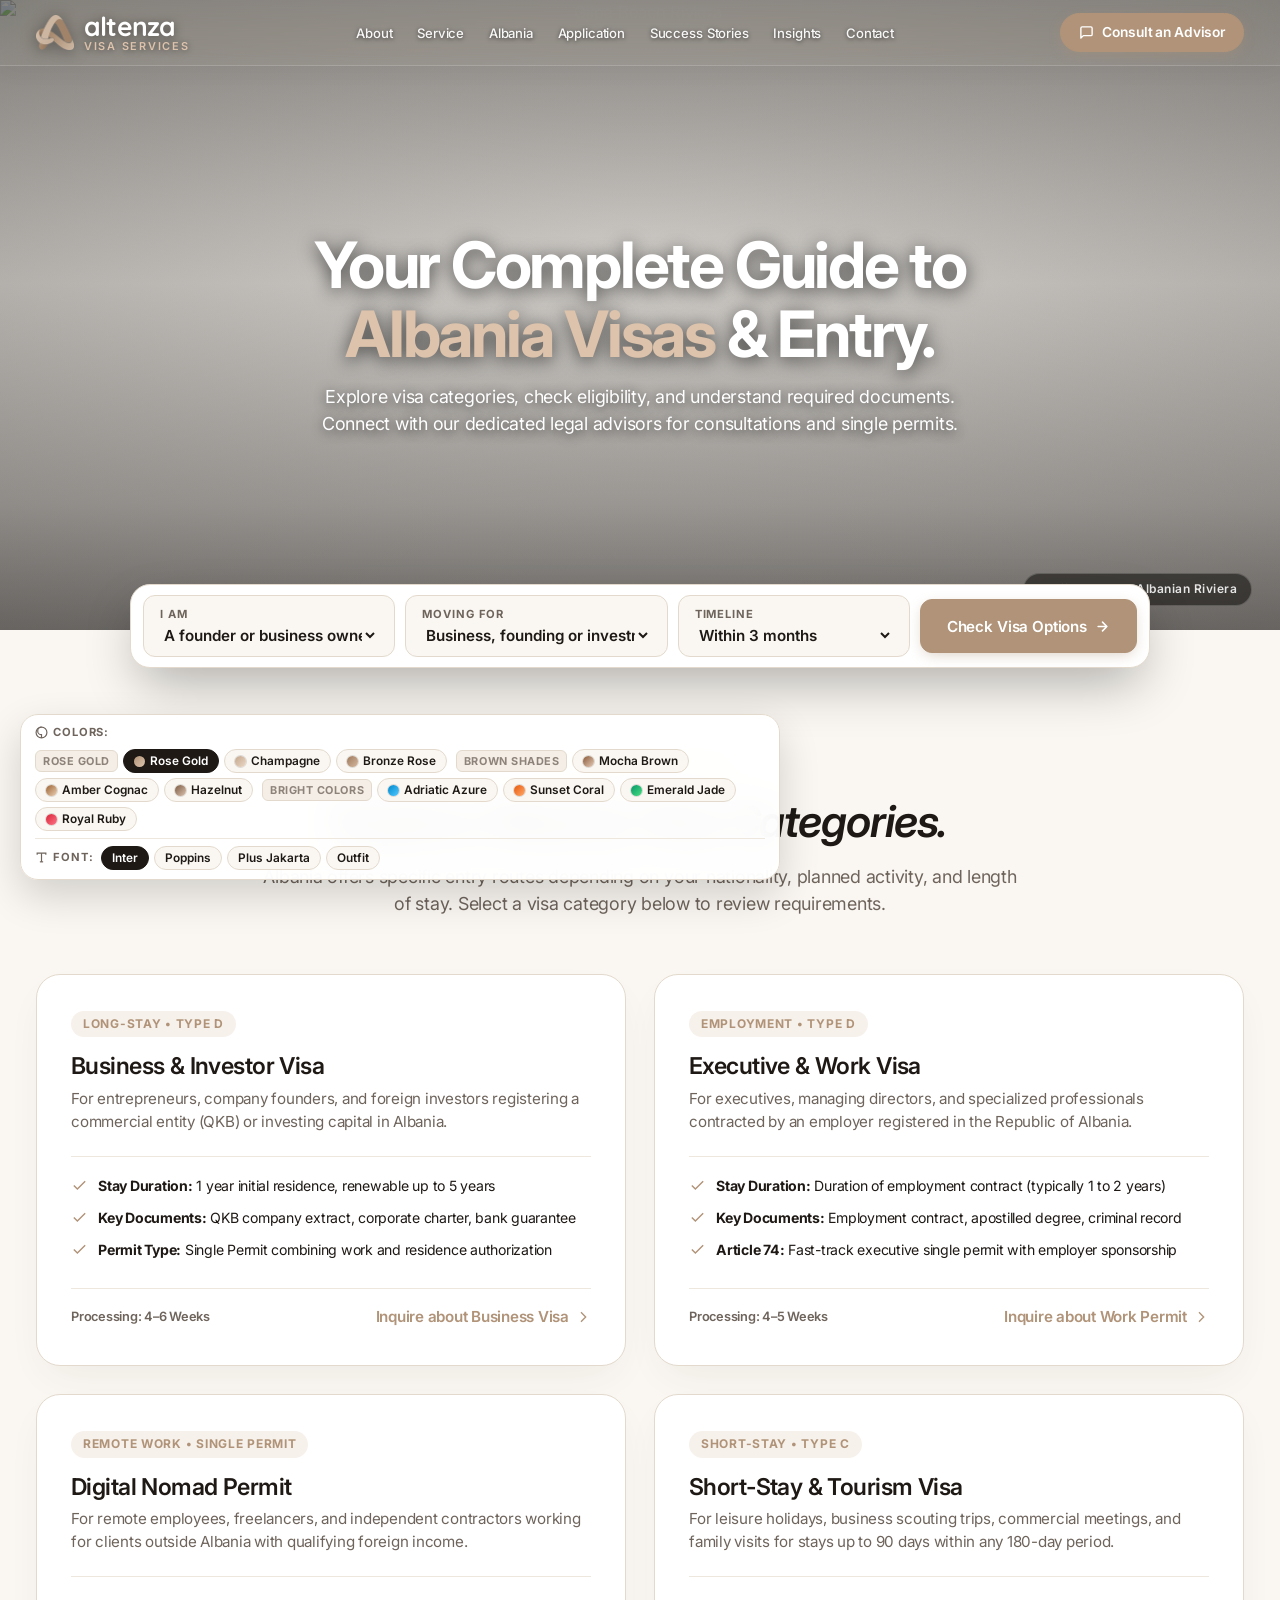
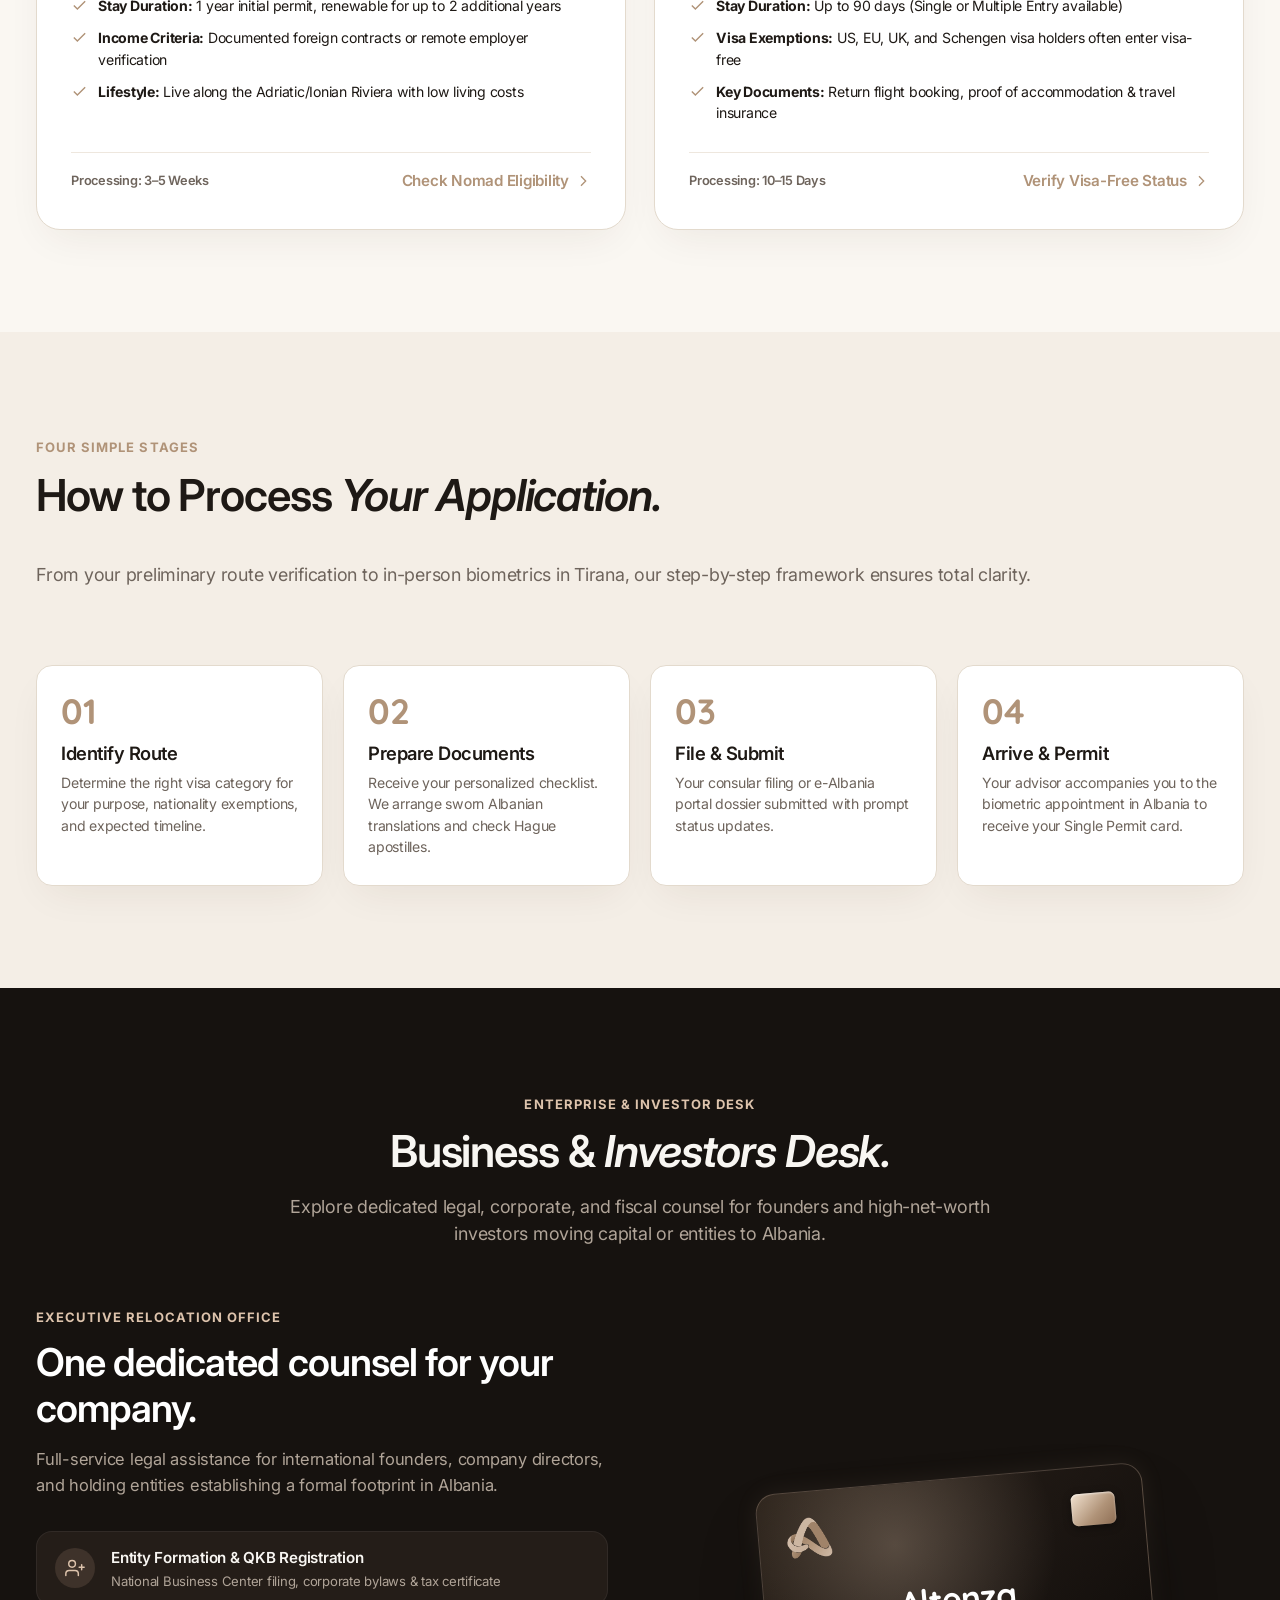
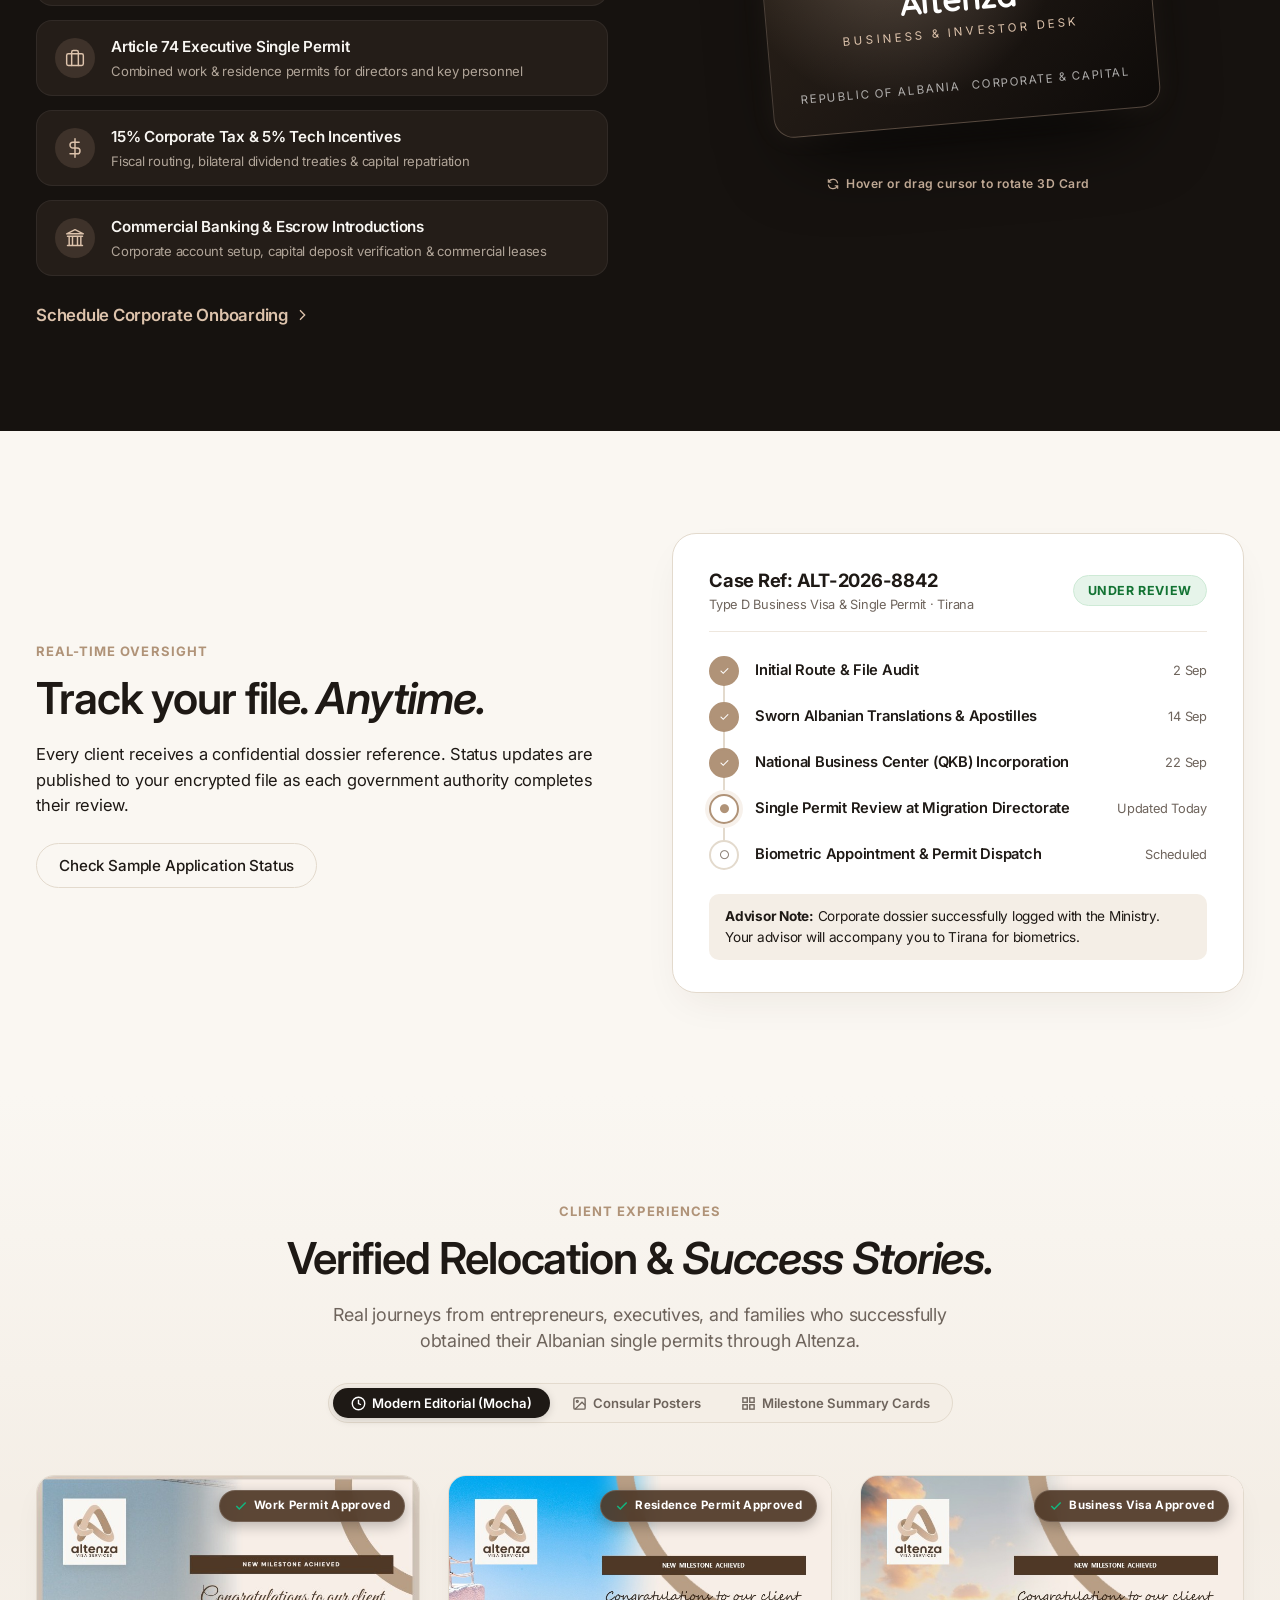
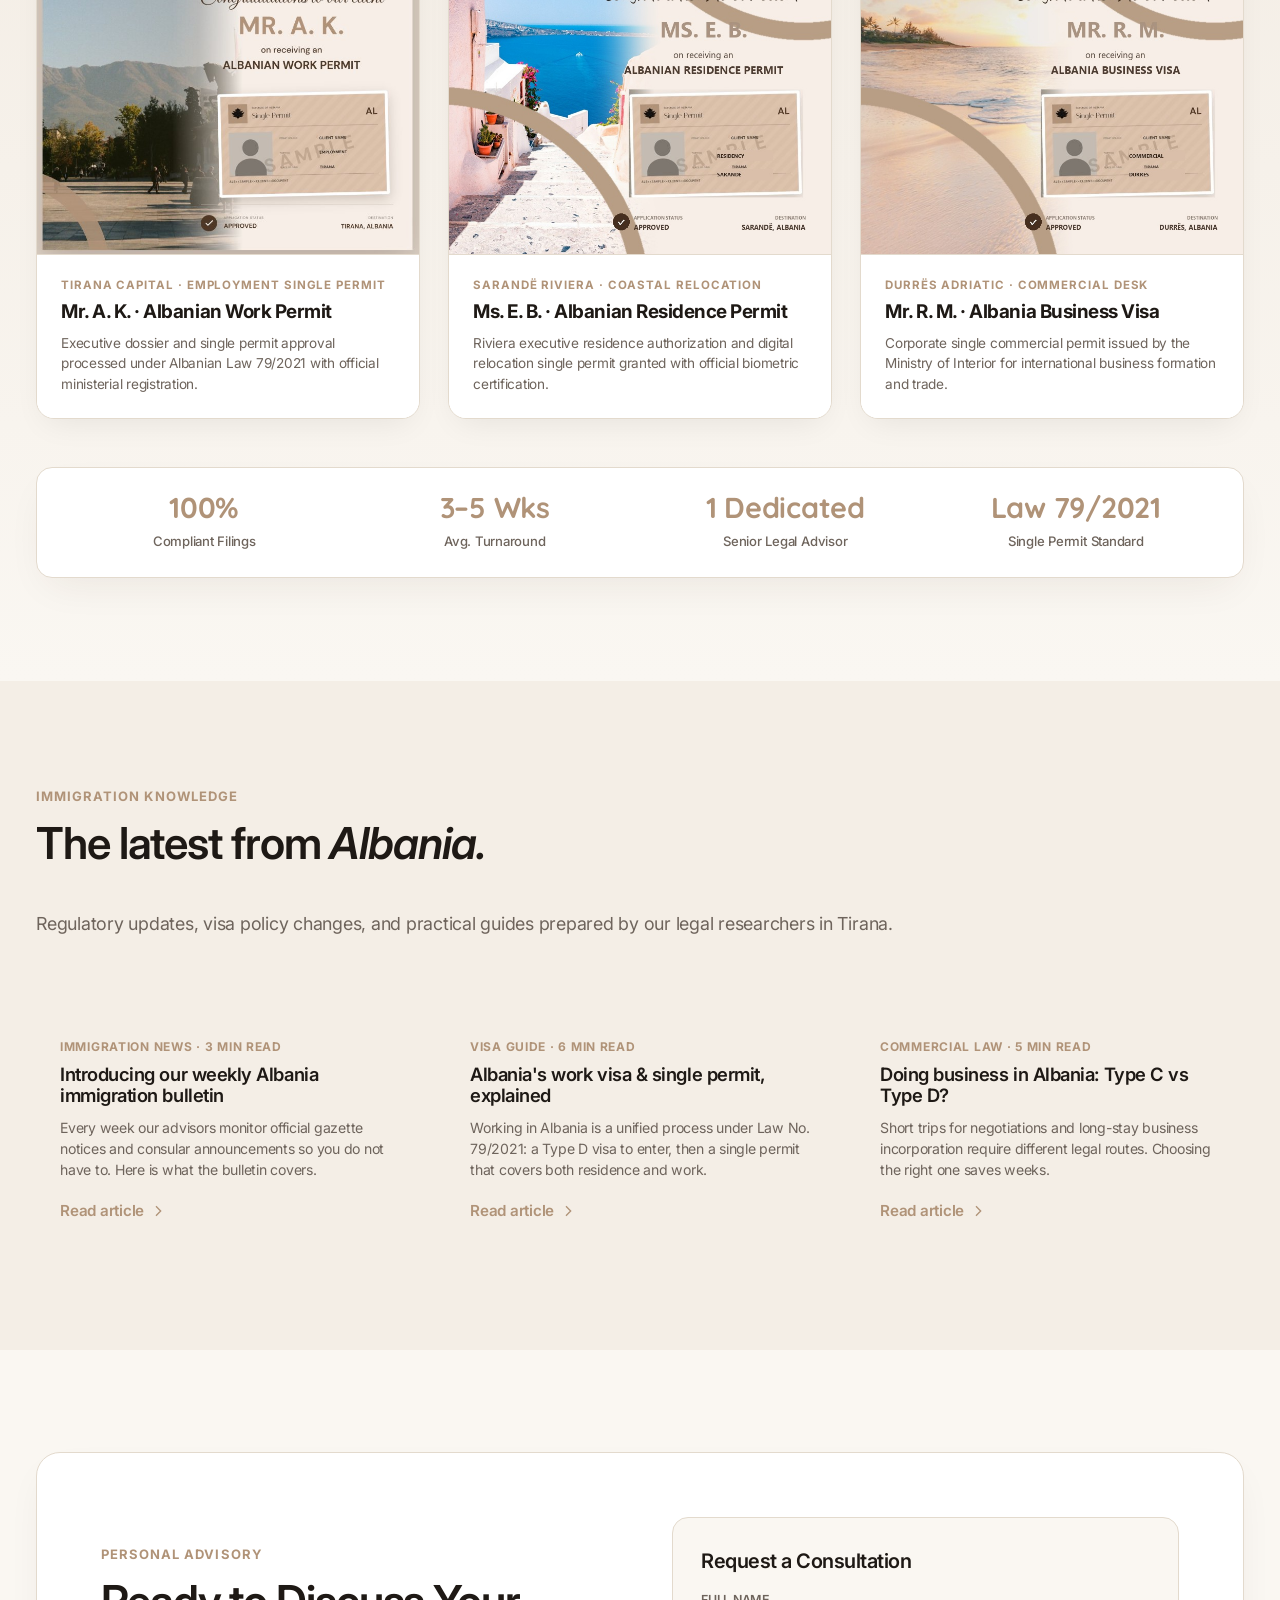
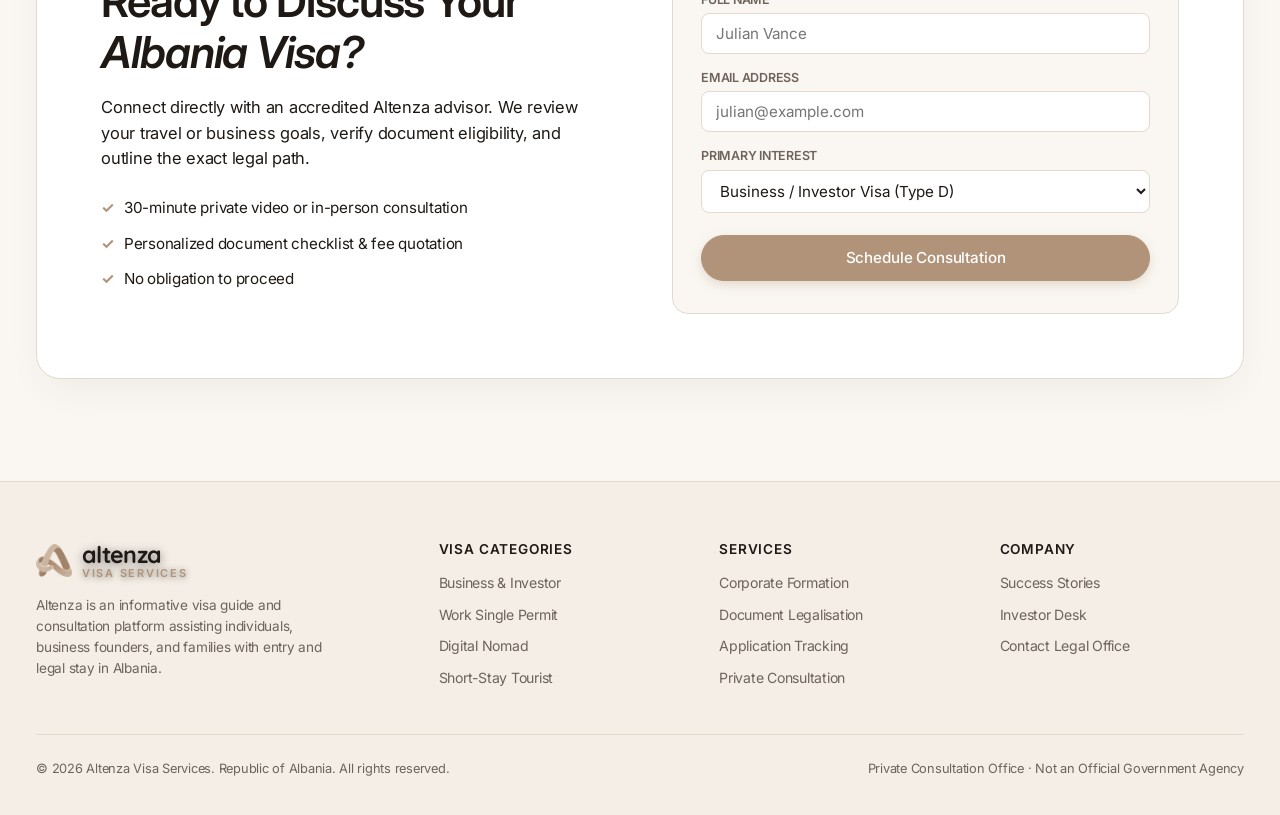
==== altenza_improved.html @ 74aba779 "Production release: Altenza Visa Services website with glass navbar, 10 synchronized color themes, a" ====
<!DOCTYPE html>
<html lang="en-us" data-theme="theme-1" data-font="inter">
<head>
  <meta charset="utf-8">
  <title>Altenza Visa Services | Albania Visa Guidance, Categories &amp; Business Advisory</title>
  <meta name="viewport" content="width=device-width, initial-scale=1.0">
  <link rel="icon" href="./brand-mark-theme-1.png" type="image/png">
  
  <!-- Modern Font Options: Inter, Poppins, Plus Jakarta Sans & Quicksand -->
  <link rel="preconnect" href="https://fonts.googleapis.com">
  <link rel="preconnect" href="https://fonts.gstatic.com" crossorigin="anonymous">
  <link rel="stylesheet" href="https://fonts.googleapis.com/css2?family=Dancing+Script:wght@600;700&family=Inter:wght@300;400;500;600;700&family=Poppins:wght@300;400;500;600;700&family=Plus+Jakarta+Sans:wght@300;400;500;600;700&family=Outfit:wght@300;400;500;600;700&family=Quicksand:wght@500;600;700&display=swap">
  
  <meta name="description" content="Informative portal for Albania visa categories, requirements, eligibility, business incorporation, and dedicated consultation.">

  <style>
    /* ------------------------------------------------------------
       COLOR PALETTES (Strictly Harmonized to the Altenza Logo Mark)
       Sampled directly from brand-mark.png: #B09378, #DDC3AC, #8E6E54
       ------------------------------------------------------------ */
    :root, [data-theme="theme-1"] {
      /* Theme 1 (Default): Rose Gold & Ivory Silk (Exact Logo Harmony) */
      --accent: #b09378;
      --accent-hover: #96755a;
      --accent-on-dark: #ddc3ac;
      --accent-light: #ddc3ac;
      --accent-soft: #f7f1eb;
      --bg: #faf7f2;
      --parchment: #f4eee6;
      --pearl: #ffffff;
      --card-bg: #ffffff;
      --ink: #1e1915;
      --text: #1e1915;
      --muted: #6e645c;
      --faint: #8e837a;
      --line: #e3dacd;
      --hairline: #eee7de;
      --tile-dark: #16120f;
      --tile-dark-2: #241d18;
      --on-dark: #f8f6f2;
      --on-dark-muted: #b0a498;
      --gold: #b09378;
      --gold-light: #ecdccf;
      --gold-deep: #8e6e54;
      --brand-ink: #3b2c20;
      --card-shadow: 0 16px 40px -12px rgba(60, 42, 28, 0.08);
      --card-shadow-hover: 0 24px 50px -10px rgba(60, 42, 28, 0.16);
    }

    [data-theme="theme-2"] {
      /* Theme 2: Champagne Sand & Soft Cashmere (Lighter, Luminous Shade) */
      --accent: #c4a68c;
      --accent-hover: #a6856b;
      --accent-on-dark: #ebd9c8;
      --accent-light: #ebd9c8;
      --accent-soft: #faf4ed;
      --bg: #fdfbfa;
      --parchment: #f7f1e8;
      --pearl: #ffffff;
      --card-bg: #ffffff;
      --ink: #221c18;
      --text: #221c18;
      --muted: #756a60;
      --faint: #92867c;
      --line: #e6ded3;
      --hairline: #f0e9e1;
      --tile-dark: #1a1512;
      --tile-dark-2: #28211b;
      --on-dark: #fdfaf7;
      --on-dark-muted: #b5a99c;
      --gold: #c4a68c;
      --gold-light: #f3e6d8;
      --gold-deep: #967459;
      --brand-ink: #423225;
      --card-shadow: 0 16px 40px -12px rgba(70, 52, 38, 0.07);
      --card-shadow-hover: 0 24px 50px -10px rgba(70, 52, 38, 0.14);
    }

    [data-theme="theme-3"] {
      /* Theme 3: Deep Bronze Rose & Alabaster (Richer Executive Tone) */
      --accent: #9e795c;
      --accent-hover: #825e43;
      --accent-on-dark: #d5b89f;
      --accent-light: #d5b89f;
      --accent-soft: #f5ebe1;
      --bg: #fbf8f4;
      --parchment: #f2e9de;
      --pearl: #ffffff;
      --card-bg: #ffffff;
      --ink: #191411;
      --text: #191411;
      --muted: #645a52;
      --faint: #83776d;
      --line: #ded3c5;
      --hairline: #e9e0d4;
      --tile-dark: #120e0b;
      --tile-dark-2: #1f1813;
      --on-dark: #f7f4ef;
      --on-dark-muted: #a89c90;
      --gold: #9e795c;
      --gold-light: #e6d3c1;
      --gold-deep: #775237;
      --brand-ink: #332317;
      --card-shadow: 0 16px 40px -12px rgba(45, 30, 20, 0.09);
      --card-shadow-hover: 0 24px 50px -10px rgba(45, 30, 20, 0.18);
    }

    /* ------------------------------------------------------------
       RICH BROWN SHADES (Natural warm extension of Altenza brand identity)
       ------------------------------------------------------------ */
    [data-theme="theme-4"] {
      /* Theme 4: Warm Mocha Brown & Cream Silk (Rich Espresso / Mocha) */
      --accent: #8a5a36;
      --accent-hover: #704423;
      --accent-on-dark: #e5cbba;
      --accent-light: #e5cbba;
      --accent-soft: #f8f2ec;
      --bg: #fcf9f5;
      --parchment: #f5ede4;
      --pearl: #ffffff;
      --card-bg: #ffffff;
      --ink: #1e140d;
      --text: #1e140d;
      --muted: #6e5e52;
      --faint: #8f7d70;
      --line: #e2d4c6;
      --hairline: #eee3d8;
      --tile-dark: #150e09;
      --tile-dark-2: #241912;
      --on-dark: #fbf7f2;
      --on-dark-muted: #b5a496;
      --gold: #8a5a36;
      --gold-light: #edd8ca;
      --gold-deep: #663d1e;
      --brand-ink: #3b2516;
      --card-shadow: 0 16px 40px -12px rgba(60, 35, 18, 0.09);
      --card-shadow-hover: 0 24px 50px -10px rgba(60, 35, 18, 0.18);
    }

    [data-theme="theme-5"] {
      /* Theme 5: Amber Cognac & Tuscan Linen (Warm Golden-Amber Brown) */
      --accent: #9c6332;
      --accent-hover: #7e4b20;
      --accent-on-dark: #ebd0b5;
      --accent-light: #ebd0b5;
      --accent-soft: #faf3eb;
      --bg: #fdfaf6;
      --parchment: #f7efe4;
      --pearl: #ffffff;
      --card-bg: #ffffff;
      --ink: #1f140a;
      --text: #1f140a;
      --muted: #725f4f;
      --faint: #927e6d;
      --line: #e5d6c5;
      --hairline: #f0e4d5;
      --tile-dark: #170e06;
      --tile-dark-2: #271a0e;
      --on-dark: #fcf8f3;
      --on-dark-muted: #b9a896;
      --gold: #9c6332;
      --gold-light: #f2dec9;
      --gold-deep: #74431a;
      --brand-ink: #3f2510;
      --card-shadow: 0 16px 40px -12px rgba(70, 40, 15, 0.09);
      --card-shadow-hover: 0 24px 50px -10px rgba(70, 40, 15, 0.18);
    }

    [data-theme="theme-6"] {
      /* Theme 6: Hazelnut & Alabaster (Balanced Earthy Warm Brown) */
      --accent: #7d5b42;
      --accent-hover: #63452f;
      --accent-on-dark: #dac2b0;
      --accent-light: #dac2b0;
      --accent-soft: #f6f0ea;
      --bg: #fbf8f5;
      --parchment: #f4ece4;
      --pearl: #ffffff;
      --card-bg: #ffffff;
      --ink: #1c1511;
      --text: #1c1511;
      --muted: #6b5d53;
      --faint: #8b7d73;
      --line: #e0d4c8;
      --hairline: #ece2d7;
      --tile-dark: #140f0c;
      --tile-dark-2: #221b16;
      --on-dark: #faf6f2;
      --on-dark-muted: #b2a397;
      --gold: #7d5b42;
      --gold-light: #e8d7c9;
      --gold-deep: #5b3e2a;
      --brand-ink: #362419;
      --card-shadow: 0 16px 40px -12px rgba(50, 35, 25, 0.08);
      --card-shadow-hover: 0 24px 50px -10px rgba(50, 35, 25, 0.16);
    }

    /* ------------------------------------------------------------
       BRIGHT & VIBRANT MODERN PALETTES (Vivid Mediterranean & European Energy)
       ------------------------------------------------------------ */
    [data-theme="theme-7"] {
      /* Theme 7: Adriatic Azure & Luminous Silk (Bright Coastal Mediterranean Blue) */
      --accent: #0088cc;
      --accent-hover: #006ea6;
      --accent-on-dark: #66ccff;
      --accent-light: #52c8ff;
      --accent-soft: #edf8ff;
      --bg: #f8fbfe;
      --parchment: #edf5fb;
      --pearl: #ffffff;
      --card-bg: #ffffff;
      --ink: #0d1e28;
      --text: #0d1e28;
      --muted: #4e6372;
      --faint: #788e9e;
      --line: #d0e4f2;
      --hairline: #e3eff7;
      --tile-dark: #08141b;
      --tile-dark-2: #12222d;
      --on-dark: #f0f7fc;
      --on-dark-muted: #95adbf;
      --gold: #0088cc;
      --gold-light: #bce3fb;
      --gold-deep: #005a87;
      --brand-ink: #072f48;
      --card-shadow: 0 16px 40px -12px rgba(0, 136, 204, 0.12);
      --card-shadow-hover: 0 24px 50px -10px rgba(0, 136, 204, 0.22);
    }

    [data-theme="theme-8"] {
      /* Theme 8: Sunset Tangerine & Warm Alabaster (Bright Riviera Coral Orange) */
      --accent: #e8590c;
      --accent-hover: #c94a05;
      --accent-on-dark: #ff9e66;
      --accent-light: #ffa96b;
      --accent-soft: #fff5ee;
      --bg: #fdfaf8;
      --parchment: #fbf1ea;
      --pearl: #ffffff;
      --card-bg: #ffffff;
      --ink: #26150c;
      --text: #26150c;
      --muted: #73594b;
      --faint: #9c8273;
      --line: #eedcd0;
      --hairline: #f7ede5;
      --tile-dark: #190d07;
      --tile-dark-2: #2b170c;
      --on-dark: #fcf7f3;
      --on-dark-muted: #baa598;
      --gold: #e8590c;
      --gold-light: #fed8bf;
      --gold-deep: #9e3902;
      --brand-ink: #4f1e03;
      --card-shadow: 0 16px 40px -12px rgba(232, 89, 12, 0.12);
      --card-shadow-hover: 0 24px 50px -10px rgba(232, 89, 12, 0.22);
    }

    [data-theme="theme-9"] {
      /* Theme 9: Emerald Jade & Fresh Pearl (Bright Vibrant Prosperity Green) */
      --accent: #059669;
      --accent-hover: #047857;
      --accent-on-dark: #34d399;
      --accent-light: #4ade80;
      --accent-soft: #ecfdf5;
      --bg: #f7fbf9;
      --parchment: #eef7f1;
      --pearl: #ffffff;
      --card-bg: #ffffff;
      --ink: #0d1e16;
      --text: #0d1e16;
      --muted: #4c6659;
      --faint: #739182;
      --line: #d0e8dc;
      --hairline: #e2f3eb;
      --tile-dark: #08150f;
      --tile-dark-2: #12241b;
      --on-dark: #f0f9f4;
      --on-dark-muted: #95b8a4;
      --gold: #059669;
      --gold-light: #b8eed2;
      --gold-deep: #035e41;
      --brand-ink: #043826;
      --card-shadow: 0 16px 40px -12px rgba(5, 150, 105, 0.12);
      --card-shadow-hover: 0 24px 50px -10px rgba(5, 150, 105, 0.22);
    }

    [data-theme="theme-10"] {
      /* Theme 10: Royal Ruby & Alabaster Silk (Vivid National Crimson Red) */
      --accent: #d92338;
      --accent-hover: #b51528;
      --accent-on-dark: #ff7588;
      --accent-light: #ff7588;
      --accent-soft: #fff1f3;
      --bg: #fdf8f9;
      --parchment: #faecf0;
      --pearl: #ffffff;
      --card-bg: #ffffff;
      --ink: #240e12;
      --text: #240e12;
      --muted: #734e54;
      --faint: #9c777e;
      --line: #eed2d7;
      --hairline: #f7e5e8;
      --tile-dark: #19080b;
      --tile-dark-2: #2b1015;
      --on-dark: #fcf3f5;
      --on-dark-muted: #baa0a4;
      --gold: #d92338;
      --gold-light: #fed0d6;
      --gold-deep: #8f1221;
      --brand-ink: #4f0810;
      --card-shadow: 0 16px 40px -12px rgba(217, 35, 56, 0.12);
      --card-shadow-hover: 0 24px 50px -10px rgba(217, 35, 56, 0.22);
    }

    /* ------------------------------------------------------------
       DYNAMIC FONT SELECTION RULES (Inter, Poppins, Plus Jakarta Sans)
       ------------------------------------------------------------ */
    :root, [data-font="inter"] {
      --font: 'Inter', -apple-system, BlinkMacSystemFont, "SF Pro Display", sans-serif;
    }
    [data-font="poppins"] {
      --font: 'Poppins', -apple-system, BlinkMacSystemFont, sans-serif;
    }
    [data-font="jakarta"] {
      --font: 'Plus Jakarta Sans', -apple-system, BlinkMacSystemFont, sans-serif;
    }
    [data-font="outfit"] {
      --font: 'Outfit', -apple-system, BlinkMacSystemFont, sans-serif;
    }

    /* Core System Variables */
    :root {
      --link: var(--accent);
      --font-wordmark: "Quicksand", var(--font);
      --container: 1220px;
      --container-wide: 1400px;
      --gutter: clamp(20px, 3.5vw, 36px);
      --section-pad: clamp(72px, 8vw, 110px);
      --nav-h: 76px;
      --r-sm: 10px;
      --r: 16px;
      --r-lg: 24px;
      --ease: cubic-bezier(.25, .1, .25, 1);
      --ease-out: cubic-bezier(.16, 1, .3, 1);
      transition: background-color 0.35s ease, color 0.35s ease;
    }

    *, *:before, *:after { box-sizing: border-box; }
    html { -webkit-text-size-adjust: 100%; scroll-behavior: smooth; }
    body {
      margin: 0;
      background: var(--bg);
      color: var(--text);
      font-family: var(--font);
      font-size: 16.5px;
      line-height: 1.55;
      letter-spacing: -0.015em;
      -webkit-font-smoothing: antialiased;
      overflow-x: hidden;
    }

    img { display: block; max-width: 100%; height: auto; }
    a { color: inherit; text-decoration: none; transition: color 0.2s ease; }
    p { margin: 0 0 1.1em; }
    
    h1, h2, h3, h4 {
      font-family: var(--font);
      font-weight: 600;
      color: var(--ink);
      margin: 0 0 0.4em;
      letter-spacing: -0.025em;
      line-height: 1.16;
    }
    h1 { font-size: clamp(2.4rem, 5.2vw, 3.8rem); font-weight: 700; }
    h2 { font-size: clamp(1.9rem, 3.8vw, 2.75rem); font-weight: 600; }
    h3 { font-size: clamp(1.2rem, 1.8vw, 1.5rem); font-weight: 600; }
    h4 { font-size: 1.05rem; font-weight: 600; }
    em.accent { font-style: normal; color: var(--accent); }

    .container {
      width: 100%;
      max-width: calc(var(--container) + var(--gutter) * 2);
      margin: 0 auto;
      padding: 0 var(--gutter);
    }
    .container-wide {
      max-width: calc(var(--container-wide) + var(--gutter) * 2);
    }

    .section {
      padding: var(--section-pad) 0;
      position: relative;
    }
    .section-alt {
      background: var(--parchment);
    }
    .section-dark {
      background: var(--tile-dark);
      color: var(--on-dark);
    }
    .section-dark h1, .section-dark h2, .section-dark h3 {
      color: var(--on-dark);
    }
    .section-dark p, .section-dark .lead-soft {
      color: var(--on-dark-muted);
    }

    .section-head {
      max-width: 760px;
      margin-bottom: clamp(36px, 4.5vw, 56px);
    }
    .section-head.center {
      margin-left: auto;
      margin-right: auto;
      text-align: center;
    }
    .section-head.split-head {
      max-width: none;
      display: flex;
      align-items: flex-end;
      justify-content: space-between;
      gap: 24px;
      flex-wrap: wrap;
    }
    .section-head p {
      font-size: clamp(1.05rem, 1.4vw, 1.25rem);
      color: var(--muted);
      line-height: 1.5;
    }

    .eyebrow {
      display: inline-flex;
      align-items: center;
      gap: 8px;
      font-size: 0.8125rem;
      font-weight: 700;
      letter-spacing: 0.08em;
      text-transform: uppercase;
      color: var(--accent);
      margin-bottom: 12px;
    }
    .section-dark .eyebrow {
      color: var(--accent-on-dark);
    }

    /* Buttons */
    .btn {
      display: inline-flex;
      align-items: center;
      justify-content: center;
      gap: 8px;
      min-height: 44px;
      padding: 10px 22px;
      font-family: var(--font);
      font-size: 0.95rem;
      font-weight: 500;
      letter-spacing: -0.01em;
      border-radius: 999px;
      cursor: pointer;
      transition: all 0.22s var(--ease);
      border: 1px solid transparent;
      white-space: nowrap;
    }
    .btn-gold {
      background: var(--accent);
      color: #ffffff;
      border-color: var(--accent);
      box-shadow: 0 4px 14px -3px rgba(176, 147, 120, 0.45);
    }
    .btn-gold:hover {
      background: var(--accent-hover);
      border-color: var(--accent-hover);
      transform: translateY(-1px);
      box-shadow: 0 6px 18px -3px rgba(176, 147, 120, 0.6);
      color: #ffffff;
    }
    .btn-outline {
      background: transparent;
      color: var(--ink);
      border-color: var(--line);
    }
    .btn-outline:hover {
      border-color: var(--accent);
      color: var(--accent);
      background: var(--accent-soft);
    }
    .link-arrow {
      display: inline-flex;
      align-items: center;
      gap: 6px;
      font-weight: 600;
      color: var(--accent);
      font-size: 0.95rem;
      transition: gap 0.2s ease, color 0.2s ease;
    }
    .link-arrow:hover {
      gap: 10px;
      color: var(--accent-hover);
    }
    .link-arrow svg {
      width: 16px;
      height: 16px;
      transition: transform 0.2s ease;
    }
    .link-arrow:hover svg {
      transform: translateX(3px);
    }

    /* ------------------------------------------------------------
       TOP NAVIGATION BAR: COMPREHENSIVE VISA NAVIGATION
       All Visa Navigation items placed prominently in the top bar
       PURE OPTICAL GLASS EFFECT: No black or dark tint; takes the
       exact natural colors appearing on the screen underneath!
       ------------------------------------------------------------ */
    .site-header {
      position: fixed;
      top: 0;
      left: 0;
      right: 0;
      z-index: 1000;
      background: rgba(255, 255, 255, 0.03);
      backdrop-filter: blur(20px) saturate(180%);
      -webkit-backdrop-filter: blur(20px) saturate(180%);
      border-bottom: 1px solid rgba(255, 255, 255, 0.16);
      box-shadow: 0 4px 24px rgba(0, 0, 0, 0.04);
      padding: 12px 0;
      transition: background 0.3s ease, border-color 0.3s ease, color 0.3s ease, box-shadow 0.3s ease;
    }

    /* Dynamic Contrast Adaptation for Pure Glass Navbar:
       When over light sections, text & logo switch to dark ink while the glass
       still flawlessly reflects whatever colors are on the screen! */
    .site-header.is-on-light {
      background: rgba(255, 255, 255, 0.35);
      border-bottom: 1px solid rgba(0, 0, 0, 0.08);
      box-shadow: 0 4px 20px rgba(0, 0, 0, 0.04);
    }
    .site-header.is-on-light .brand-word {
      color: var(--ink);
      text-shadow: none;
    }
    .site-header.is-on-light .brand-sub {
      color: var(--accent);
      text-shadow: none;
    }
    .site-header.is-on-light .brand-mark {
      filter: none;
    }
    .site-header.is-on-light .nav-menu-desktop a {
      color: var(--ink);
      text-shadow: none;
    }
    .site-header.is-on-light .nav-menu-desktop a:hover {
      color: var(--accent);
    }
    .site-header.is-on-light .subnav-inner a {
      color: var(--ink);
      background: rgba(0, 0, 0, 0.05);
      border-color: rgba(0, 0, 0, 0.12);
    }
    .site-header.is-on-light .subnav-inner a:hover {
      background: var(--accent);
      color: #ffffff;
      border-color: var(--accent);
    }
    .site-header.is-on-light .header-subnav-bar {
      border-top-color: rgba(0, 0, 0, 0.08);
    }
    .header-inner {
      display: flex;
      align-items: center;
      justify-content: space-between;
      gap: 16px;
    }
    .brand {
      display: inline-flex;
      align-items: center;
      gap: 10px;
      color: #ffffff;
      flex-shrink: 0;
    }
    .brand-mark {
      width: 38px;
      height: auto;
      filter: drop-shadow(0 2px 8px rgba(0,0,0,0.4));
    }
    .brand-text {
      display: flex;
      flex-direction: column;
      line-height: 1.1;
    }
    .brand-word {
      font-family: var(--font-wordmark);
      font-size: 1.65rem;
      font-weight: 700;
      letter-spacing: -0.03em;
      color: #ffffff;
      text-shadow: 0 2px 10px rgba(0,0,0,0.5);
    }
    .brand-sub {
      font-size: 0.68rem;
      font-weight: 600;
      letter-spacing: 0.16em;
      text-transform: uppercase;
      color: var(--accent-light);
      text-shadow: 0 1px 6px rgba(0,0,0,0.5);
    }

    /* Primary Navigation Links Container */
    .nav-container-top {
      display: flex;
      align-items: center;
      flex: 1;
      justify-content: center;
      margin: 0 8px;
    }
    .nav-menu-desktop {
      display: flex;
      align-items: center;
      gap: clamp(10px, 1.3vw, 22px);
      list-style: none;
      margin: 0;
      padding: 0;
      flex-wrap: nowrap;
    }
    .nav-menu-desktop a {
      font-size: clamp(0.82rem, 0.9vw, 0.9rem);
      font-weight: 500;
      color: rgba(255, 255, 255, 0.95);
      letter-spacing: -0.01em;
      padding: 6px 4px;
      position: relative;
      white-space: nowrap;
      text-shadow: 0 1px 4px rgba(0,0,0,0.6);
      transition: color 0.2s ease;
    }
    .nav-menu-desktop a:hover {
      color: var(--accent-light);
    }
    .nav-menu-desktop a::after {
      content: '';
      position: absolute;
      bottom: 0;
      left: 0;
      right: 0;
      height: 2px;
      background: var(--accent-light);
      transform: scaleX(0);
      transform-origin: right;
      transition: transform 0.25s ease;
    }
    .nav-menu-desktop a:hover::after {
      transform: scaleX(1);
      transform-origin: left;
    }

    .header-actions {
      display: flex;
      align-items: center;
      gap: 12px;
      flex-shrink: 0;
    }
    .header-cta {
      min-height: 38px;
      padding: 8px 18px;
      font-size: 0.86rem;
      font-weight: 600;
    }

    /* Subnav bar for tablet & mobile viewports:
       Permanently displays ALL Visa Navigation links right below the logo/CTA bar! */
    .header-subnav-bar {
      display: none;
      width: 100%;
      padding-top: 10px;
      border-top: 1px solid rgba(255, 255, 255, 0.12);
      margin-top: 10px;
    }
    .subnav-inner {
      display: flex;
      align-items: center;
      gap: 8px;
      overflow-x: auto;
      white-space: nowrap;
      scrollbar-width: none;
      -webkit-overflow-scrolling: touch;
      padding-bottom: 2px;
    }
    .subnav-inner::-webkit-scrollbar {
      display: none;
    }
    .subnav-inner a {
      font-size: 0.78rem;
      font-weight: 600;
      color: rgba(255, 255, 255, 0.92);
      padding: 5px 12px;
      border-radius: 999px;
      background: rgba(255, 255, 255, 0.12);
      border: 1px solid rgba(255, 255, 255, 0.22);
      transition: all 0.2s ease;
    }
    .subnav-inner a:hover {
      background: var(--accent);
      color: #ffffff;
      border-color: var(--accent);
    }

    @media (max-width: 1024px) {
      .nav-container-top {
        display: none;
      }
      .header-subnav-bar {
        display: block;
      }
      .site-header {
        backdrop-filter: blur(16px);
      }
    }

    /* Mobile Drawer */
    .nav-drawer {
      position: fixed;
      inset: 0;
      z-index: 1000;
      background: rgba(14, 11, 9, 0.8);
      backdrop-filter: blur(12px);
      display: flex;
      justify-content: flex-end;
      opacity: 0;
      pointer-events: none;
      transition: opacity 0.3s ease;
    }
    .nav-drawer.is-open {
      opacity: 1;
      pointer-events: auto;
    }
    .nav-drawer-panel {
      width: min(380px, 85vw);
      height: 100%;
      background: var(--bg);
      color: var(--text);
      padding: 32px 28px;
      display: flex;
      flex-direction: column;
      box-shadow: -10px 0 40px rgba(0,0,0,0.3);
      transform: translateX(100%);
      transition: transform 0.35s var(--ease-out);
    }
    .nav-drawer.is-open .nav-drawer-panel {
      transform: translateX(0);
    }
    .nav-drawer-head {
      display: flex;
      align-items: center;
      justify-content: space-between;
      margin-bottom: 28px;
    }
    .nav-drawer-close {
      width: 36px;
      height: 36px;
      border-radius: 50%;
      background: var(--parchment);
      border: 1px solid var(--line);
      color: var(--ink);
      cursor: pointer;
      display: grid;
      place-items: center;
    }
    .nav-drawer-links {
      display: flex;
      flex-direction: column;
      gap: 14px;
      list-style: none;
      padding: 0;
      margin: 0;
    }
    .nav-drawer-links a {
      font-size: 1.15rem;
      font-weight: 600;
      color: var(--ink);
      padding: 8px 0;
      border-bottom: 1px solid var(--hairline);
    }

    /* ------------------------------------------------------------
       HERO: ROTATING HIGH-RES SCENIC IMAGES + BALANCED SUBTLE DARK OVERLAY
       ------------------------------------------------------------ */
    .hero-luminous {
      position: relative;
      min-height: clamp(520px, 70vh, 660px);
      display: flex;
      flex-direction: column;
      justify-content: center;
      align-items: center;
      padding: calc(var(--nav-h) + 36px) var(--gutter) 74px;
      overflow: hidden;
      color: #ffffff;
      text-align: center;
      isolation: isolate;
    }

    /* Auto-Rotating Background Slideshow */
    .hero-slideshow {
      position: absolute;
      inset: 0;
      z-index: -3;
    }
    .hero-slide {
      position: absolute;
      inset: 0;
      opacity: 0;
      transition: opacity 1.4s ease-in-out, transform 6s ease-out;
      transform: scale(1.05);
    }
    .hero-slide.is-active {
      opacity: 1;
      transform: scale(1);
    }
    .hero-slide img {
      width: 100%;
      height: 100%;
      object-fit: cover;
      object-position: center 38%;
      filter: saturate(1.18) brightness(1.02);
    }

    /* Refined Subtle Dark Scrim / Overlay:
       Significantly reduced black opacity so the scenic photos are vivid & clear! */
    .hero-luminous::before {
      content: '';
      position: absolute;
      inset: 0;
      z-index: -2;
      background:
        radial-gradient(ellipse 90% 70% at 50% 40%, rgba(14, 11, 9, 0.10) 0%, rgba(14, 11, 9, 0.35) 100%),
        linear-gradient(180deg, 
          rgba(14, 11, 9, 0.32) 0%, 
          rgba(14, 11, 9, 0.08) 45%, 
          rgba(14, 11, 9, 0.22) 80%, 
          rgba(14, 11, 9, 0.42) 100%);
      pointer-events: none;
    }

    /* Slide Location Caption Pill */
    .slide-location-pill {
      position: absolute;
      bottom: 24px;
      right: 28px;
      z-index: 10;
      display: inline-flex;
      align-items: center;
      gap: 8px;
      padding: 6px 14px;
      border-radius: 999px;
      background: rgba(14, 11, 9, 0.55);
      backdrop-filter: blur(8px);
      border: 1px solid rgba(255, 255, 255, 0.2);
      font-size: 0.75rem;
      font-weight: 600;
      color: rgba(255, 255, 255, 0.88);
      letter-spacing: 0.04em;
    }
    .slide-location-pill i {
      width: 6px;
      height: 6px;
      border-radius: 50%;
      background: var(--accent-light);
      display: inline-block;
    }

    .hero-content {
      width: 100%;
      max-width: 980px;
      margin: 0 auto;
      position: relative;
      z-index: 2;
    }

    .hero-luminous h1 {
      color: #ffffff;
      font-size: clamp(2.5rem, 5.2vw, 4rem);
      font-weight: 700;
      line-height: 1.08;
      letter-spacing: -0.035em;
      margin: 0 auto 16px;
      max-width: 18ch;
      text-shadow: 0 3px 18px rgba(0,0,0,0.65);
    }
    .hero-luminous h1 em {
      font-style: normal;
      color: var(--accent-light);
    }

    .hero-luminous .lead-hero {
      font-size: clamp(1.05rem, 1.4vw, 1.25rem);
      line-height: 1.5;
      color: #ffffff;
      max-width: 700px;
      margin: 0 auto;
      text-shadow: 0 2px 12px rgba(0,0,0,0.7);
    }

    /* ------------------------------------------------------------
       OVERLAPPING VISA PATHWAY FINDER BAR (HORIZONTAL LAYOUT)
       All 4 options placed horizontally on the boundary seam:
       1. I am | 2. Moving for | 3. Timeline | 4. Check Visa Options
       ------------------------------------------------------------ */
    .hero-overlap-bar {
      position: relative;
      z-index: 40;
      margin-top: -46px; /* Exactly centered across the image & rose gold background boundary */
      margin-bottom: 24px;
      padding: 0 var(--gutter);
    }
    @media (max-width: 880px) {
      .hero-overlap-bar {
        margin-top: -55px;
        margin-bottom: 28px;
      }
    }
    .visa-finder-card {
      width: 100%;
      max-width: 1020px;
      margin: 0 auto;
      background: var(--card-bg);
      backdrop-filter: blur(16px);
      border: 1px solid var(--line);
      border-radius: 20px;
      padding: 10px 12px;
      box-shadow: 0 22px 54px -10px rgba(0, 0, 0, 0.32), 0 0 0 1px rgba(255, 255, 255, 0.7) inset;
      text-align: left;
    }
    .visa-finder-form {
      display: grid;
      grid-template-columns: 1.25fr 1.3fr 1.15fr auto;
      gap: 10px;
      align-items: center;
    }
    @media (max-width: 880px) {
      .visa-finder-form {
        grid-template-columns: 1fr;
      }
    }
    .finder-field {
      display: flex;
      flex-direction: column;
      padding: 10px 16px;
      background: var(--bg);
      border-radius: 12px;
      border: 1px solid var(--line);
      transition: border-color 0.2s ease, box-shadow 0.2s ease;
    }
    .finder-field:focus-within {
      border-color: var(--accent);
      box-shadow: 0 0 0 3px rgba(176, 147, 120, 0.2);
    }
    .finder-field label {
      font-size: 0.7rem;
      font-weight: 700;
      letter-spacing: 0.08em;
      text-transform: uppercase;
      color: var(--muted);
      margin-bottom: 2px;
    }
    .finder-field select {
      border: none;
      background: transparent;
      font-family: var(--font);
      font-size: 0.95rem;
      font-weight: 600;
      color: var(--ink);
      padding: 0;
      cursor: pointer;
      outline: none;
      width: 100%;
    }
    .finder-btn {
      height: 54px;
      padding: 0 26px;
      font-size: 0.95rem;
      font-weight: 600;
      border-radius: 12px;
      white-space: nowrap;
      display: inline-flex;
      align-items: center;
      justify-content: center;
      gap: 8px;
    }

    /* ------------------------------------------------------------
       VISA CATEGORIES GUIDE (Clean, Airy & Informative with White Space)
       ------------------------------------------------------------ */
    #service.section {
      padding-top: clamp(40px, 5.5vw, 68px);
    }
    .visa-types-grid {
      display: grid;
      grid-template-columns: repeat(2, minmax(0, 1fr));
      gap: 28px;
    }
    @media (max-width: 840px) {
      .visa-types-grid {
        grid-template-columns: 1fr;
      }
    }
    .visa-card {
      background: var(--card-bg);
      border: 1px solid var(--line);
      border-radius: var(--r-lg);
      padding: 36px 34px;
      display: flex;
      flex-direction: column;
      box-shadow: var(--card-shadow);
      transition: all 0.28s var(--ease);
      position: relative;
    }
    .visa-card:hover {
      transform: translateY(-4px);
      box-shadow: var(--card-shadow-hover);
      border-color: var(--accent);
    }
    .visa-card-badge {
      display: inline-flex;
      align-items: center;
      gap: 6px;
      padding: 4px 12px;
      border-radius: 999px;
      background: var(--accent-soft);
      color: var(--accent);
      font-size: 0.75rem;
      font-weight: 700;
      letter-spacing: 0.06em;
      text-transform: uppercase;
      margin-bottom: 16px;
      align-self: flex-start;
    }
    .visa-card h3 {
      font-size: 1.45rem;
      margin-bottom: 8px;
    }
    .visa-card-lead {
      color: var(--muted);
      font-size: 0.95rem;
      line-height: 1.5;
      margin-bottom: 22px;
    }
    .visa-card-checklist {
      list-style: none;
      padding: 0;
      margin: 0 0 28px;
      display: flex;
      flex-direction: column;
      gap: 10px;
      border-top: 1px solid var(--hairline);
      padding-top: 18px;
    }
    .visa-card-checklist li {
      display: flex;
      align-items: flex-start;
      gap: 10px;
      font-size: 0.88rem;
      color: var(--text);
    }
    .visa-card-checklist svg {
      width: 17px;
      height: 17px;
      color: var(--accent);
      flex-shrink: 0;
      margin-top: 2px;
    }
    .visa-card-footer {
      margin-top: auto;
      display: flex;
      align-items: center;
      justify-content: space-between;
      gap: 12px;
      padding-top: 16px;
      border-top: 1px solid var(--hairline);
    }
    .visa-meta-pill {
      font-size: 0.8rem;
      font-weight: 600;
      color: var(--muted);
    }

    /* ------------------------------------------------------------
       FRANCE-VISAS 4 STEPS SECTION (Spacious & Minimal)
       ------------------------------------------------------------ */
    .steps-row {
      display: grid;
      grid-template-columns: repeat(4, minmax(0, 1fr));
      gap: 20px;
    }
    @media (max-width: 960px) {
      .steps-row {
        grid-template-columns: repeat(2, minmax(0, 1fr));
      }
    }
    @media (max-width: 600px) {
      .steps-row {
        grid-template-columns: 1fr;
      }
    }
    .step-card {
      background: var(--card-bg);
      border: 1px solid var(--line);
      border-radius: var(--r);
      padding: 28px 24px;
      box-shadow: var(--card-shadow);
      display: flex;
      flex-direction: column;
      transition: all 0.24s ease;
    }
    .step-card:hover {
      border-color: var(--accent);
      transform: translateY(-2px);
    }
    .step-num {
      font-family: var(--font-wordmark);
      font-size: 2.2rem;
      font-weight: 700;
      color: var(--accent);
      line-height: 1;
      margin-bottom: 14px;
    }
    .step-card h3 {
      font-size: 1.15rem;
      margin-bottom: 8px;
    }
    .step-card p {
      font-size: 0.88rem;
      color: var(--muted);
      line-height: 1.5;
      margin: 0;
    }

    /* ------------------------------------------------------------
       BUSINESS & INVESTOR DESK (Luxury 3D Interactive Rotating Card)
       Restored original high-end card with dynamic 3D cursor rotation
       ------------------------------------------------------------ */
    .pc-stage {
      perspective: 1200px;
      display: grid;
      place-items: center;
      padding: clamp(16px, 3vw, 40px);
      cursor: grab;
    }
    .pc-stage:active {
      cursor: grabbing;
    }
    .pc-card {
      position: relative;
      width: min(420px, 100%);
      aspect-ratio: 1.586;
      border-radius: 20px;
      padding: 26px 28px;
      background: linear-gradient(135deg, #2b221a 0%, #1c1612 55%, #0e0b09 100%);
      color: #f5f5f7;
      border: 1px solid rgba(221, 195, 172, 0.28);
      box-shadow: 0 40px 80px -30px rgba(0, 0, 0, 0.88), 0 0 24px rgba(221, 195, 172, 0.08);
      transform: rotate(-5deg);
      transform-style: preserve-3d;
      overflow: hidden;
      display: flex;
      flex-direction: column;
      justify-content: space-between;
      transition: transform 0.16s ease-out, box-shadow 0.3s ease;
      user-select: none;
    }
    .pc-card:hover {
      box-shadow: 0 45px 95px -25px rgba(0, 0, 0, 0.95), 0 0 32px rgba(221, 195, 172, 0.2);
    }
    .pc-card:after {
      content: "";
      position: absolute;
      inset: 0;
      background: radial-gradient(circle at var(--pointer-x, 35%) var(--pointer-y, 25%), rgba(221, 195, 172, 0.28), transparent 52%);
      pointer-events: none;
    }
    .pc-top {
      display: flex;
      justify-content: space-between;
      align-items: flex-start;
      position: relative;
      z-index: 2;
    }
    .pc-mark {
      width: 44px;
      height: auto;
    }
    .pc-chip {
      width: 44px;
      height: 32px;
      border-radius: 6px;
      background: linear-gradient(135deg, #f2e2d0, #b09378 60%, #8e6e54);
      box-shadow: inset 0 1px 2px rgba(255,255,255,0.6), 0 2px 8px rgba(0,0,0,0.4);
    }
    .pc-name {
      font-family: var(--font-wordmark);
      font-size: 2.1rem;
      font-weight: 700;
      text-align: center;
      color: #ffffff;
      line-height: 1;
      letter-spacing: -0.02em;
      position: relative;
      z-index: 2;
    }
    .pc-sub {
      display: block;
      text-align: center;
      font-size: 0.72rem;
      letter-spacing: 0.28em;
      text-transform: uppercase;
      color: var(--accent-light);
      margin-top: 8px;
    }
    .pc-bottom {
      display: flex;
      justify-content: space-between;
      align-items: center;
      width: 100%;
      gap: 12px;
      font-size: 0.72rem;
      letter-spacing: 0.14em;
      text-transform: uppercase;
      color: rgba(255, 255, 255, 0.65);
      position: relative;
      z-index: 2;
    }

    .card-rotate-hint {
      display: inline-flex;
      align-items: center;
      gap: 6px;
      margin-top: 14px;
      font-size: 0.76rem;
      font-weight: 600;
      color: var(--accent-light);
      opacity: 0.85;
      letter-spacing: 0.04em;
    }

    .perk-list {
      list-style: none;
      margin: 32px 0 0;
      padding: 0;
      display: grid;
      gap: 14px;
    }
    .perk-list li {
      display: flex;
      gap: 16px;
      align-items: center;
      padding: 16px 20px;
      border-radius: var(--r);
      background: var(--tile-dark-2);
      border: 1px solid rgba(255, 255, 255, 0.06);
      color: var(--on-dark);
      transition: border-color 0.2s ease, transform 0.2s ease;
    }
    .perk-list li:hover {
      border-color: rgba(221, 195, 172, 0.3);
      transform: translateX(4px);
    }
    .perk-list li > span {
      width: 42px;
      height: 42px;
      border-radius: 50%;
      display: grid;
      place-items: center;
      background: rgba(176, 147, 120, 0.18);
      color: var(--accent-on-dark);
      flex-shrink: 0;
    }
    .perk-list li > div {
      font-size: 0.98rem;
      font-weight: 600;
    }
    .perk-list li small {
      display: block;
      font-size: 0.85rem;
      font-weight: 400;
      color: var(--on-dark-muted);
      margin-top: 2px;
    }
    .perk-list li {
      display: flex;
      gap: 16px;
      align-items: center;
      padding: 14px 18px;
      border-radius: var(--r);
      background: var(--tile-dark-2);
      border: 1px solid rgba(255, 255, 255, 0.06);
      color: var(--on-dark);
      transition: border-color 0.2s ease, transform 0.2s ease;
    }
    .perk-list li:hover {
      border-color: rgba(221, 195, 172, 0.3);
      transform: translateX(4px);
    }
    .perk-list li > span {
      width: 40px;
      height: 40px;
      border-radius: 50%;
      display: grid;
      place-items: center;
      background: rgba(176, 147, 120, 0.18);
      color: var(--accent-on-dark);
      flex-shrink: 0;
    }
    .perk-list li > div {
      font-size: 0.95rem;
      font-weight: 600;
    }
    .perk-list li small {
      display: block;
      font-size: 0.82rem;
      font-weight: 400;
      color: var(--on-dark-muted);
      margin-top: 2px;
    }

    /* ------------------------------------------------------------
       APPLICATION TRACKER SECTION (Clean Official Look, No Apple Dots)
       ------------------------------------------------------------ */
    .tracker-box {
      background: var(--card-bg);
      border: 1px solid var(--line);
      border-radius: var(--r-lg);
      padding: 32px 36px;
      box-shadow: var(--card-shadow);
    }
    .tracker-header {
      display: flex;
      justify-content: space-between;
      align-items: center;
      margin-bottom: 24px;
      padding-bottom: 16px;
      border-bottom: 1px solid var(--hairline);
    }
    .tracker-id {
      display: flex;
      flex-direction: column;
    }
    .tracker-id strong {
      font-size: 1.15rem;
      font-weight: 700;
      color: var(--ink);
    }
    .tracker-id small {
      font-size: 0.8rem;
      color: var(--muted);
    }
    .status-badge {
      padding: 5px 14px;
      border-radius: 999px;
      font-size: 0.78rem;
      font-weight: 700;
      letter-spacing: 0.05em;
      text-transform: uppercase;
      background: #e6f4ea;
      color: #137333;
      border: 1px solid #ceead6;
    }
    .timeline {
      list-style: none;
      padding: 0;
      margin: 0 0 24px;
      display: flex;
      flex-direction: column;
      gap: 16px;
      position: relative;
    }
    .timeline::before {
      content: '';
      position: absolute;
      top: 10px;
      bottom: 10px;
      left: 14px;
      width: 2px;
      background: var(--line);
      z-index: 0;
    }
    .timeline-item {
      display: flex;
      align-items: center;
      gap: 16px;
      position: relative;
      z-index: 1;
    }
    .timeline-dot {
      width: 30px;
      height: 30px;
      border-radius: 50%;
      background: var(--card-bg);
      border: 2px solid var(--line);
      display: grid;
      place-items: center;
      color: var(--faint);
      font-size: 0.75rem;
    }
    .timeline-item.done .timeline-dot {
      background: var(--accent);
      border-color: var(--accent);
      color: #ffffff;
    }
    .timeline-item.current .timeline-dot {
      background: #ffffff;
      border-color: var(--accent);
      color: var(--accent);
      box-shadow: 0 0 0 4px var(--accent-soft);
    }
    .timeline-info {
      flex: 1;
      display: flex;
      justify-content: space-between;
      align-items: center;
    }
    .timeline-title {
      font-weight: 600;
      font-size: 0.92rem;
      color: var(--ink);
    }
    .timeline-date {
      font-size: 0.8rem;
      color: var(--muted);
    }

    /* ------------------------------------------------------------
       SUCCESS STORIES: OFFICIAL RELOCATION ACHIEVEMENTS
       Authentic Client Grants, Scenic Albanian Regional Imagery,
       Seamless Service Highlights & Verified Turnaround Badges
       ------------------------------------------------------------ */
    .stories-section {
      position: relative;
      background: var(--parchment);
      padding: var(--section-pad) 0;
      overflow: hidden;
      isolation: isolate;
    }
    .stories-section::before {
      content: '';
      position: absolute;
      inset: 0;
      z-index: -1;
      background: linear-gradient(180deg, var(--bg) 0%, transparent 35%, var(--bg) 100%);
      pointer-events: none;
    }

    .stories-grid {
      display: grid;
      grid-template-columns: repeat(3, minmax(0, 1fr));
      gap: 22px;
      margin-top: 30px;
    }
    @media (max-width: 960px) {
      .stories-grid {
        grid-template-columns: 1fr;
      }
    }

    /* ------------------------------------------------------------
       PIONEER-STYLE MILESTONE ACHIEVEMENT CARDS (ALBANIAN BACKDROP)
       Based on the client's uploaded reference posters:
       - Milestone Header Ribbon
       - "Congratulations To Our Client" Script Calligraphy
       - Large Bold Client Name & Approval Title
       - Albanian City Scenic Landmark (Skanderbeg Monument, Sarandë Castle, Durrës)
       - Authentic Visa Sticker / Permit Decree Mockup with Altenza Seal
       - 3D Spherical Albania Flag & Gold Celebration Balloons
       ------------------------------------------------------------ */
    .pioneer-milestone-card {
      background: #ffffff;
      border: 1px solid rgba(0, 0, 0, 0.08);
      border-radius: 18px;
      overflow: hidden;
      box-shadow: 0 16px 40px -10px rgba(0, 0, 0, 0.12);
      display: flex;
      flex-direction: column;
      position: relative;
      transition: transform 0.3s ease, box-shadow 0.3s ease;
      text-align: left;
    }
    .pioneer-milestone-card:hover {
      transform: translateY(-5px);
      box-shadow: 0 24px 50px -10px rgba(0, 0, 0, 0.18);
    }

    /* Ribbon Banner across top */
    .milestone-banner-ribbon {
      background: linear-gradient(90deg, #0288d1 0%, #00b0ff 100%);
      color: #ffffff;
      padding: 10px 18px;
      font-size: 0.85rem;
      font-weight: 800;
      letter-spacing: 0.06em;
      text-transform: uppercase;
      display: flex;
      align-items: center;
      justify-content: space-between;
      box-shadow: 0 4px 12px rgba(2, 136, 209, 0.25);
    }
    .milestone-banner-ribbon.gold {
      background: linear-gradient(90deg, #b8860b 0%, #d4af37 100%);
      box-shadow: 0 4px 12px rgba(184, 134, 11, 0.25);
    }
    .milestone-banner-ribbon.red {
      background: linear-gradient(90deg, #c62828 0%, #e53935 100%);
      box-shadow: 0 4px 12px rgba(198, 40, 40, 0.25);
    }

    /* Card Top Header: Brand Mark + 3D Albania Flag Sphere */
    .milestone-card-top {
      padding: 16px 20px 8px;
      display: flex;
      align-items: center;
      justify-content: space-between;
    }
    .milestone-brand-badge {
      display: flex;
      align-items: center;
      gap: 10px;
    }
    .milestone-brand-logo {
      width: 32px;
      height: auto;
    }
    .milestone-brand-text {
      display: flex;
      flex-direction: column;
      line-height: 1.1;
    }
    .milestone-brand-title {
      font-family: var(--font-wordmark);
      font-size: 1.22rem;
      font-weight: 700;
      color: #1a1a1a;
      letter-spacing: -0.02em;
    }
    .milestone-brand-sub {
      font-size: 0.65rem;
      font-weight: 700;
      letter-spacing: 0.12em;
      text-transform: uppercase;
      color: var(--accent);
    }

    /* 3D Albania Flag Sphere */
    .albania-flag-sphere {
      width: 42px;
      height: 42px;
      border-radius: 50%;
      background: radial-gradient(circle at 35% 30%, #ff4d4d, #c62828 65%, #6e0d0d 100%);
      box-shadow: 0 6px 14px rgba(198, 40, 40, 0.4), inset -2px -2px 6px rgba(0,0,0,0.5), inset 2px 2px 5px rgba(255,255,255,0.6);
      display: flex;
      align-items: center;
      justify-content: center;
      position: relative;
      flex-shrink: 0;
    }
    .albania-flag-sphere svg {
      width: 25px;
      height: 25px;
      fill: #111111;
      filter: drop-shadow(0 1px 2px rgba(0,0,0,0.4));
    }

    /* Announcement Text: Calligraphy + Bold Client Name */
    .milestone-announcement {
      padding: 4px 20px 12px;
      text-align: left;
    }
    .milestone-script-congrats {
      font-family: 'Dancing Script', cursive;
      font-size: 1.65rem;
      font-weight: 700;
      color: #1e88e5;
      line-height: 1.2;
      margin-bottom: 2px;
    }
    .milestone-script-congrats.gold {
      color: #b8860b;
    }
    .milestone-script-congrats.crimson {
      color: #c62828;
    }
    .milestone-client-heading {
      font-size: 1.3rem;
      font-weight: 800;
      color: #0d47a1;
      line-height: 1.2;
      margin: 0;
      letter-spacing: -0.02em;
    }
    .milestone-client-heading span.action {
      display: block;
      font-size: 1.02rem;
      font-weight: 700;
      color: #1a1a1a;
      margin-top: 3px;
    }
    .milestone-client-heading em {
      font-style: normal;
      color: #0288d1;
    }

    /* Visual Showcase Stage: Real Albanian Photographic Background on Left, Official Document Mockup on Right */
    .milestone-stage {
      position: relative;
      height: 240px;
      margin: 0 16px 14px;
      border-radius: 14px;
      background-size: cover;
      background-position: center;
      overflow: hidden;
      display: flex;
      align-items: flex-end;
      justify-content: flex-end;
      padding: 12px;
      border: 1px solid rgba(0, 0, 0, 0.08);
      box-shadow: 0 4px 16px rgba(0, 0, 0, 0.1);
    }
    .milestone-stage-scrim {
      position: absolute;
      inset: 0;
      background: linear-gradient(180deg, rgba(0,0,0,0.1) 0%, rgba(0,0,0,0) 40%, rgba(0,0,0,0.35) 100%);
      z-index: 1;
      pointer-events: none;
    }

    .landmark-city-pill {
      position: absolute;
      top: 12px;
      left: 12px;
      background: rgba(15, 23, 42, 0.85);
      color: #ffffff;
      padding: 5px 12px;
      border-radius: 999px;
      font-size: 0.72rem;
      font-weight: 700;
      letter-spacing: 0.04em;
      text-transform: uppercase;
      backdrop-filter: blur(8px);
      box-shadow: 0 4px 12px rgba(0,0,0,0.25);
      z-index: 3;
      display: inline-flex;
      align-items: center;
      gap: 5px;
      border: 1px solid rgba(255,255,255,0.2);
    }

    /* Official Approval Document / Sticker (Right Frame) */
    .milestone-doc-frame {
      position: relative;
      z-index: 2;
      width: 58%;
      background: rgba(255, 255, 255, 0.96);
      backdrop-filter: blur(8px);
      border: 1.5px solid rgba(2, 136, 209, 0.6);
      border-radius: 8px;
      padding: 8px 10px;
      box-shadow: 0 10px 24px rgba(0, 0, 0, 0.28);
      font-size: 0.65rem;
      line-height: 1.25;
    }
      color: #1a1a1a;
      transform: rotate(-2deg);
      transition: transform 0.25s ease;
    }
    .pioneer-milestone-card:hover .milestone-doc-frame {
      transform: rotate(0deg) scale(1.02);
    }
    .milestone-doc-frame.gold-border {
      border-color: #d4af37;
    }
    .milestone-doc-frame.red-border {
      border-color: #c62828;
    }
    .visa-doc-head {
      font-weight: 800;
      color: #0d47a1;
      font-size: 0.68rem;
      border-bottom: 1px solid #e0e0e0;
      padding-bottom: 4px;
      margin-bottom: 5px;
      display: flex;
      justify-content: space-between;
      align-items: center;
    }
    .visa-doc-grid {
      display: grid;
      grid-template-columns: 36px 1fr;
      gap: 6px;
      align-items: center;
    }
    .visa-doc-photo {
      width: 36px;
      height: 44px;
      border-radius: 3px;
      object-fit: cover;
      border: 1px solid #ccc;
    }
    .visa-doc-details {
      display: flex;
      flex-direction: column;
      gap: 1px;
    }
    .visa-doc-details strong {
      color: #000;
      font-weight: 700;
    }
    .visa-doc-stamp {
      position: absolute;
      right: 6px;
      bottom: 6px;
      border: 1.5px solid #d32f2f;
      color: #d32f2f;
      padding: 2px 6px;
      border-radius: 4px;
      font-size: 0.58rem;
      font-weight: 900;
      text-transform: uppercase;
      letter-spacing: 0.08em;
      transform: rotate(-10deg);
      background: rgba(255, 255, 255, 0.9);
      pointer-events: none;
    }

    /* Milestone Footer: Corridor & Verification */
    .milestone-footer {
      padding: 10px 18px 14px;
      border-top: 1px solid rgba(0, 0, 0, 0.06);
      display: flex;
      align-items: center;
      justify-content: space-between;
      font-size: 0.75rem;
      font-weight: 600;
      color: var(--muted);
      background: #fafafa;
      margin-top: auto;
    }
    .milestone-corridor-tag {
      display: inline-flex;
      align-items: center;
      gap: 5px;
      color: var(--ink);
    }
    .milestone-verified-badge {
      display: inline-flex;
      align-items: center;
      gap: 4px;
      color: #2e7d32;
      font-weight: 700;
    }

    /* ------------------------------------------------------------
       SUCCESS STORY POSTERS GALLERY
       Direct high-resolution presentation of verified client approval posters
       - Clean presentation with natural aspect ratios and zero clutter
       - Verified approval status pill, destination tag, and clear typography
       ------------------------------------------------------------ */
    .pioneer-poster-gallery {
      display: grid;
      grid-template-columns: repeat(3, minmax(0, 1fr));
      gap: 28px;
      margin-top: 10px;
    }
    @media (max-width: 960px) {
      .pioneer-poster-gallery {
        grid-template-columns: 1fr;
        max-width: 500px;
        margin-left: auto;
        margin-right: auto;
      }
    }
    .poster-story-card {
      background: var(--card-bg, #ffffff);
      border: 1px solid var(--line);
      border-radius: 18px;
      overflow: hidden;
      box-shadow: 0 12px 32px -10px rgba(0, 0, 0, 0.08);
      transition: transform 0.35s cubic-bezier(0.16, 1, 0.3, 1), box-shadow 0.35s ease;
      display: flex;
      flex-direction: column;
    }
    .poster-story-card:hover {
      transform: translateY(-6px);
      box-shadow: 0 22px 46px -12px rgba(0, 0, 0, 0.16);
    }
    .poster-media-wrap {
      position: relative;
      background: #f8fafc;
      width: 100%;
      overflow: hidden;
      display: flex;
      align-items: center;
      justify-content: center;
      border-bottom: 1px solid var(--line);
    }
    .poster-story-img {
      width: 100%;
      height: auto;
      display: block;
      transition: transform 0.4s ease;
    }
    .poster-story-card:hover .poster-story-img {
      transform: scale(1.02);
    }
    .poster-verified-badge {
      position: absolute;
      top: 14px;
      right: 14px;
      background: rgba(15, 23, 42, 0.88);
      backdrop-filter: blur(8px);
      color: #ffffff;
      padding: 6px 14px;
      border-radius: 999px;
      font-size: 0.72rem;
      font-weight: 700;
      letter-spacing: 0.03em;
      display: inline-flex;
      align-items: center;
      gap: 6px;
      box-shadow: 0 4px 14px rgba(0,0,0,0.25);
      border: 1px solid rgba(255,255,255,0.15);
    }
    .poster-verified-badge svg {
      color: #10b981;
    }
    .poster-story-meta {
      padding: 22px 24px 24px;
      display: flex;
      flex-direction: column;
      flex: 1;
      text-align: left;
      background: var(--card-bg, #ffffff);
    }
    .poster-category {
      font-size: 0.72rem;
      font-weight: 700;
      text-transform: uppercase;
      letter-spacing: 0.08em;
      color: var(--accent);
      margin-bottom: 6px;
    }
    .poster-title {
      font-family: var(--font-heading);
      font-size: 1.18rem;
      font-weight: 700;
      color: var(--ink);
      line-height: 1.3;
      margin-bottom: 8px;
    }
    .poster-desc {
      font-size: 0.85rem;
      color: var(--muted);
      line-height: 1.5;
      margin: 0;
    }

    /* Interactive Switcher between View 1 and View 2 */
    .stories-view-switcher {
      display: inline-flex;
      align-items: center;
      background: var(--parchment);
      border: 1px solid var(--line);
      border-radius: 999px;
      padding: 4px;
      margin-bottom: 26px;
      gap: 4px;
    }
    .stories-view-btn {
      padding: 7px 18px;
      border-radius: 999px;
      border: none;
      background: transparent;
      font-family: var(--font);
      font-size: 0.82rem;
      font-weight: 600;
      color: var(--muted);
      cursor: pointer;
      transition: all 0.2s ease;
      display: flex;
      align-items: center;
      gap: 6px;
    }
    .stories-view-btn.is-active {
      background: var(--ink);
      color: #ffffff;
      box-shadow: 0 2px 8px rgba(0,0,0,0.15);
    }

    /* Trust Metrics Strip */
    .trust-strip {
      display: grid;
      grid-template-columns: repeat(4, minmax(0, 1fr));
      gap: 20px;
      margin-top: 48px;
      padding: 24px 32px;
      background: var(--card-bg);
      border-radius: var(--r);
      border: 1px solid var(--line);
      box-shadow: var(--card-shadow);
      text-align: center;
    }
    @media (max-width: 768px) {
      .trust-strip {
        grid-template-columns: repeat(2, minmax(0, 1fr));
      }
    }
    .trust-item strong {
      display: block;
      font-family: var(--font-wordmark);
      font-size: 1.8rem;
      color: var(--accent);
      line-height: 1.1;
      margin-bottom: 4px;
    }
    .trust-item span {
      font-size: 0.82rem;
      color: var(--muted);
      font-weight: 500;
    }

    /* ------------------------------------------------------------
       INTERACTIVE LIVE STYLE CUSTOMIZER DOCK (Colors & Fonts)
       ------------------------------------------------------------ */
    .customizer-dock {
      position: fixed;
      bottom: 20px;
      left: 20px;
      z-index: 999;
      background: rgba(255, 255, 255, 0.95);
      backdrop-filter: blur(18px);
      -webkit-backdrop-filter: blur(18px);
      border: 1px solid var(--line);
      border-radius: 18px;
      padding: 9px 14px;
      display: flex;
      flex-direction: column;
      gap: 7px;
      box-shadow: 0 16px 40px rgba(0, 0, 0, 0.16);
      max-width: min(760px, calc(100vw - 32px));
      transition: all 0.3s ease;
    }
    .customizer-row {
      display: flex;
      align-items: center;
      gap: 8px;
      flex-wrap: wrap;
    }
    .customizer-label {
      font-size: 0.7rem;
      font-weight: 700;
      letter-spacing: 0.08em;
      text-transform: uppercase;
      color: var(--muted);
      display: flex;
      align-items: center;
      gap: 5px;
      flex-shrink: 0;
    }
    .customizer-divider {
      height: 1px;
      background: var(--hairline);
      width: 100%;
    }
    .palette-group-tag {
      font-size: 0.68rem;
      font-weight: 700;
      letter-spacing: 0.05em;
      text-transform: uppercase;
      color: var(--faint);
      padding: 2px 7px;
      background: var(--parchment);
      border-radius: 6px;
      border: 1px solid var(--line);
    }
    .theme-pill-group, .font-pill-group {
      display: flex;
      gap: 5px;
      flex-wrap: wrap;
      align-items: center;
    }
    .theme-btn, .font-btn {
      display: inline-flex;
      align-items: center;
      gap: 5px;
      padding: 4px 10px;
      border-radius: 999px;
      font-family: var(--font);
      font-size: 0.74rem;
      font-weight: 600;
      border: 1px solid var(--line);
      background: var(--bg);
      color: var(--ink);
      cursor: pointer;
      transition: all 0.18s ease;
      white-space: nowrap;
    }
    .theme-btn:hover, .font-btn:hover {
      border-color: var(--accent);
      transform: translateY(-1px);
    }
    .theme-btn.is-active, .font-btn.is-active {
      background: var(--ink);
      color: #ffffff;
      border-color: var(--ink);
    }
    .theme-swatch {
      width: 11px;
      height: 11px;
      border-radius: 50%;
      display: inline-block;
      box-shadow: 0 0 0 1px rgba(0,0,0,0.12);
    }
    @media (max-width: 768px) {
      .customizer-dock {
        left: 10px;
        right: 10px;
        bottom: 12px;
        padding: 8px 10px;
        max-width: none;
      }
      .customizer-row {
        gap: 6px;
      }
    }

    /* Responsive Utilities */
    .split {
      display: grid;
      grid-template-columns: minmax(0, 1fr) minmax(0, 1fr);
      gap: clamp(36px, 5vw, 72px);
      align-items: center;
    }
    @media (max-width: 900px) {
      .split {
        grid-template-columns: 1fr;
      }
    }

    /* Footer */
    .site-footer {
      background: var(--parchment);
      padding: 60px 0 36px;
      border-top: 1px solid var(--line);
      font-size: 0.88rem;
      color: var(--muted);
    }
    .footer-grid {
      display: grid;
      grid-template-columns: 1.5fr repeat(3, 1fr);
      gap: 36px;
      margin-bottom: 40px;
    }
    @media (max-width: 860px) {
      .footer-grid {
        grid-template-columns: 1fr 1fr;
      }
    }
    .footer-brand p {
      max-width: 34ch;
      margin-top: 12px;
      font-size: 0.85rem;
    }
    .footer-col h4 {
      font-size: 0.85rem;
      text-transform: uppercase;
      letter-spacing: 0.06em;
      margin-bottom: 14px;
      color: var(--ink);
    }
    .footer-col ul {
      list-style: none;
      padding: 0;
      margin: 0;
      display: flex;
      flex-direction: column;
      gap: 10px;
    }
    .footer-bottom {
      display: flex;
      justify-content: space-between;
      align-items: center;
      padding-top: 24px;
      border-top: 1px solid var(--line);
      font-size: 0.8rem;
    }
  </style>
</head>

<body>

  <!-- ============================================================
       TOP NAVIGATION BAR: COMPLETE VISA PORTAL NAVIGATION
       Logo + Name, Full Nav Links & Primary Consultation CTA
       ============================================================ -->
  <header class="site-header">
    <div class="container header-inner">
      <a href="/" class="brand" aria-label="Altenza Visa Services Home">
        <img src="./brand-mark-theme-1.png" alt="Altenza Logo Mark" class="brand-mark" width="40" height="36">
        <span class="brand-text">
          <span class="brand-word">altenza</span>
          <span class="brand-sub">Visa Services</span>
        </span>
      </a>

      <!-- Primary Navigation: Exact 7 Bars Requested -->
      <nav class="nav-container-top" aria-label="Primary Navigation">
        <ul class="nav-menu-desktop">
          <li><a href="#about">About</a></li>
          <li><a href="#service">Service</a></li>
          <li><a href="#albania">Albania</a></li>
          <li><a href="#application">Application</a></li>
          <li><a href="#success-stories">Success Stories</a></li>
          <li><a href="#insights">Insights</a></li>
          <li><a href="#contact">Contact</a></li>
        </ul>
      </nav>

      <div class="header-actions">
        <a href="#contact" class="btn btn-gold header-cta">
          <svg width="15" height="15" viewBox="0 0 24 24" fill="none" stroke="currentColor" stroke-width="2.2" stroke-linecap="round" stroke-linejoin="round">
            <path d="M21 15a2 2 0 0 1-2 2H7l-4 4V5a2 2 0 0 1 2-2h14a2 2 0 0 1 2 2z"></path>
          </svg>
          Consult an Advisor
        </a>
      </div>
    </div>

    <!-- Mobile & Responsive Subnav: Exact 7 Bars Requested -->
    <div class="header-subnav-bar">
      <div class="container subnav-inner">
        <a href="#about">About</a>
        <a href="#service">Service</a>
        <a href="#albania">Albania</a>
        <a href="#application">Application</a>
        <a href="#success-stories">Success Stories</a>
        <a href="#insights">Insights</a>
        <a href="#contact">Contact</a>
      </div>
    </div>
  </header>

  <main id="main">

    <!-- ============================================================
         HERO: ROTATING HIGH-RES SCENIC IMAGES + CRISP SUBTLE DARK OVERLAY
         Both image and text are 100% visible, sharp and vivid!
         ============================================================ -->
    <section class="hero-luminous">
      <!-- Rotating Slideshow Container -->
      <div class="hero-slideshow" id="heroSlideshow">
        <div class="hero-slide is-active" data-location="Gjipe Beach · Albanian Riviera">
          <img src="https://altiora-landingpage.prabhanjan-s.workers.dev/img/gjipe.webp" alt="Gjipe Beach Riviera" fetchpriority="high">
        </div>
        <div class="hero-slide" data-location="The Riviera from the Llogara Pass">
          <img src="https://altiora-landingpage.prabhanjan-s.workers.dev/img/riviera-llogara.webp" alt="Llogara Pass">
        </div>
        <div class="hero-slide" data-location="Sarandë · The Ionian Coast">
          <img src="https://altiora-landingpage.prabhanjan-s.workers.dev/img/saranda-castle.webp" alt="Sarandë Sunset">
        </div>
        <div class="hero-slide" data-location="Skanderbeg Square · Central Tirana">
          <img src="https://altiora-landingpage.prabhanjan-s.workers.dev/img/book-building.webp" alt="Tirana Capital">
        </div>
        <div class="hero-slide" data-location="Lake Shkopeti · Mat Valley">
          <img src="https://altiora-landingpage.prabhanjan-s.workers.dev/img/shkopeti.webp" alt="Lake Shkopeti">
        </div>
      </div>

      <!-- Live Location Caption Indicator -->
      <span class="slide-location-pill" id="slideLocationPill">
        <i></i> <span id="slideLocationText">Gjipe Beach · Albanian Riviera</span>
      </span>

      <div class="hero-content">
        <h1>Your Complete Guide to <em>Albania Visas</em> &amp; Entry.</h1>
        <p class="lead-hero">
          Explore visa categories, check eligibility, and understand required documents. Connect with our dedicated legal advisors for consultations and single permits.
        </p>
      </div>
    </section>

    <!-- ============================================================
         OVERLAPPING VISA PATHWAY FINDER BAR
         Positioned right at the center seam where the Hero image ends
         and the page background begins (just like the original design)
         ============================================================ -->
    <div class="hero-overlap-bar">
      <div class="container">
        <div class="visa-finder-card">
          <form class="visa-finder-form" onsubmit="event.preventDefault(); document.getElementById('visa-categories').scrollIntoView({behavior: 'smooth'});">
            <div class="finder-field">
              <label for="f-profile">I am</label>
              <select id="f-profile">
                <option value="founder">A founder or business owner</option>
                <option value="executive">A corporate executive or director</option>
                <option value="investor">An investor or capital owner</option>
                <option value="nomad">A digital nomad / remote worker</option>
                <option value="relocating">A family relocating to Albania</option>
                <option value="tourist">A tourist or short-term visitor</option>
              </select>
            </div>

            <div class="finder-field">
              <label for="f-purpose">Moving for</label>
              <select id="f-purpose">
                <option value="business">Business, founding or investment</option>
                <option value="work">Employment in an Albanian entity</option>
                <option value="nomad">Remote work &amp; overseas income</option>
                <option value="visit">Tourism, meetings &amp; scouting (90 days)</option>
                <option value="unsure">Not sure yet / Needs consultation</option>
              </select>
            </div>

            <div class="finder-field">
              <label for="f-timeline">Timeline</label>
              <select id="f-timeline">
                <option value="3m">Within 3 months</option>
                <option value="6m">3 to 6 months</option>
                <option value="later">Later this year / Planning</option>
              </select>
            </div>

            <button type="submit" class="btn btn-gold finder-btn">
              Check Visa Options
              <svg width="15" height="15" viewBox="0 0 24 24" fill="none" stroke="currentColor" stroke-width="2.5" stroke-linecap="round" stroke-linejoin="round">
                <path d="M5 12h14M12 5l7 7-7 7"></path>
              </svg>
            </button>
          </form>
        </div>
      </div>
    </div>

    <!-- ============================================================
         SERVICE / VISA CATEGORIES OVERVIEW
         ============================================================ -->
    <section class="section" id="service">
      <span id="visa-categories"></span>
      <div class="container">
        <div class="section-head center">
          <span class="eyebrow">Visa Classifications</span>
          <h2>Explore Albania <em>Visa Categories.</em></h2>
          <p>
            Albania offers specific entry routes depending on your nationality, planned activity, and length of stay. Select a visa category below to review requirements.
          </p>
        </div>

        <div class="visa-types-grid">
          
          <!-- Category 1: Business & Investor -->
          <div class="visa-card">
            <span class="visa-card-badge">Long-Stay • Type D</span>
            <h3>Business &amp; Investor Visa</h3>
            <p class="visa-card-lead">
              For entrepreneurs, company founders, and foreign investors registering a commercial entity (QKB) or investing capital in Albania.
            </p>
            <ul class="visa-card-checklist">
              <li>
                <svg viewBox="0 0 24 24" fill="none" stroke="currentColor" stroke-width="2"><path d="M20 6L9 17l-5-5"></path></svg>
                <span><strong>Stay Duration:</strong> 1 year initial residence, renewable up to 5 years</span>
              </li>
              <li>
                <svg viewBox="0 0 24 24" fill="none" stroke="currentColor" stroke-width="2"><path d="M20 6L9 17l-5-5"></path></svg>
                <span><strong>Key Documents:</strong> QKB company extract, corporate charter, bank guarantee</span>
              </li>
              <li>
                <svg viewBox="0 0 24 24" fill="none" stroke="currentColor" stroke-width="2"><path d="M20 6L9 17l-5-5"></path></svg>
                <span><strong>Permit Type:</strong> Single Permit combining work and residence authorization</span>
              </li>
            </ul>
            <div class="visa-card-footer">
              <span class="visa-meta-pill">Processing: 4–6 Weeks</span>
              <a href="#consultation" class="link-arrow">Inquire about Business Visa <svg viewBox="0 0 24 24" fill="none" stroke="currentColor" stroke-width="2"><path d="M9 5l7 7-7 7"></path></svg></a>
            </div>
          </div>

          <!-- Category 2: Executive & Work Permit -->
          <div class="visa-card">
            <span class="visa-card-badge">Employment • Type D</span>
            <h3>Executive &amp; Work Visa</h3>
            <p class="visa-card-lead">
              For executives, managing directors, and specialized professionals contracted by an employer registered in the Republic of Albania.
            </p>
            <ul class="visa-card-checklist">
              <li>
                <svg viewBox="0 0 24 24" fill="none" stroke="currentColor" stroke-width="2"><path d="M20 6L9 17l-5-5"></path></svg>
                <span><strong>Stay Duration:</strong> Duration of employment contract (typically 1 to 2 years)</span>
              </li>
              <li>
                <svg viewBox="0 0 24 24" fill="none" stroke="currentColor" stroke-width="2"><path d="M20 6L9 17l-5-5"></path></svg>
                <span><strong>Key Documents:</strong> Employment contract, apostilled degree, criminal record</span>
              </li>
              <li>
                <svg viewBox="0 0 24 24" fill="none" stroke="currentColor" stroke-width="2"><path d="M20 6L9 17l-5-5"></path></svg>
                <span><strong>Article 74:</strong> Fast-track executive single permit with employer sponsorship</span>
              </li>
            </ul>
            <div class="visa-card-footer">
              <span class="visa-meta-pill">Processing: 4–5 Weeks</span>
              <a href="#consultation" class="link-arrow">Inquire about Work Permit <svg viewBox="0 0 24 24" fill="none" stroke="currentColor" stroke-width="2"><path d="M9 5l7 7-7 7"></path></svg></a>
            </div>
          </div>

          <!-- Category 3: Digital Nomad Permit -->
          <div class="visa-card">
            <span class="visa-card-badge">Remote Work • Single Permit</span>
            <h3>Digital Nomad Permit</h3>
            <p class="visa-card-lead">
              For remote employees, freelancers, and independent contractors working for clients outside Albania with qualifying foreign income.
            </p>
            <ul class="visa-card-checklist">
              <li>
                <svg viewBox="0 0 24 24" fill="none" stroke="currentColor" stroke-width="2"><path d="M20 6L9 17l-5-5"></path></svg>
                <span><strong>Stay Duration:</strong> 1 year initial permit, renewable for up to 2 additional years</span>
              </li>
              <li>
                <svg viewBox="0 0 24 24" fill="none" stroke="currentColor" stroke-width="2"><path d="M20 6L9 17l-5-5"></path></svg>
                <span><strong>Income Criteria:</strong> Documented foreign contracts or remote employer verification</span>
              </li>
              <li>
                <svg viewBox="0 0 24 24" fill="none" stroke="currentColor" stroke-width="2"><path d="M20 6L9 17l-5-5"></path></svg>
                <span><strong>Lifestyle:</strong> Live along the Adriatic/Ionian Riviera with low living costs</span>
              </li>
            </ul>
            <div class="visa-card-footer">
              <span class="visa-meta-pill">Processing: 3–5 Weeks</span>
              <a href="#consultation" class="link-arrow">Check Nomad Eligibility <svg viewBox="0 0 24 24" fill="none" stroke="currentColor" stroke-width="2"><path d="M9 5l7 7-7 7"></path></svg></a>
            </div>
          </div>

          <!-- Category 4: Tourist & Short Stay -->
          <div class="visa-card">
            <span class="visa-card-badge">Short-Stay • Type C</span>
            <h3>Short-Stay &amp; Tourism Visa</h3>
            <p class="visa-card-lead">
              For leisure holidays, business scouting trips, commercial meetings, and family visits for stays up to 90 days within any 180-day period.
            </p>
            <ul class="visa-card-checklist">
              <li>
                <svg viewBox="0 0 24 24" fill="none" stroke="currentColor" stroke-width="2"><path d="M20 6L9 17l-5-5"></path></svg>
                <span><strong>Stay Duration:</strong> Up to 90 days (Single or Multiple Entry available)</span>
              </li>
              <li>
                <svg viewBox="0 0 24 24" fill="none" stroke="currentColor" stroke-width="2"><path d="M20 6L9 17l-5-5"></path></svg>
                <span><strong>Visa Exemptions:</strong> US, EU, UK, and Schengen visa holders often enter visa-free</span>
              </li>
              <li>
                <svg viewBox="0 0 24 24" fill="none" stroke="currentColor" stroke-width="2"><path d="M20 6L9 17l-5-5"></path></svg>
                <span><strong>Key Documents:</strong> Return flight booking, proof of accommodation &amp; travel insurance</span>
              </li>
            </ul>
            <div class="visa-card-footer">
              <span class="visa-meta-pill">Processing: 10–15 Days</span>
              <a href="#consultation" class="link-arrow">Verify Visa-Free Status <svg viewBox="0 0 24 24" fill="none" stroke="currentColor" stroke-width="2"><path d="M9 5l7 7-7 7"></path></svg></a>
            </div>
          </div>

        </div>
      </div>
    </section>

    <!-- ============================================================
         ALBANIA & PROCESS: 4 STEPS
         ============================================================ -->
    <section class="section section-alt" id="albania">
      <span id="process-steps"></span>
      <div class="container">
        <div class="section-head split-head">
          <div>
            <span class="eyebrow">Four Simple Stages</span>
            <h2>How to Process <em>Your Application.</em></h2>
          </div>
          <p>
            From your preliminary route verification to in-person biometrics in Tirana, our step-by-step framework ensures total clarity.
          </p>
        </div>

        <div class="steps-row">
          <div class="step-card">
            <span class="step-num">01</span>
            <h3>Identify Route</h3>
            <p>Determine the right visa category for your purpose, nationality exemptions, and expected timeline.</p>
          </div>
          <div class="step-card">
            <span class="step-num">02</span>
            <h3>Prepare Documents</h3>
            <p>Receive your personalized checklist. We arrange sworn Albanian translations and check Hague apostilles.</p>
          </div>
          <div class="step-card">
            <span class="step-num">03</span>
            <h3>File &amp; Submit</h3>
            <p>Your consular filing or e-Albania portal dossier submitted with prompt status updates.</p>
          </div>
          <div class="step-card">
            <span class="step-num">04</span>
            <h3>Arrive &amp; Permit</h3>
            <p>Your advisor accompanies you to the biometric appointment in Albania to receive your Single Permit card.</p>
          </div>
        </div>
      </div>
    </section>

    <!-- ============================================================
         ABOUT / BUSINESS & INVESTORS DESK
         Restored Luxury 3D Rotatable Altenza Card
         ============================================================ -->
    <section class="section section-dark" id="about">
      <span id="business-investors"></span>
      <div class="container">
        <div class="section-head center">
          <span class="eyebrow">Enterprise &amp; Investor Desk</span>
          <h2>Business &amp; <em>Investors Desk.</em></h2>
          <p class="lead-soft">
            Explore dedicated legal, corporate, and fiscal counsel for founders and high-net-worth investors moving capital or entities to Albania.
          </p>
        </div>

        <div class="split">
          <div>
            <span class="eyebrow">Executive Relocation Office</span>
            <h3 style="font-size: clamp(1.8rem, 3.2vw, 2.4rem); color: #fff; margin-bottom: 16px; line-height: 1.2;">
              One dedicated counsel for your company.
            </h3>
            <p class="lead-soft">
              Full-service legal assistance for international founders, company directors, and holding entities establishing a formal footprint in Albania.
            </p>

            <ul class="perk-list">
              <li>
                <span>
                  <svg width="20" height="20" viewBox="0 0 24 24" fill="none" stroke="currentColor" stroke-width="1.75" stroke-linecap="round" stroke-linejoin="round">
                    <path d="M16 21v-2a4 4 0 0 0-4-4H5a4 4 0 0 0-4 4v2"></path>
                    <circle cx="8.5" cy="7" r="4"></circle>
                    <line x1="20" y1="8" x2="20" y2="14"></line>
                    <line x1="23" y1="11" x2="17" y2="11"></line>
                  </svg>
                </span>
                <div>
                  Entity Formation &amp; QKB Registration
                  <small>National Business Center filing, corporate bylaws &amp; tax certificate</small>
                </div>
              </li>

              <li>
                <span>
                  <svg width="20" height="20" viewBox="0 0 24 24" fill="none" stroke="currentColor" stroke-width="1.75" stroke-linecap="round" stroke-linejoin="round">
                    <rect x="2" y="7" width="20" height="14" rx="2" ry="2"></rect>
                    <path d="M16 21V5a2 2 0 0 0-2-2h-4a2 2 0 0 0-2 2v16"></path>
                  </svg>
                </span>
                <div>
                  Article 74 Executive Single Permit
                  <small>Combined work &amp; residence permits for directors and key personnel</small>
                </div>
              </li>

              <li>
                <span>
                  <svg width="20" height="20" viewBox="0 0 24 24" fill="none" stroke="currentColor" stroke-width="1.75" stroke-linecap="round" stroke-linejoin="round">
                    <line x1="12" y1="1" x2="12" y2="23"></line>
                    <path d="M17 5H9.5a3.5 3.5 0 0 0 0 7h5a3.5 3.5 0 0 1 0 7H6"></path>
                  </svg>
                </span>
                <div>
                  15% Corporate Tax &amp; 5% Tech Incentives
                  <small>Fiscal routing, bilateral dividend treaties &amp; capital repatriation</small>
                </div>
              </li>

              <li>
                <span>
                  <svg width="20" height="20" viewBox="0 0 24 24" fill="none" stroke="currentColor" stroke-width="1.75" stroke-linecap="round" stroke-linejoin="round">
                    <path d="M3 21h18M3 10h18M5 10v11M19 10v11M9 10v11M15 10v11M12 2L2 7h20L12 2z"></path>
                  </svg>
                </span>
                <div>
                  Commercial Banking &amp; Escrow Introductions
                  <small>Corporate account setup, capital deposit verification &amp; commercial leases</small>
                </div>
              </li>
            </ul>

            <div style="margin-top: 26px;">
              <a href="#consultation" class="link-arrow" style="color: var(--accent-on-dark); font-size: 1.05rem;">
                Schedule Corporate Onboarding
                <svg viewBox="0 0 24 24" fill="none" stroke="currentColor" stroke-width="2"><path d="M9 5l7 7-7 7"></path></svg>
              </a>
            </div>
          </div>

          <!-- Right Column: Previous 3D Rotatable Card -->
          <div style="display: flex; flex-direction: column; align-items: center; justify-content: center;">
            <div class="pc-stage" id="pcCardStage" aria-label="Altenza 3D Rotating Card">
              <div class="pc-card" id="pcRotateCard">
                <div class="pc-top">
                  <img src="./brand-mark-theme-1.png" alt="Altenza Mark" class="pc-mark" width="44" height="40">
                  <span class="pc-chip"></span>
                </div>
                <div>
                  <div class="pc-name">Altenza</div>
                  <span class="pc-sub">Business &amp; Investor Desk</span>
                </div>
                <div class="pc-bottom">
                  <span>Republic of Albania</span>
                  <span>Corporate &amp; Capital</span>
                </div>
              </div>
            </div>
            <span class="card-rotate-hint">
              <svg width="14" height="14" viewBox="0 0 24 24" fill="none" stroke="currentColor" stroke-width="2"><path d="M4 4v5h.582m15.356 2A8.001 8.001 0 004.582 9m0 0H9m11 11v-5h-.581m0 0a8.003 8.003 0 01-15.357-2m15.357 2H15"/></svg>
              Hover or drag cursor to rotate 3D Card
            </span>
          </div>
        </div>

      </div>
    </section>

          </div>
        </div>

      </div>
    </section>

    <!-- ============================================================
         APPLICATION TRACKING SECTION
         ============================================================ -->
    <section class="section" id="application">
      <span id="application-tracker"></span>
      <div class="container split">
        <div>
          <span class="eyebrow">Real-Time Oversight</span>
          <h2>Track your file. <em>Anytime.</em></h2>
          <p class="lead-soft">
            Every client receives a confidential dossier reference. Status updates are published to your encrypted file as each government authority completes their review.
          </p>
          <div style="margin-top: 24px;">
            <a href="#consultation" class="btn btn-outline">Check Sample Application Status</a>
          </div>
        </div>

        <div>
          <div class="tracker-box">
            <div class="tracker-header">
              <div class="tracker-id">
                <strong>Case Ref: ALT-2026-8842</strong>
                <small>Type D Business Visa &amp; Single Permit · Tirana</small>
              </div>
              <span class="status-badge">Under Review</span>
            </div>

            <ol class="timeline">
              <li class="timeline-item done">
                <span class="timeline-dot">✓</span>
                <div class="timeline-info">
                  <span class="timeline-title">Initial Route &amp; File Audit</span>
                  <span class="timeline-date">2 Sep</span>
                </div>
              </li>
              <li class="timeline-item done">
                <span class="timeline-dot">✓</span>
                <div class="timeline-info">
                  <span class="timeline-title">Sworn Albanian Translations &amp; Apostilles</span>
                  <span class="timeline-date">14 Sep</span>
                </div>
              </li>
              <li class="timeline-item done">
                <span class="timeline-dot">✓</span>
                <div class="timeline-info">
                  <span class="timeline-title">National Business Center (QKB) Incorporation</span>
                  <span class="timeline-date">22 Sep</span>
                </div>
              </li>
              <li class="timeline-item current">
                <span class="timeline-dot">●</span>
                <div class="timeline-info">
                  <span class="timeline-title">Single Permit Review at Migration Directorate</span>
                  <span class="timeline-date">Updated Today</span>
                </div>
              </li>
              <li class="timeline-item">
                <span class="timeline-dot">○</span>
                <div class="timeline-info">
                  <span class="timeline-title">Biometric Appointment &amp; Permit Dispatch</span>
                  <span class="timeline-date">Scheduled</span>
                </div>
              </li>
            </ol>

            <div style="padding: 12px 16px; background: var(--parchment); border-radius: 10px; font-size: 0.85rem; color: var(--text);">
              <strong>Advisor Note:</strong> Corporate dossier successfully logged with the Ministry. Your advisor will accompany you to Tirana for biometrics.
            </div>
          </div>
        </div>
      </div>
    </section>

    <!-- ============================================================
         SUCCESS STORIES: COMPACT OFFICIAL VISA TESTIMONIALS
         Small Card Size, Authentic Reviews, Scenic Headers & Stars
         ============================================================ -->
    <section class="stories-section" id="success-stories">
      <div class="container">
        <div class="section-head center" style="margin-bottom: 28px;">
          <span class="eyebrow">Client Experiences</span>
          <h2>Verified Relocation &amp; <em>Success Stories.</em></h2>
          <p class="lead-soft" style="max-width: 680px; margin: 0 auto;">
            Real journeys from entrepreneurs, executives, and families who successfully obtained their Albanian single permits through Altenza.
          </p>
        </div>

        <!-- Interactive View Switcher: Modern Editorial vs Consular Posters vs Milestone Summary Cards -->
        <div style="text-align: center; margin-bottom: 26px;">
          <div class="stories-view-switcher">
            <button class="stories-view-btn is-active" data-stories-view="editorial">
              <svg width="15" height="15" viewBox="0 0 24 24" fill="none" stroke="currentColor" stroke-width="2.2"><circle cx="12" cy="12" r="10"></circle><polyline points="12 6 12 12 16 14"></polyline></svg>
              Modern Editorial (Mocha)
            </button>
            <button class="stories-view-btn" data-stories-view="replicas">
              <svg width="15" height="15" viewBox="0 0 24 24" fill="none" stroke="currentColor" stroke-width="2.2"><rect x="3" y="3" width="18" height="18" rx="2" ry="2"></rect><circle cx="8.5" cy="8.5" r="1.5"></circle><polyline points="21 15 16 10 5 21"></polyline></svg>
              Consular Posters
            </button>
            <button class="stories-view-btn" data-stories-view="cards">
              <svg width="15" height="15" viewBox="0 0 24 24" fill="none" stroke="currentColor" stroke-width="2.2"><rect x="3" y="3" width="7" height="7"></rect><rect x="14" y="3" width="7" height="7"></rect><rect x="14" y="14" width="7" height="7"></rect><rect x="3" y="14" width="7" height="7"></rect></svg>
              Milestone Summary Cards
            </button>
          </div>
        </div>

        <!-- ============================================================
             OPTION 1: MODERN EDITORIAL MILESTONE POSTERS (MOCHA LUXURY)
             Warm mocha, minimalist luxury aesthetic matching client spec
             ============================================================ -->
        <div id="storiesViewEditorial" class="pioneer-poster-gallery">
          
          <!-- Editorial Poster 1: Tirana Work Permit (Mr. A. K.) -->
          <div class="poster-story-card">
            <div class="poster-media-wrap">
              <img src="./editorial-story-1.jpg" alt="Client Success Story - Albanian Work Permit Approved for Mr. A. K." class="poster-story-img" loading="lazy">
              <div class="poster-verified-badge" style="background: rgba(79, 56, 38, 0.92);">
                <svg width="14" height="14" viewBox="0 0 24 24" fill="none" stroke="currentColor" stroke-width="2.5"><polyline points="20 6 9 17 4 12"></polyline></svg>
                Work Permit Approved
              </div>
            </div>
            <div class="poster-story-meta">
              <div class="poster-category">Tirana Capital · Employment Single Permit</div>
              <h3 class="poster-title">Mr. A. K. · Albanian Work Permit</h3>
              <p class="poster-desc">
                Executive dossier and single permit approval processed under Albanian Law 79/2021 with official ministerial registration.
              </p>
            </div>
          </div>

          <!-- Editorial Poster 2: Sarandë Residence Permit (Ms. E. B.) -->
          <div class="poster-story-card">
            <div class="poster-media-wrap">
              <img src="./editorial-story-2.jpg" alt="Client Success Story - Albanian Residence Permit Approved for Ms. E. B." class="poster-story-img" loading="lazy">
              <div class="poster-verified-badge" style="background: rgba(79, 56, 38, 0.92);">
                <svg width="14" height="14" viewBox="0 0 24 24" fill="none" stroke="currentColor" stroke-width="2.5"><polyline points="20 6 9 17 4 12"></polyline></svg>
                Residence Permit Approved
              </div>
            </div>
            <div class="poster-story-meta">
              <div class="poster-category">Sarandë Riviera · Coastal Relocation</div>
              <h3 class="poster-title">Ms. E. B. · Albanian Residence Permit</h3>
              <p class="poster-desc">
                Riviera executive residence authorization and digital relocation single permit granted with official biometric certification.
              </p>
            </div>
          </div>

          <!-- Editorial Poster 3: Durrës Commercial Visa (Mr. R. M.) -->
          <div class="poster-story-card">
            <div class="poster-media-wrap">
              <img src="./editorial-story-3.jpg" alt="Client Success Story - Albania Business Visa Approved for Mr. R. M." class="poster-story-img" loading="lazy">
              <div class="poster-verified-badge" style="background: rgba(79, 56, 38, 0.92);">
                <svg width="14" height="14" viewBox="0 0 24 24" fill="none" stroke="currentColor" stroke-width="2.5"><polyline points="20 6 9 17 4 12"></polyline></svg>
                Business Visa Approved
              </div>
            </div>
            <div class="poster-story-meta">
              <div class="poster-category">Durrës Adriatic · Commercial Desk</div>
              <h3 class="poster-title">Mr. R. M. · Albania Business Visa</h3>
              <p class="poster-desc">
                Corporate single commercial permit issued by the Ministry of Interior for international business formation and trade.
              </p>
            </div>
          </div>

        </div>

        <!-- ============================================================
             OPTION 2: CONSULAR SUCCESS STORY POSTERS
             Direct high-resolution presentation of verified consular posters
             Clean, spacious, uncrowded layout with full visual fidelity
             ============================================================ -->
        <div id="storiesViewReplicas" class="pioneer-poster-gallery" style="display: none;">
          
          <!-- Story Poster 1: Albania Visit Visa (Official Specimen) -->
          <div class="poster-story-card">
            <div class="poster-media-wrap">
              <img src="./success-story-1.jpg" alt="Client Success Story - Albania Visit Visa Official Specimen" class="poster-story-img" loading="lazy">
              <div class="poster-verified-badge">
                <svg width="14" height="14" viewBox="0 0 24 24" fill="none" stroke="currentColor" stroke-width="2.5"><polyline points="20 6 9 17 4 12"></polyline></svg>
                Albania Visa Issued
              </div>
            </div>
            <div class="poster-story-meta">
              <div class="poster-category">Consular Issuance · Tirana Post</div>
              <h3 class="poster-title">Albania Visit Visa · Official Specimen</h3>
              <p class="poster-desc">
                Comprehensive consular filing and dossier advisory with authentic Republic of Albania sample vignette format and 5-year validity.
              </p>
            </div>
          </div>

          <!-- Story Poster 2: Albania Work Permit (Executive Desk) -->
          <div class="poster-story-card">
            <div class="poster-media-wrap">
              <img src="./success-story-2.jpg" alt="Client Success Story - Albania Work Permit Approved Relocation" class="poster-story-img" loading="lazy">
              <div class="poster-verified-badge">
                <svg width="14" height="14" viewBox="0 0 24 24" fill="none" stroke="currentColor" stroke-width="2.5"><polyline points="20 6 9 17 4 12"></polyline></svg>
                Permit Approved
              </div>
            </div>
            <div class="poster-story-meta">
              <div class="poster-category">Executive Relocation · Sarandë Riviera</div>
              <h3 class="poster-title">Albania Work Permit · Sample Approval</h3>
              <p class="poster-desc">
                Single permit employment authorization and executive residency granted under Albanian Law 79/2021 with full legal accompaniment.
              </p>
            </div>
          </div>

          <!-- Story Poster 3: Albania Single Permit Decree (Ministerial Decree) -->
          <div class="poster-story-card">
            <div class="poster-media-wrap">
              <img src="./success-story-3.jpg" alt="Client Success Story - Albania Single Permit Official Decree" class="poster-story-img" loading="lazy">
              <div class="poster-verified-badge">
                <svg width="14" height="14" viewBox="0 0 24 24" fill="none" stroke="currentColor" stroke-width="2.5"><polyline points="20 6 9 17 4 12"></polyline></svg>
                Official Decree Issued
              </div>
            </div>
            <div class="poster-story-meta">
              <div class="poster-category">Ministerial Decree · Durrës Adriatic</div>
              <h3 class="poster-title">Albania Single Permit · Official Decree Form</h3>
              <p class="poster-desc">
                Official decree format from the Albanian Ministry of Interior granting single work & residence permit for commercial operations.
              </p>
            </div>
          </div>

        </div>

        <!-- ============================================================
             OPTION 1: MILESTONE SUMMARY CARDS (Preserved for Client)
             ============================================================ -->
        <div id="storiesViewCards" class="stories-grid" style="display: none;">
          
          <!-- Milestone Card 1: Tirana Capital • Mr. Azhar Iqbal -->
          <div class="pioneer-milestone-card">
            <div class="milestone-card-top">
              <div class="milestone-brand-badge">
                <img src="./brand-mark-theme-1.png" alt="Altenza Logo" class="milestone-brand-logo">
                <div class="milestone-brand-text">
                  <span class="milestone-brand-title">ALTENZA</span>
                  <span class="milestone-brand-sub">VISA SERVICES</span>
                </div>
              </div>
            </div>

            <div class="milestone-announcement">
              <div class="milestone-script-congrats">Congratulations To Our Client</div>
              <h3 class="milestone-client-heading">
                VERIFIED CLIENT
                <span class="action">on Getting <em>Albania Business Visa</em></span>
              </h3>
            </div>

            <!-- Scenic Stage with Real Tirana Capital Photographic Background -->
            <div class="milestone-stage" style="background-image: url('https://images.unsplash.com/photo-1588668214407-6ea9a6d8c272?auto=format&fit=crop&w=800&q=80');">
              <div class="milestone-stage-scrim"></div>
              <span class="landmark-city-pill">📍 Tirana Capital</span>

              <!-- Official Albania Visa Sticker Mockup -->
              <div class="milestone-doc-frame">
                <div class="visa-doc-head">
                  <span>REPUBLIKA E SHQIPËRISË</span>
                  <span style="color: #c62828;">VIZË D</span>
                </div>
                <div class="visa-doc-grid">
                  <img src="https://images.unsplash.com/photo-1507003211169-0a1dd7228f2d?auto=format&fit=crop&w=100&h=120&q=80" alt="Mr. Azhar Iqbal" class="visa-doc-photo">
                  <div class="visa-doc-details">
                    <div>Post: <strong>TIRANA POST #1</strong></div>
                    <div>Surname: <strong>IQBAL</strong></div>
                    <div>Given: <strong>AZHAR</strong></div>
                    <div>Type: <strong>D / COMMERCIAL</strong></div>
                    <div>Valid: <strong>5 YEARS</strong></div>
                  </div>
                </div>
                <div class="visa-doc-stamp">ALTENZA APPROVED</div>
              </div>
            </div>

            <div class="milestone-footer">
              <span class="milestone-corridor-tag">🇩🇪 Frankfurt ➔ 🇦🇱 Tirana</span>
              <span class="milestone-verified-badge">
                <svg width="13" height="13" viewBox="0 0 24 24" fill="none" stroke="currentColor" stroke-width="2.5"><polyline points="20 6 9 17 4 12"></polyline></svg>
                Permit Issued • 4 Wks
              </span>
            </div>
          </div>

          <!-- Milestone Card 2: Sarandë Coast • Mr. Niroshan -->
          <div class="pioneer-milestone-card">
            <div class="milestone-card-top">
              <div class="milestone-brand-badge">
                <img src="./brand-mark-theme-1.png" alt="Altenza Logo" class="milestone-brand-logo">
                <div class="milestone-brand-text">
                  <span class="milestone-brand-title">ALTENZA</span>
                  <span class="milestone-brand-sub">VISA SERVICES</span>
                </div>
              </div>
            </div>

            <div class="milestone-announcement">
              <div class="milestone-script-congrats gold">Congratulations</div>
              <h3 class="milestone-client-heading" style="color: #8d6e15;">
                TO OUR CLIENT
                <span class="action">on Getting <em>Albania Work Permit Approved</em></span>
              </h3>
            </div>

            <!-- Scenic Stage with Real Sarandë Coast Photographic Background -->
            <div class="milestone-stage" style="background-image: url('https://altiora-landingpage.prabhanjan-s.workers.dev/img/saranda-castle.webp');">
              <div class="milestone-stage-scrim"></div>
              <span class="landmark-city-pill">📍 Sarandë Coast</span>

              <!-- Official Client Approval Photo & Permit -->
              <div class="milestone-doc-frame gold-border">
                <div class="visa-doc-head" style="color: #7d5b42;">
                  <span>REPUBLIKA E SHQIPËRISË</span>
                  <span style="color: #2e7d32; font-weight: 800;">GRANTED</span>
                </div>
                <div class="visa-doc-grid">
                  <img src="https://images.unsplash.com/photo-1500648767791-00dcc994a43e?auto=format&fit=crop&w=100&h=120&q=80" alt="Mr. Niroshan" class="visa-doc-photo">
                  <div class="visa-doc-details">
                    <div>Agency: <strong>AKPA SHQIPËRI</strong></div>
                    <div>Client: <strong>NIROSHAN M.</strong></div>
                    <div>Permit: <strong>EXECUTIVE WORK</strong></div>
                    <div>Entity: <strong>QKB #8841-ALB</strong></div>
                    <div>Issued: <strong>04 NOV 2024</strong></div>
                  </div>
                </div>
                <div class="visa-doc-stamp" style="border-color: #2e7d32; color: #2e7d32;">OFFICIALLY ISSUED</div>
              </div>
            </div>

            <div class="milestone-footer">
              <span class="milestone-corridor-tag">🇬🇧 London ➔ 🇦🇱 Sarandë</span>
              <span class="milestone-verified-badge">
                <svg width="13" height="13" viewBox="0 0 24 24" fill="none" stroke="currentColor" stroke-width="2.5"><polyline points="20 6 9 17 4 12"></polyline></svg>
                Work Permit • 3 Wks
              </span>
            </div>
          </div>

          <!-- Milestone Card 3: Durrës Port • Mr. Raj Mohammad -->
          <div class="pioneer-milestone-card">
            <div class="milestone-card-top">
              <div class="milestone-brand-badge">
                <img src="./brand-mark-theme-1.png" alt="Altenza Logo" class="milestone-brand-logo">
                <div class="milestone-brand-text">
                  <span class="milestone-brand-title">ALTENZA</span>
                  <span class="milestone-brand-sub">VISA SERVICES</span>
                </div>
              </div>
            </div>

            <div class="milestone-announcement">
              <div class="milestone-script-congrats crimson">Congratulations To Our Client</div>
              <h3 class="milestone-client-heading" style="color: #b71c1c;">
                COMMERCIAL APPLICANT
                <span class="action">on Obtaining <em>Residency Approval from Albania</em></span>
              </h3>
            </div>

            <!-- Scenic Stage with Real Durrës Adriatic Photographic Background -->
            <div class="milestone-stage" style="background-image: url('https://altiora-landingpage.prabhanjan-s.workers.dev/img/riviera-llogara.webp');">
              <div class="milestone-stage-scrim"></div>
              <span class="landmark-city-pill">📍 Durrës Adriatic</span>

              <!-- Official Ministry of Interior Approval Decree Mockup -->
              <div class="milestone-doc-frame red-border">
                <div class="visa-doc-head" style="color: #b71c1c;">
                  <span>DEKRET LEJE QËNDRIMI</span>
                  <span>#DR-2024</span>
                </div>
                <div class="visa-doc-grid">
                  <img src="https://images.unsplash.com/photo-1472099645785-5658abf4ff4e?auto=format&fit=crop&w=100&h=120&q=80" alt="Mr. Raj Mohammad" class="visa-doc-photo">
                  <div class="visa-doc-details">
                    <div>Ministry: <strong>BRENDSHME</strong></div>
                    <div>Client: <strong>RAJ MOHAMMAD</strong></div>
                    <div>Category: <strong>INVESTOR PERMIT</strong></div>
                    <div>Reg: <strong>#QKB-DR-99214</strong></div>
                    <div>Status: <strong>DECREE ISSUED</strong></div>
                  </div>
                </div>
                <div class="visa-doc-stamp">ALTENZA VERIFIED</div>
              </div>
            </div>

            <div class="milestone-footer">
              <span class="milestone-corridor-tag">🇺🇸 San Francisco ➔ 🇦🇱 Durrës</span>
              <span class="milestone-verified-badge">
                <svg width="13" height="13" viewBox="0 0 24 24" fill="none" stroke="currentColor" stroke-width="2.5"><polyline points="20 6 9 17 4 12"></polyline></svg>
                Biometrics Passed • 3.5 Wks
              </span>
            </div>
          </div>

        </div>

        <!-- Trust Metrics Strip -->
        <div class="trust-strip">
          <div class="trust-item">
            <strong>100%</strong>
            <span>Compliant Filings</span>
          </div>
          <div class="trust-item">
            <strong>3–5 Wks</strong>
            <span>Avg. Turnaround</span>
          </div>
          <div class="trust-item">
            <strong>1 Dedicated</strong>
            <span>Senior Legal Advisor</span>
          </div>
          <div class="trust-item">
            <strong>Law 79/2021</strong>
            <span>Single Permit Standard</span>
          </div>
        </div>
      </div>
    </section>

    <!-- ============================================================
         INSIGHTS: LATEST IMMIGRATION & VISA BULLETINS
         ============================================================ -->
    <section class="section section-alt" id="insights">
      <div class="container">
        <div class="section-head split-head">
          <div>
            <span class="eyebrow">Immigration Knowledge</span>
            <h2>The latest from <em>Albania.</em></h2>
          </div>
          <p>
            Regulatory updates, visa policy changes, and practical guides prepared by our legal researchers in Tirana.
          </p>
        </div>

        <div class="stories-grid">
          <div class="story-case-card" style="padding: 24px;">
            <div style="font-size: 0.75rem; font-weight: 700; color: var(--accent); text-transform: uppercase; letter-spacing: 0.06em; margin-bottom: 8px;">
              Immigration News · 3 min read
            </div>
            <h4 style="font-size: 1.15rem; margin-bottom: 10px; color: var(--ink);">
              Introducing our weekly Albania immigration bulletin
            </h4>
            <p style="font-size: 0.88rem; color: var(--muted); line-height: 1.5; margin-bottom: 18px; flex: 1;">
              Every week our advisors monitor official gazette notices and consular announcements so you do not have to. Here is what the bulletin covers.
            </p>
            <a href="#contact" class="link-arrow">Read article <svg viewBox="0 0 24 24" fill="none" stroke="currentColor" stroke-width="2"><path d="M9 5l7 7-7 7"></path></svg></a>
          </div>

          <div class="story-case-card" style="padding: 24px;">
            <div style="font-size: 0.75rem; font-weight: 700; color: var(--accent); text-transform: uppercase; letter-spacing: 0.06em; margin-bottom: 8px;">
              Visa Guide · 6 min read
            </div>
            <h4 style="font-size: 1.15rem; margin-bottom: 10px; color: var(--ink);">
              Albania's work visa &amp; single permit, explained
            </h4>
            <p style="font-size: 0.88rem; color: var(--muted); line-height: 1.5; margin-bottom: 18px; flex: 1;">
              Working in Albania is a unified process under Law No. 79/2021: a Type D visa to enter, then a single permit that covers both residence and work.
            </p>
            <a href="#contact" class="link-arrow">Read article <svg viewBox="0 0 24 24" fill="none" stroke="currentColor" stroke-width="2"><path d="M9 5l7 7-7 7"></path></svg></a>
          </div>

          <div class="story-case-card" style="padding: 24px;">
            <div style="font-size: 0.75rem; font-weight: 700; color: var(--accent); text-transform: uppercase; letter-spacing: 0.06em; margin-bottom: 8px;">
              Commercial Law · 5 min read
            </div>
            <h4 style="font-size: 1.15rem; margin-bottom: 10px; color: var(--ink);">
              Doing business in Albania: Type C vs Type D?
            </h4>
            <p style="font-size: 0.88rem; color: var(--muted); line-height: 1.5; margin-bottom: 18px; flex: 1;">
              Short trips for negotiations and long-stay business incorporation require different legal routes. Choosing the right one saves weeks.
            </p>
            <a href="#contact" class="link-arrow">Read article <svg viewBox="0 0 24 24" fill="none" stroke="currentColor" stroke-width="2"><path d="M9 5l7 7-7 7"></path></svg></a>
          </div>
        </div>
      </div>
    </section>

    <!-- ============================================================
         CONTACT / CONSULTATION SECTION
         ============================================================ -->
    <section class="section" id="contact">
      <span id="consultation"></span>
      <div class="container">
        <div style="background: var(--card-bg); border: 1px solid var(--line); border-radius: var(--r-lg); padding: clamp(40px, 6vw, 64px); box-shadow: var(--card-shadow);">
          <div class="split">
            <div>
              <span class="eyebrow">Personal Advisory</span>
              <h2>Ready to Discuss Your <em>Albania Visa?</em></h2>
              <p class="lead-soft">
                Connect directly with an accredited Altenza advisor. We review your travel or business goals, verify document eligibility, and outline the exact legal path.
              </p>
              <div style="display: flex; flex-direction: column; gap: 12px; margin-top: 24px;">
                <div style="display: flex; align-items: center; gap: 10px; font-size: 0.95rem; color: var(--ink);">
                  <span style="color: var(--accent); font-weight: 700;">✓</span> 30-minute private video or in-person consultation
                </div>
                <div style="display: flex; align-items: center; gap: 10px; font-size: 0.95rem; color: var(--ink);">
                  <span style="color: var(--accent); font-weight: 700;">✓</span> Personalized document checklist &amp; fee quotation
                </div>
                <div style="display: flex; align-items: center; gap: 10px; font-size: 0.95rem; color: var(--ink);">
                  <span style="color: var(--accent); font-weight: 700;">✓</span> No obligation to proceed
                </div>
              </div>
            </div>

            <div style="background: var(--bg); border: 1px solid var(--line); border-radius: var(--r); padding: 32px 28px;">
              <h3 style="font-size: 1.25rem; margin-bottom: 16px;">Request a Consultation</h3>
              <form onsubmit="event.preventDefault(); alert('Thank you! An Altenza advisor will reach out to you within 24 hours.');">
                <div style="display: flex; flex-direction: column; gap: 14px;">
                  <div>
                    <label style="display: block; font-size: 0.78rem; font-weight: 600; text-transform: uppercase; margin-bottom: 4px; color: var(--muted);">Full Name</label>
                    <input type="text" required placeholder="Julian Vance" style="width: 100%; padding: 10px 14px; border: 1px solid var(--line); border-radius: 8px; font-family: inherit; font-size: 0.95rem; background: var(--card-bg); color: var(--ink);">
                  </div>
                  <div>
                    <label style="display: block; font-size: 0.78rem; font-weight: 600; text-transform: uppercase; margin-bottom: 4px; color: var(--muted);">Email Address</label>
                    <input type="email" required placeholder="julian@example.com" style="width: 100%; padding: 10px 14px; border: 1px solid var(--line); border-radius: 8px; font-family: inherit; font-size: 0.95rem; background: var(--card-bg); color: var(--ink);">
                  </div>
                  <div>
                    <label style="display: block; font-size: 0.78rem; font-weight: 600; text-transform: uppercase; margin-bottom: 4px; color: var(--muted);">Primary Interest</label>
                    <select style="width: 100%; padding: 10px 14px; border: 1px solid var(--line); border-radius: 8px; font-family: inherit; font-size: 0.95rem; background: var(--card-bg); color: var(--ink);">
                      <option>Business / Investor Visa (Type D)</option>
                      <option>Work &amp; Single Permit (Type D)</option>
                      <option>Digital Nomad Residency</option>
                      <option>Short-Stay / Tourism / Other</option>
                    </select>
                  </div>
                  <button type="submit" class="btn btn-gold" style="width: 100%; margin-top: 8px; min-height: 46px;">
                    Schedule Consultation
                  </button>
                </div>
              </form>
            </div>
          </div>
        </div>
      </div>
    </section>

  </main>

  <!-- ============================================================
       SITE FOOTER
       ============================================================ -->
  <footer class="site-footer">
    <div class="container">
      <div class="footer-grid">
        <div class="footer-brand">
          <a href="/" class="brand" style="color: var(--ink);">
            <img src="./brand-mark-theme-1.png" alt="Altenza" width="36" height="33" class="footer-brand-logo">
            <span class="brand-text">
              <span class="brand-word" style="color: var(--ink); font-size: 1.45rem;">altenza</span>
              <span class="brand-sub" style="color: var(--accent);">Visa Services</span>
            </span>
          </a>
          <p>
            Altenza is an informative visa guide and consultation platform assisting individuals, business founders, and families with entry and legal stay in Albania.
          </p>
        </div>

        <div class="footer-col">
          <h4>Visa Categories</h4>
          <ul>
            <li><a href="#visa-categories">Business &amp; Investor</a></li>
            <li><a href="#visa-categories">Work Single Permit</a></li>
            <li><a href="#visa-categories">Digital Nomad</a></li>
            <li><a href="#visa-categories">Short-Stay Tourist</a></li>
          </ul>
        </div>

        <div class="footer-col">
          <h4>Services</h4>
          <ul>
            <li><a href="#business-investors">Corporate Formation</a></li>
            <li><a href="#process-steps">Document Legalisation</a></li>
            <li><a href="#application-tracker">Application Tracking</a></li>
            <li><a href="#consultation">Private Consultation</a></li>
          </ul>
        </div>

        <div class="footer-col">
          <h4>Company</h4>
          <ul>
            <li><a href="#success-stories">Success Stories</a></li>
            <li><a href="#business-investors">Investor Desk</a></li>
            <li><a href="#consultation">Contact Legal Office</a></li>
          </ul>
        </div>
      </div>

      <div class="footer-bottom">
        <div>&copy; 2026 Altenza Visa Services. Republic of Albania. All rights reserved.</div>
        <div>Private Consultation Office · Not an Official Government Agency</div>
      </div>
    </div>
  </footer>

  <!-- ============================================================
       INTERACTIVE LIVE STYLE CUSTOMIZER DOCK (Colors & Fonts)
       ============================================================ -->
  <div class="customizer-dock" role="region" aria-label="Style Customizer">
    <!-- Row 1: Color Palettes -->
    <div class="customizer-row">
      <span class="customizer-label">
        <svg width="13" height="13" viewBox="0 0 24 24" fill="none" stroke="currentColor" stroke-width="2.2">
          <circle cx="12" cy="12" r="10"></circle>
          <path d="M12 2a7 7 0 0 0 0 14v6"></path>
        </svg>
        Colors:
      </span>
      <div class="theme-pill-group">
        <span class="palette-group-tag">Rose Gold</span>
        <button class="theme-btn is-active" data-theme-btn="theme-1" title="Theme 1: Rose Gold &amp; Ivory Silk (Matches Altenza Logo)">
          <span class="theme-swatch" style="background: linear-gradient(135deg, #b09378, #ddc3ac);"></span>
          <span>Rose Gold</span>
        </button>
        <button class="theme-btn" data-theme-btn="theme-2" title="Theme 2: Champagne Sand &amp; Soft Cashmere (Lighter, Luminous)">
          <span class="theme-swatch" style="background: linear-gradient(135deg, #c4a68c, #ebd9c8);"></span>
          <span>Champagne</span>
        </button>
        <button class="theme-btn" data-theme-btn="theme-3" title="Theme 3: Deep Bronze Rose &amp; Alabaster (Richer Contrast)">
          <span class="theme-swatch" style="background: linear-gradient(135deg, #9e795c, #d5b89f);"></span>
          <span>Bronze Rose</span>
        </button>

        <span class="palette-group-tag" style="margin-left: 4px;">Brown Shades</span>
        <button class="theme-btn" data-theme-btn="theme-4" title="Theme 4: Warm Mocha Brown &amp; Cream Silk (Rich Espresso Tone)">
          <span class="theme-swatch" style="background: linear-gradient(135deg, #8a5a36, #e5cbba);"></span>
          <span>Mocha Brown</span>
        </button>
        <button class="theme-btn" data-theme-btn="theme-5" title="Theme 5: Amber Cognac &amp; Tuscan Linen (Warm Amber Golden Brown)">
          <span class="theme-swatch" style="background: linear-gradient(135deg, #9c6332, #ebd0b5);"></span>
          <span>Amber Cognac</span>
        </button>
        <button class="theme-btn" data-theme-btn="theme-6" title="Theme 6: Hazelnut &amp; Alabaster (Balanced Earthy Warm Brown)">
          <span class="theme-swatch" style="background: linear-gradient(135deg, #7d5b42, #dac2b0);"></span>
          <span>Hazelnut</span>
        </button>

        <span class="palette-group-tag" style="margin-left: 4px;">Bright Colors</span>
        <button class="theme-btn" data-theme-btn="theme-7" title="Theme 7: Adriatic Azure &amp; Luminous Silk (Bright Coastal Blue)">
          <span class="theme-swatch" style="background: linear-gradient(135deg, #0088cc, #52c8ff);"></span>
          <span>Adriatic Azure</span>
        </button>
        <button class="theme-btn" data-theme-btn="theme-8" title="Theme 8: Sunset Tangerine &amp; Warm Alabaster (Bright Riviera Coral)">
          <span class="theme-swatch" style="background: linear-gradient(135deg, #e8590c, #ffa96b);"></span>
          <span>Sunset Coral</span>
        </button>
        <button class="theme-btn" data-theme-btn="theme-9" title="Theme 9: Emerald Jade &amp; Fresh Pearl (Bright Vibrant Green)">
          <span class="theme-swatch" style="background: linear-gradient(135deg, #059669, #4ade80);"></span>
          <span>Emerald Jade</span>
        </button>
        <button class="theme-btn" data-theme-btn="theme-10" title="Theme 10: Royal Ruby &amp; Alabaster Silk (Vivid National Crimson Red)">
          <span class="theme-swatch" style="background: linear-gradient(135deg, #d92338, #ff7588);"></span>
          <span>Royal Ruby</span>
        </button>
      </div>
    </div>

    <div class="customizer-divider"></div>

    <!-- Row 2: Typography Selection -->
    <div class="customizer-row">
      <span class="customizer-label">
        <svg width="13" height="13" viewBox="0 0 24 24" fill="none" stroke="currentColor" stroke-width="2.2">
          <polyline points="4 7 4 4 20 4 20 7"></polyline>
          <line x1="9" y1="20" x2="15" y2="20"></line>
          <line x1="12" y1="4" x2="12" y2="20"></line>
        </svg>
        Font:
      </span>
      <div class="font-pill-group">
        <button class="font-btn is-active" data-font-btn="inter" title="Inter: Clean, Modern, Tech-forward &amp; Highly Legible">
          <span>Inter</span>
        </button>
        <button class="font-btn" data-font-btn="poppins" title="Poppins: Elegant Geometric Sans, Premium Balance">
          <span>Poppins</span>
        </button>
        <button class="font-btn" data-font-btn="jakarta" title="Plus Jakarta Sans: Refined International Editorial Vibe">
          <span>Plus Jakarta</span>
        </button>
        <button class="font-btn" data-font-btn="outfit" title="Outfit: Sleek Geometric Sans, Architectural Elegance">
          <span>Outfit</span>
        </button>
      </div>
    </div>
  </div>

  <!-- Client Interaction Scripts -->
  <script>
    // 1. Auto-Rotating Hero Slideshow
    const slides = document.querySelectorAll('.hero-slide');
    const slideLocationText = document.getElementById('slideLocationText');
    let currentSlide = 0;

    function rotateSlides() {
      if (slides.length <= 1) return;
      slides[currentSlide].classList.remove('is-active');
      currentSlide = (currentSlide + 1) % slides.length;
      slides[currentSlide].classList.add('is-active');
      if (slideLocationText) {
        slideLocationText.textContent = slides[currentSlide].getAttribute('data-location') || 'Albanian Riviera';
      }
    }
    // Rotate every 5.5 seconds
    setInterval(rotateSlides, 5500);

    // 3. Interactive 3D Card Rotation (Follows cursor, drag & spin)
    const pcRotateCard = document.getElementById('pcRotateCard');
    const pcCardStage = document.getElementById('pcCardStage');

    if (pcRotateCard && pcCardStage) {
      function updateCardRotation(e) {
        const rect = pcCardStage.getBoundingClientRect();
        const clientX = e.touches ? e.touches[0].clientX : e.clientX;
        const clientY = e.touches ? e.touches[0].clientY : e.clientY;
        const x = clientX - rect.left - rect.width / 2;
        const y = clientY - rect.top - rect.height / 2;
        const rotX = -(y / (rect.height / 2)) * 18;
        const rotY = (x / (rect.width / 2)) * 22;

        pcRotateCard.style.transform = `perspective(1000px) rotateX(${rotX.toFixed(2)}deg) rotateY(${rotY.toFixed(2)}deg) scale3d(1.03, 1.03, 1.03)`;

        const pointerX = (((clientX - rect.left) / rect.width) * 100).toFixed(1);
        const pointerY = (((clientY - rect.top) / rect.height) * 100).toFixed(1);
        pcRotateCard.style.setProperty('--pointer-x', `${pointerX}%`);
        pcRotateCard.style.setProperty('--pointer-y', `${pointerY}%`);
      }

      function resetCardRotation() {
        pcRotateCard.style.transform = 'perspective(1000px) rotate(-5deg)';
        pcRotateCard.style.setProperty('--pointer-x', '35%');
        pcRotateCard.style.setProperty('--pointer-y', '25%');
      }

      pcCardStage.addEventListener('mousemove', updateCardRotation);
      pcCardStage.addEventListener('mouseleave', resetCardRotation);
      pcCardStage.addEventListener('touchmove', updateCardRotation, { passive: true });
      pcCardStage.addEventListener('touchend', resetCardRotation);

      // Click to trigger a smooth 360-degree spin
      pcCardStage.addEventListener('click', () => {
        pcRotateCard.style.transition = 'transform 0.85s cubic-bezier(0.2, 0.8, 0.2, 1)';
        pcRotateCard.style.transform = 'perspective(1000px) rotateY(360deg) scale3d(1.05, 1.05, 1.05)';
        setTimeout(() => {
          pcRotateCard.style.transition = 'transform 0.16s ease-out, box-shadow 0.3s ease';
          pcRotateCard.style.transform = 'perspective(1000px) rotate(-5deg)';
        }, 880);
      });
    }

    // 5. Interactive Theme & Font Switcher (Instant Live Preview for Client)
    function applyThemeLogo(themeName) {
      const logoUrl = `./brand-mark-${themeName}.png`;
      document.querySelectorAll('.brand-mark, .pc-mark, .milestone-brand-logo, .footer-brand-logo').forEach(img => {
        img.src = logoUrl;
      });
      const favicon = document.querySelector('link[rel="icon"]');
      if (favicon) favicon.href = logoUrl;
    }

    const themeButtons = document.querySelectorAll('[data-theme-btn]');
    themeButtons.forEach(btn => {
      btn.addEventListener('click', () => {
        const targetTheme = btn.getAttribute('data-theme-btn');
        document.documentElement.setAttribute('data-theme', targetTheme);
        themeButtons.forEach(b => b.classList.remove('is-active'));
        btn.classList.add('is-active');
        applyThemeLogo(targetTheme);
      });
    });

    // Synchronize logo color on initial load
    applyThemeLogo(document.documentElement.getAttribute('data-theme') || 'theme-1');

    const fontButtons = document.querySelectorAll('[data-font-btn]');
    fontButtons.forEach(btn => {
      btn.addEventListener('click', () => {
        const targetFont = btn.getAttribute('data-font-btn');
        document.documentElement.setAttribute('data-font', targetFont);
        fontButtons.forEach(b => b.classList.remove('is-active'));
        btn.classList.add('is-active');
      });
    });
    // 6. Pure Glass Navbar Dynamic Contrast Adaptation
    // Automatically adapts header text & brand colors based on the section behind the glass
    function updateHeaderContrast() {
      const header = document.querySelector('.site-header');
      if (!header) return;
      // Probe point around header vertical center (35px from top)
      const probeY = 35;
      const darkSections = document.querySelectorAll('.hero-luminous, .section-dark');
      let isOverDark = false;

      darkSections.forEach(sec => {
        const rect = sec.getBoundingClientRect();
        if (rect.top <= probeY && rect.bottom >= probeY) {
          isOverDark = true;
        }
      });

      if (isOverDark) {
        header.classList.remove('is-on-light');
      } else {
        header.classList.add('is-on-light');
      }
    }
    window.addEventListener('scroll', updateHeaderContrast, { passive: true });
    window.addEventListener('resize', updateHeaderContrast, { passive: true });
    // Run on initial load
    updateHeaderContrast();

    // 7. Success Stories View Switcher (Editorial vs Replica vs Cards)
    const storiesViewBtns = document.querySelectorAll('[data-stories-view]');
    const storiesViewEditorial = document.getElementById('storiesViewEditorial');
    const storiesViewReplicas = document.getElementById('storiesViewReplicas');
    const storiesViewCards = document.getElementById('storiesViewCards');

    if (storiesViewBtns.length > 0) {
      storiesViewBtns.forEach(btn => {
        btn.addEventListener('click', () => {
          const view = btn.getAttribute('data-stories-view');
          storiesViewBtns.forEach(b => b.classList.remove('is-active'));
          btn.classList.add('is-active');

          if (storiesViewEditorial) storiesViewEditorial.style.display = (view === 'editorial') ? 'grid' : 'none';
          if (storiesViewReplicas) storiesViewReplicas.style.display = (view === 'replicas') ? 'grid' : 'none';
          if (storiesViewCards) storiesViewCards.style.display = (view === 'cards') ? 'grid' : 'none';
        });
      });
    }
  </script>

</body>
</html>
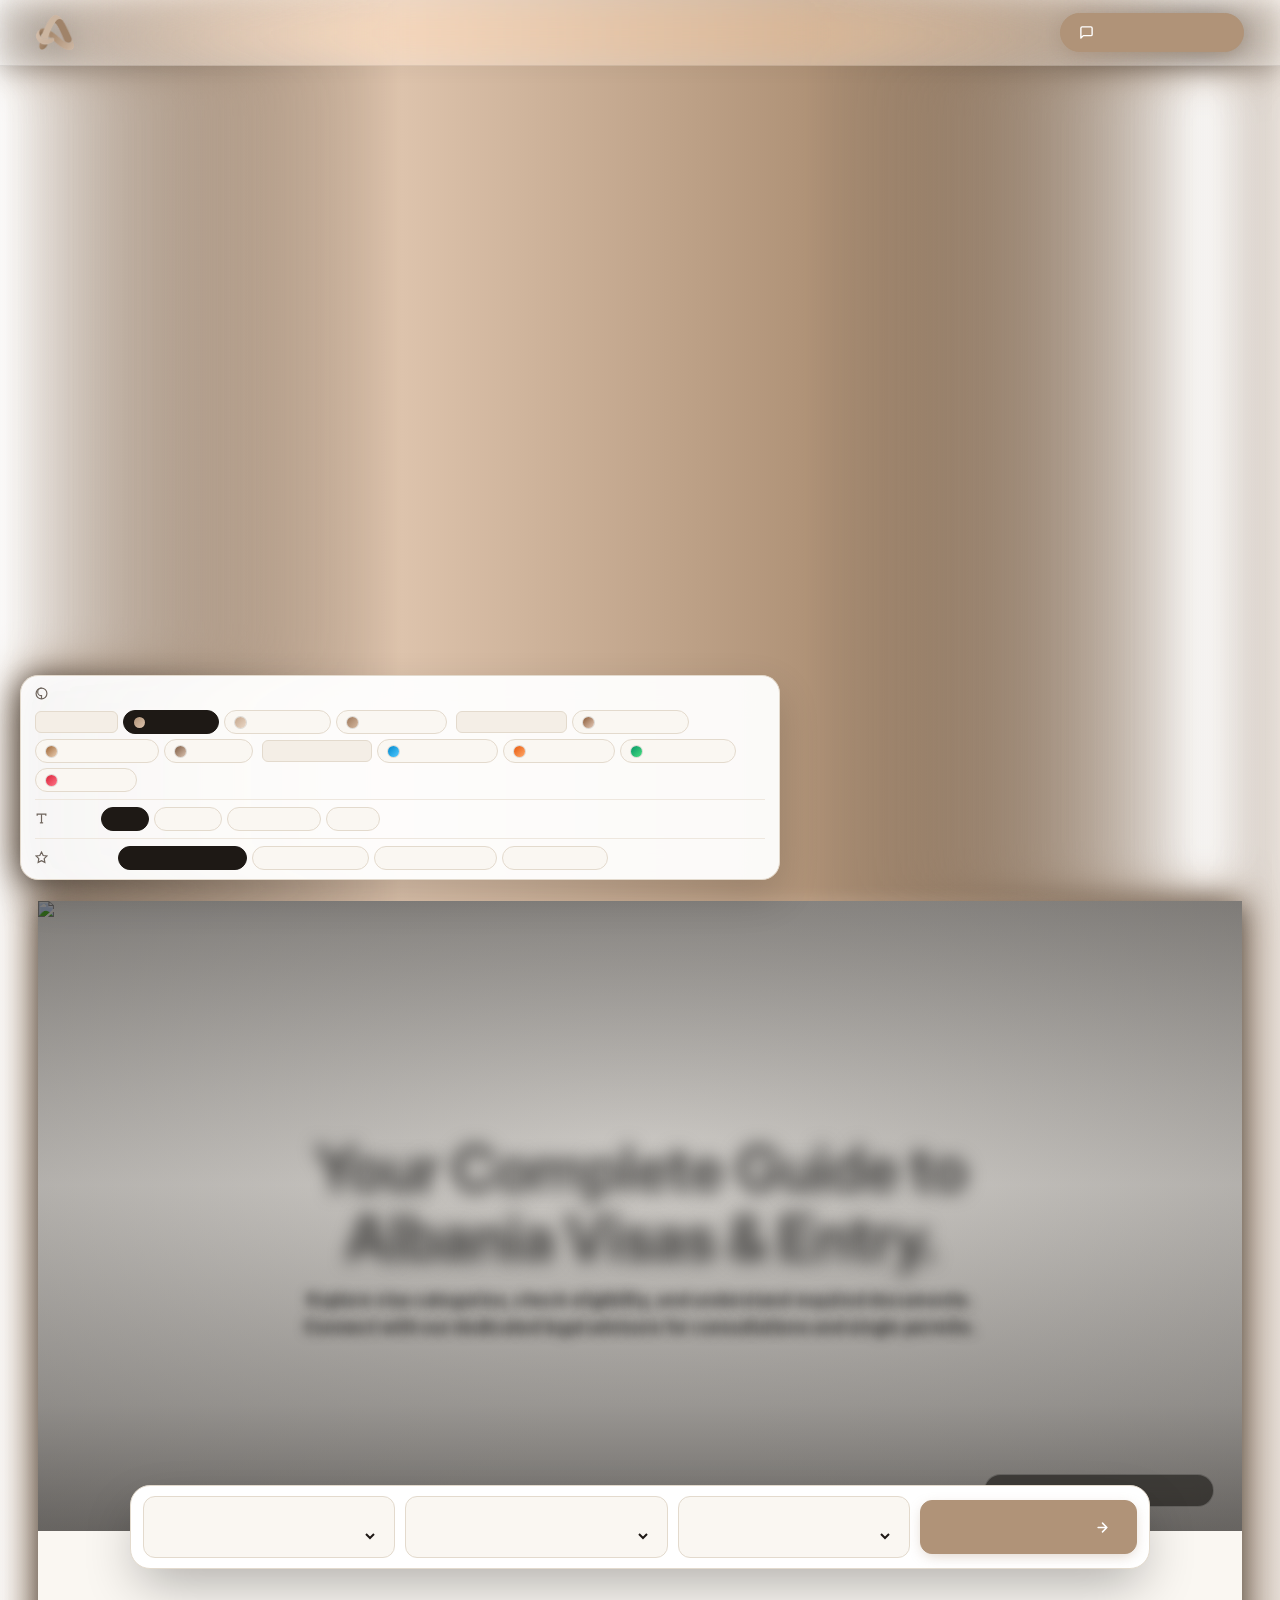
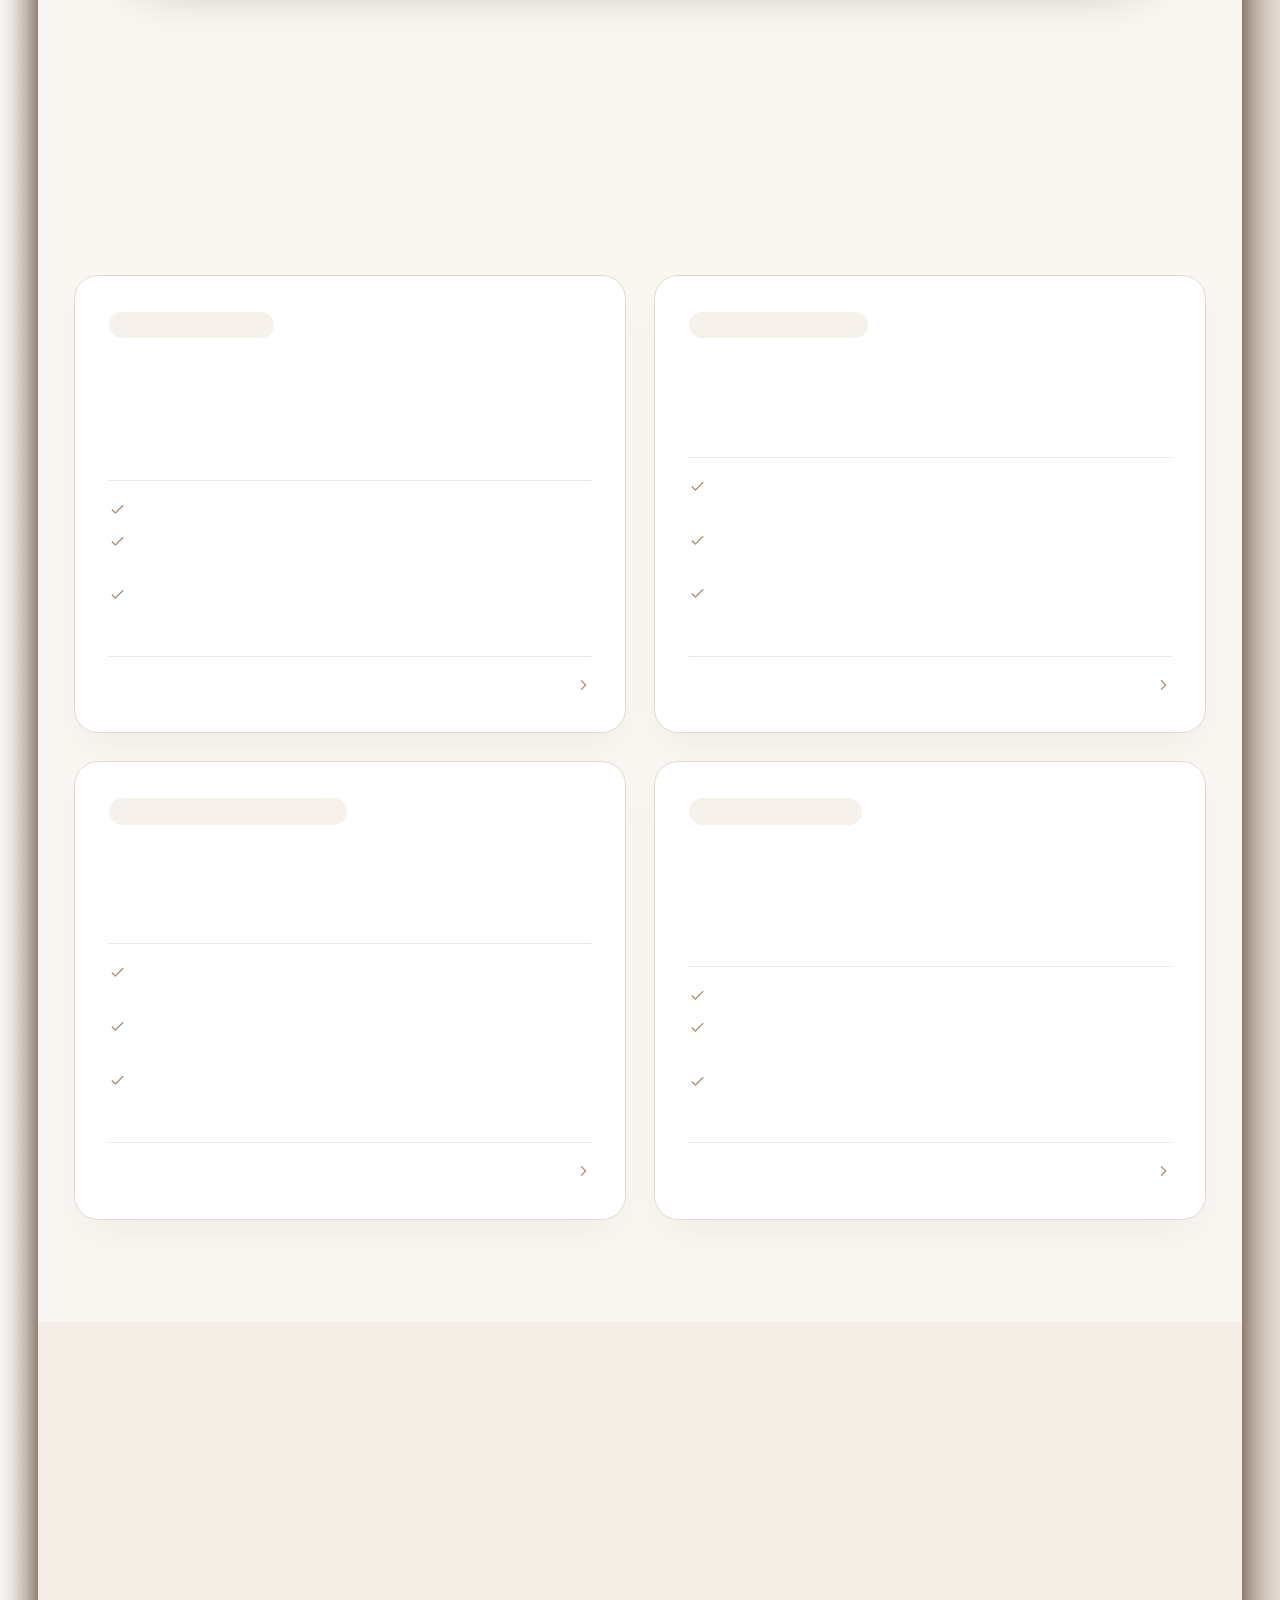
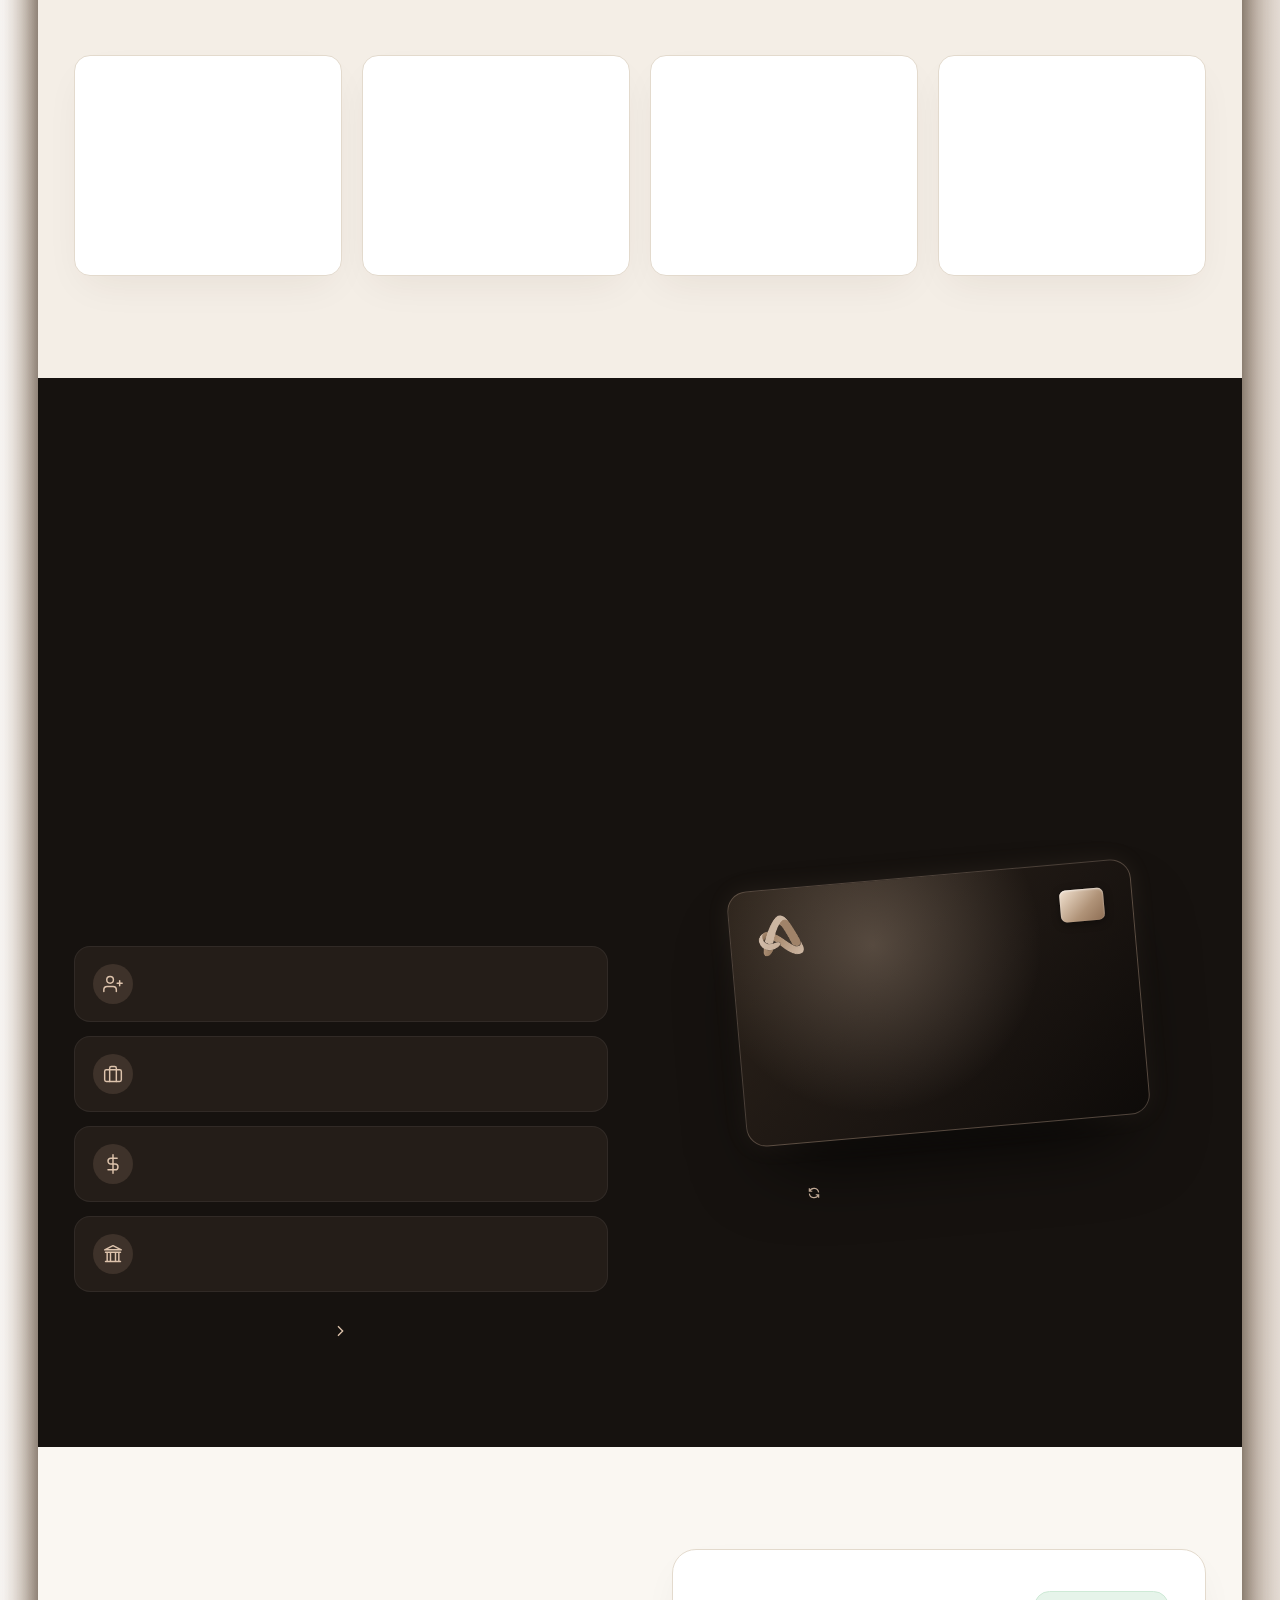
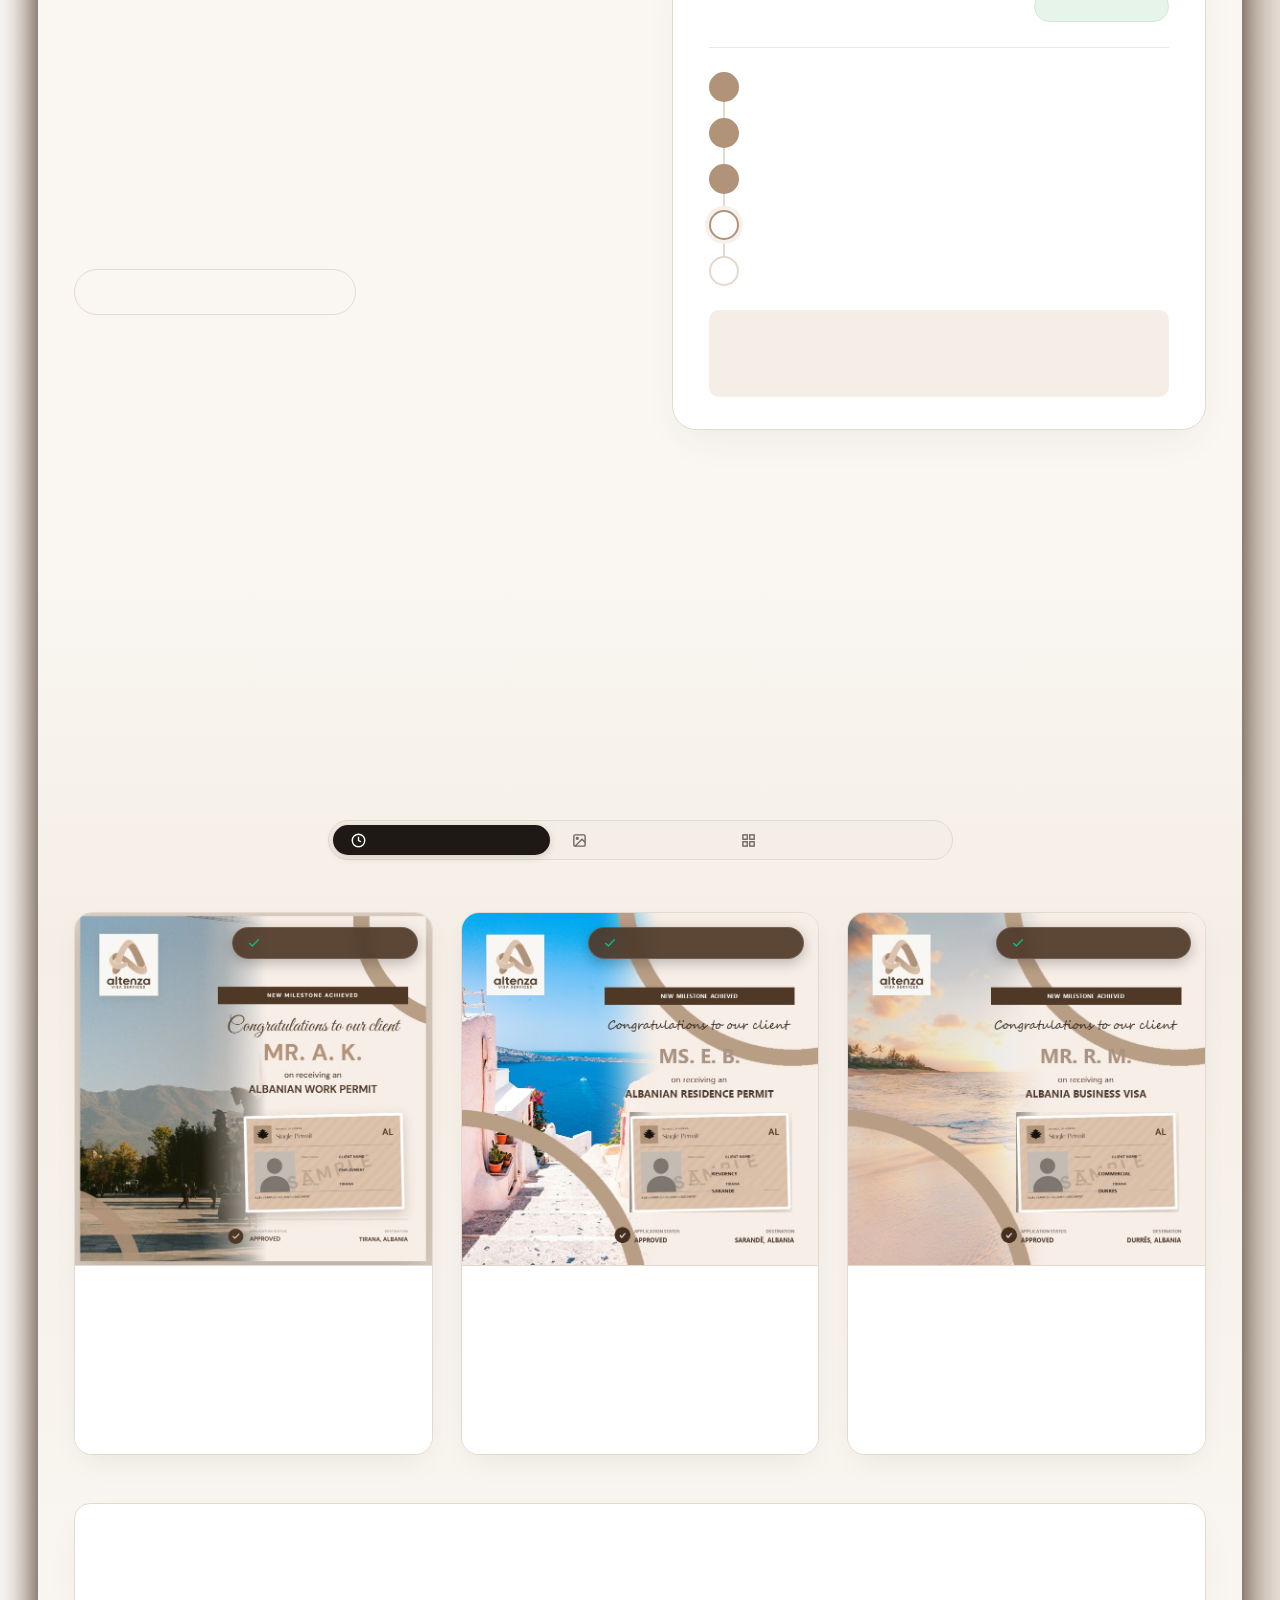
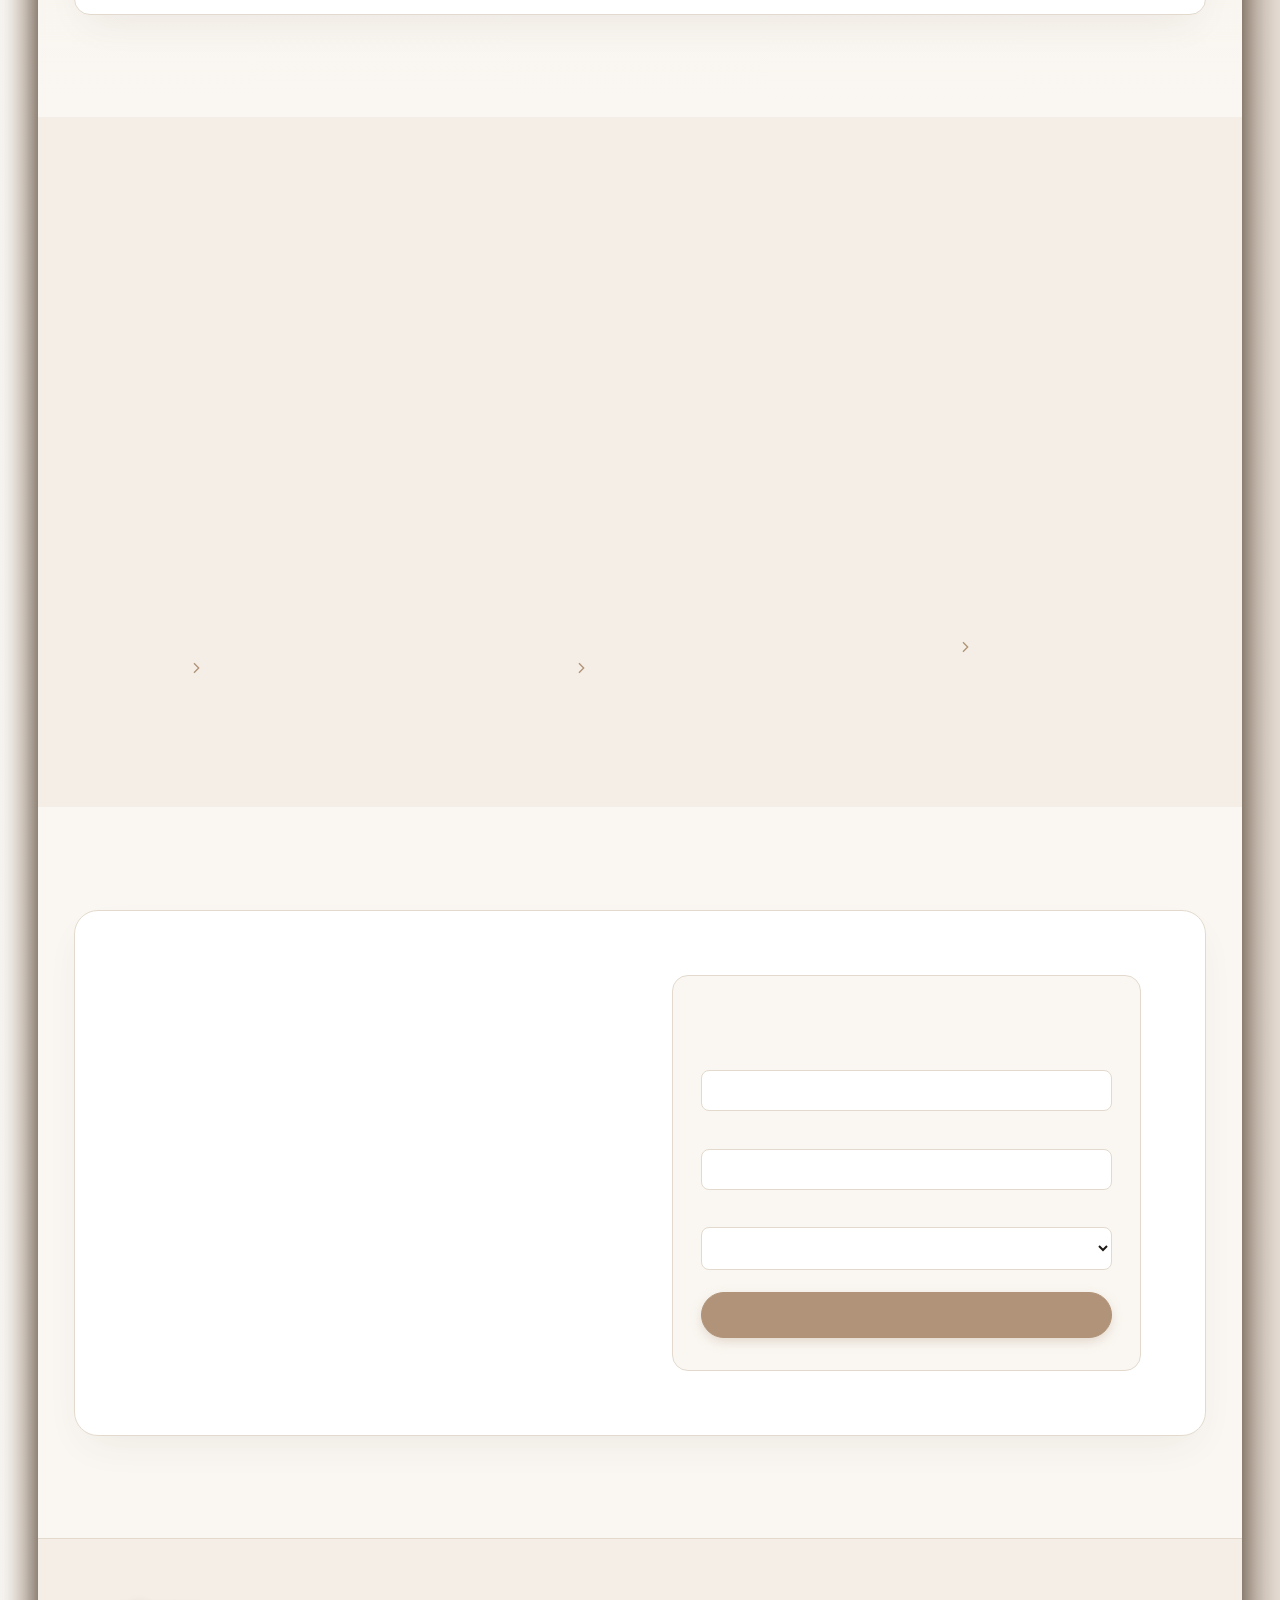
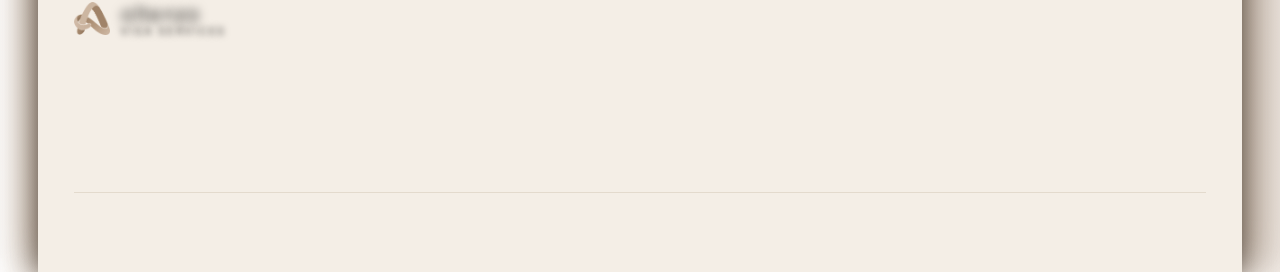
==== commit 8727a0b0: "Enhance hero typography: Luminous shimmer, editorial serif, glass capsule and word cycle options for" ====
--- a/altenza_improved.html
+++ b/altenza_improved.html
@@ -9,7 +9,7 @@
   <!-- Modern Font Options: Inter, Poppins, Plus Jakarta Sans & Quicksand -->
   <link rel="preconnect" href="https://fonts.googleapis.com">
   <link rel="preconnect" href="https://fonts.gstatic.com" crossorigin="anonymous">
-  <link rel="stylesheet" href="https://fonts.googleapis.com/css2?family=Dancing+Script:wght@600;700&family=Inter:wght@300;400;500;600;700&family=Poppins:wght@300;400;500;600;700&family=Plus+Jakarta+Sans:wght@300;400;500;600;700&family=Outfit:wght@300;400;500;600;700&family=Quicksand:wght@500;600;700&display=swap">
+  <link rel="stylesheet" href="https://fonts.googleapis.com/css2?family=Dancing+Script:wght@600;700&family=Inter:wght@300;400;500;600;700&family=Poppins:wght@300;400;500;600;700&family=Plus+Jakarta+Sans:wght@300;400;500;600;700&family=Outfit:wght@300;400;500;600;700&family=Playfair+Display:ital,wght@0,600;0,700;1,600;1,700&family=Quicksand:wght@500;600;700&display=swap">
   
   <meta name="description" content="Informative portal for Albania visa categories, requirements, eligibility, business incorporation, and dedicated consultation.">
 
@@ -888,9 +888,134 @@
       max-width: 18ch;
       text-shadow: 0 3px 18px rgba(0,0,0,0.65);
     }
-    .hero-luminous h1 em {
+    /* ------------------------------------------------------------
+       DYNAMIC HERO HEADLINE "ALBANIA VISAS" STYLES
+       Elevated luxury metallic shimmer, editorial serif, or badge
+       ------------------------------------------------------------ */
+    .hero-luminous h1 em, .hero-accent-text {
+      position: relative;
+      display: inline-block;
       font-style: normal;
+      transition: all 0.35s cubic-bezier(0.16, 1, 0.3, 1);
+      cursor: default;
+    }
+
+    /* Style 1 (Default): Luminous Liquid Shimmer with Glowing Sweep Underline */
+    :root, [data-headline-style="shimmer"] .hero-luminous h1 em {
+      background: linear-gradient(
+        115deg,
+        #ffffff 0%,
+        var(--accent-light) 25%,
+        #ffffff 48%,
+        var(--accent-on-dark) 70%,
+        var(--accent) 88%,
+        #ffffff 100%
+      );
+      background-size: 240% auto;
+      -webkit-background-clip: text;
+      -webkit-text-fill-color: transparent;
+      animation: heroTextShimmer 6s ease-in-out infinite alternate;
+      filter: drop-shadow(0 2px 14px rgba(0, 0, 0, 0.65)) drop-shadow(0 0 22px var(--accent));
+      font-weight: 800;
+      letter-spacing: -0.02em;
+    }
+    :root, [data-headline-style="shimmer"] .hero-luminous h1 em::after {
+      content: '';
+      position: absolute;
+      left: 3%;
+      right: 3%;
+      bottom: -4px;
+      height: 3px;
+      background: linear-gradient(90deg, transparent, var(--accent-light), var(--accent), transparent);
+      border-radius: 999px;
+      box-shadow: 0 0 14px var(--accent-light);
+      animation: sweepPulse 3.5s ease-in-out infinite;
+    }
+
+    /* Style 2: Editorial Luxury Italic Serif (Monocle / Vogue European Prestige) */
+    [data-headline-style="editorial"] .hero-luminous h1 em {
+      font-family: 'Playfair Display', Georgia, serif;
+      font-style: italic;
+      font-weight: 600;
+      letter-spacing: 0.02em;
+      background: linear-gradient(135deg, #ffffff 15%, var(--accent-light) 50%, var(--accent-on-dark) 85%);
+      -webkit-background-clip: text;
+      -webkit-text-fill-color: transparent;
+      filter: drop-shadow(0 3px 16px rgba(0,0,0,0.7)) drop-shadow(0 0 18px var(--accent));
+      padding: 0 4px;
+    }
+    [data-headline-style="editorial"] .hero-luminous h1 em::after {
+      content: '';
+      position: absolute;
+      left: 1%;
+      right: 1%;
+      bottom: -6px;
+      height: 2px;
+      background: linear-gradient(90deg, transparent, var(--accent-light), transparent);
+      box-shadow: 0 0 10px var(--accent-light);
+      animation: sweepPulse 4s ease-in-out infinite;
+    }
+
+    /* Style 3: Translucent Frosted Glass Pill / Golden Micro-Badge */
+    [data-headline-style="capsule"] .hero-luminous h1 em {
+      background: rgba(255, 255, 255, 0.12);
+      backdrop-filter: blur(12px);
+      -webkit-backdrop-filter: blur(12px);
+      border: 1px solid var(--accent-light);
+      color: #ffffff;
+      -webkit-text-fill-color: initial;
+      padding: 2px 20px 4px;
+      border-radius: 999px;
+      box-shadow: 0 8px 24px rgba(0, 0, 0, 0.4), inset 0 1px 0 rgba(255, 255, 255, 0.45), 0 0 25px rgba(255, 255, 255, 0.2);
+      font-weight: 700;
+      letter-spacing: -0.01em;
+      display: inline-flex;
+      align-items: center;
+      gap: 10px;
+    }
+    [data-headline-style="capsule"] .hero-luminous h1 em::before {
+      content: '✦';
+      font-size: 0.65em;
       color: var(--accent-light);
+      animation: sparkle 2.2s infinite ease-in-out;
+    }
+    [data-headline-style="capsule"] .hero-luminous h1 em::after {
+      display: none;
+    }
+
+    /* Style 4: Dynamic Morphing Word Cycle */
+    [data-headline-style="morph"] .hero-luminous h1 em {
+      background: linear-gradient(135deg, #ffffff 0%, var(--accent-light) 50%, var(--accent) 100%);
+      -webkit-background-clip: text;
+      -webkit-text-fill-color: transparent;
+      filter: drop-shadow(0 2px 14px rgba(0, 0, 0, 0.65));
+      font-weight: 800;
+      min-width: 6.8ch;
+      display: inline-block;
+      text-align: center;
+    }
+    [data-headline-style="morph"] .hero-luminous h1 em::after {
+      content: '';
+      position: absolute;
+      left: 10%;
+      right: 10%;
+      bottom: -4px;
+      height: 2px;
+      background: linear-gradient(90deg, transparent, var(--accent-light), transparent);
+    }
+
+    @keyframes heroTextShimmer {
+      0% { background-position: 0% 50%; }
+      50% { background-position: 100% 50%; }
+      100% { background-position: 0% 50%; }
+    }
+    @keyframes sweepPulse {
+      0%, 100% { opacity: 0.55; transform: scaleX(0.85); }
+      50% { opacity: 1; transform: scaleX(1.05); }
+    }
+    @keyframes sparkle {
+      0%, 100% { transform: scale(0.9) rotate(0deg); opacity: 0.7; }
+      50% { transform: scale(1.25) rotate(45deg); opacity: 1; }
     }
 
     .hero-luminous .lead-hero {
@@ -2178,7 +2303,7 @@
       </span>
 
       <div class="hero-content">
-        <h1>Your Complete Guide to <em>Albania Visas</em> &amp; Entry.</h1>
+        <h1>Your Complete Guide to <em class="hero-accent-text" id="heroAccentText">Albania Visas</em> &amp; Entry.</h1>
         <p class="lead-hero">
           Explore visa categories, check eligibility, and understand required documents. Connect with our dedicated legal advisors for consultations and single permits.
         </p>
@@ -3213,6 +3338,32 @@
         </button>
       </div>
     </div>
+
+    <div class="customizer-divider"></div>
+
+    <!-- Row 3: Headline Style Selection ("Albania Visas" Accent) -->
+    <div class="customizer-row">
+      <span class="customizer-label">
+        <svg width="13" height="13" viewBox="0 0 24 24" fill="none" stroke="currentColor" stroke-width="2.2">
+          <path d="M12 2l3.09 6.26L22 9.27l-5 4.87 1.18 6.88L12 17.77l-6.18 3.25L7 14.14 2 9.27l6.91-1.01L12 2z"></path>
+        </svg>
+        Accent:
+      </span>
+      <div class="font-pill-group">
+        <button class="font-btn is-active" data-headline-btn="shimmer" title="Luminous Liquid Shimmer with Glowing Sweep Underline">
+          <span>✨ Liquid Shimmer</span>
+        </button>
+        <button class="font-btn" data-headline-btn="editorial" title="Editorial Luxury Italic Serif (European Prestige)">
+          <span>🖋️ Editorial Serif</span>
+        </button>
+        <button class="font-btn" data-headline-btn="capsule" title="Translucent Frosted Glass Pill Badge">
+          <span>💎 Glass Capsule</span>
+        </button>
+        <button class="font-btn" data-headline-btn="morph" title="Dynamic Cycling Keywords">
+          <span>🔄 Word Cycle</span>
+        </button>
+      </div>
+    </div>
   </div>
 
   <!-- Client Interaction Scripts -->
@@ -3309,6 +3460,60 @@
         document.documentElement.setAttribute('data-font', targetFont);
         fontButtons.forEach(b => b.classList.remove('is-active'));
         btn.classList.add('is-active');
+      });
+    });
+
+    // 5b. Headline "Albania Visas" Style Switcher & Word Rotator
+    const headlineBtns = document.querySelectorAll('[data-headline-btn]');
+    const heroAccentText = document.getElementById('heroAccentText');
+    const rotatePhrases = [
+      "Albania Visas",
+      "Single Permits",
+      "Residency Routes",
+      "Commercial Visas"
+    ];
+    let phraseIndex = 0;
+    let morphInterval = null;
+
+    function startMorphRotator() {
+      if (morphInterval) clearInterval(morphInterval);
+      morphInterval = setInterval(() => {
+        if (!heroAccentText) return;
+        heroAccentText.style.opacity = '0';
+        heroAccentText.style.transform = 'translateY(6px)';
+        setTimeout(() => {
+          phraseIndex = (phraseIndex + 1) % rotatePhrases.length;
+          heroAccentText.textContent = rotatePhrases[phraseIndex];
+          heroAccentText.style.opacity = '1';
+          heroAccentText.style.transform = 'translateY(0)';
+        }, 220);
+      }, 2600);
+    }
+
+    function stopMorphRotator() {
+      if (morphInterval) {
+        clearInterval(morphInterval);
+        morphInterval = null;
+      }
+      if (heroAccentText) {
+        heroAccentText.textContent = "Albania Visas";
+        heroAccentText.style.opacity = '1';
+        heroAccentText.style.transform = 'none';
+      }
+    }
+
+    headlineBtns.forEach(btn => {
+      btn.addEventListener('click', () => {
+        const style = btn.getAttribute('data-headline-btn');
+        document.documentElement.setAttribute('data-headline-style', style);
+        headlineBtns.forEach(b => b.classList.remove('is-active'));
+        btn.classList.add('is-active');
+
+        if (style === 'morph') {
+          startMorphRotator();
+        } else {
+          stopMorphRotator();
+        }
       });
     });
     // 6. Pure Glass Navbar Dynamic Contrast Adaptation
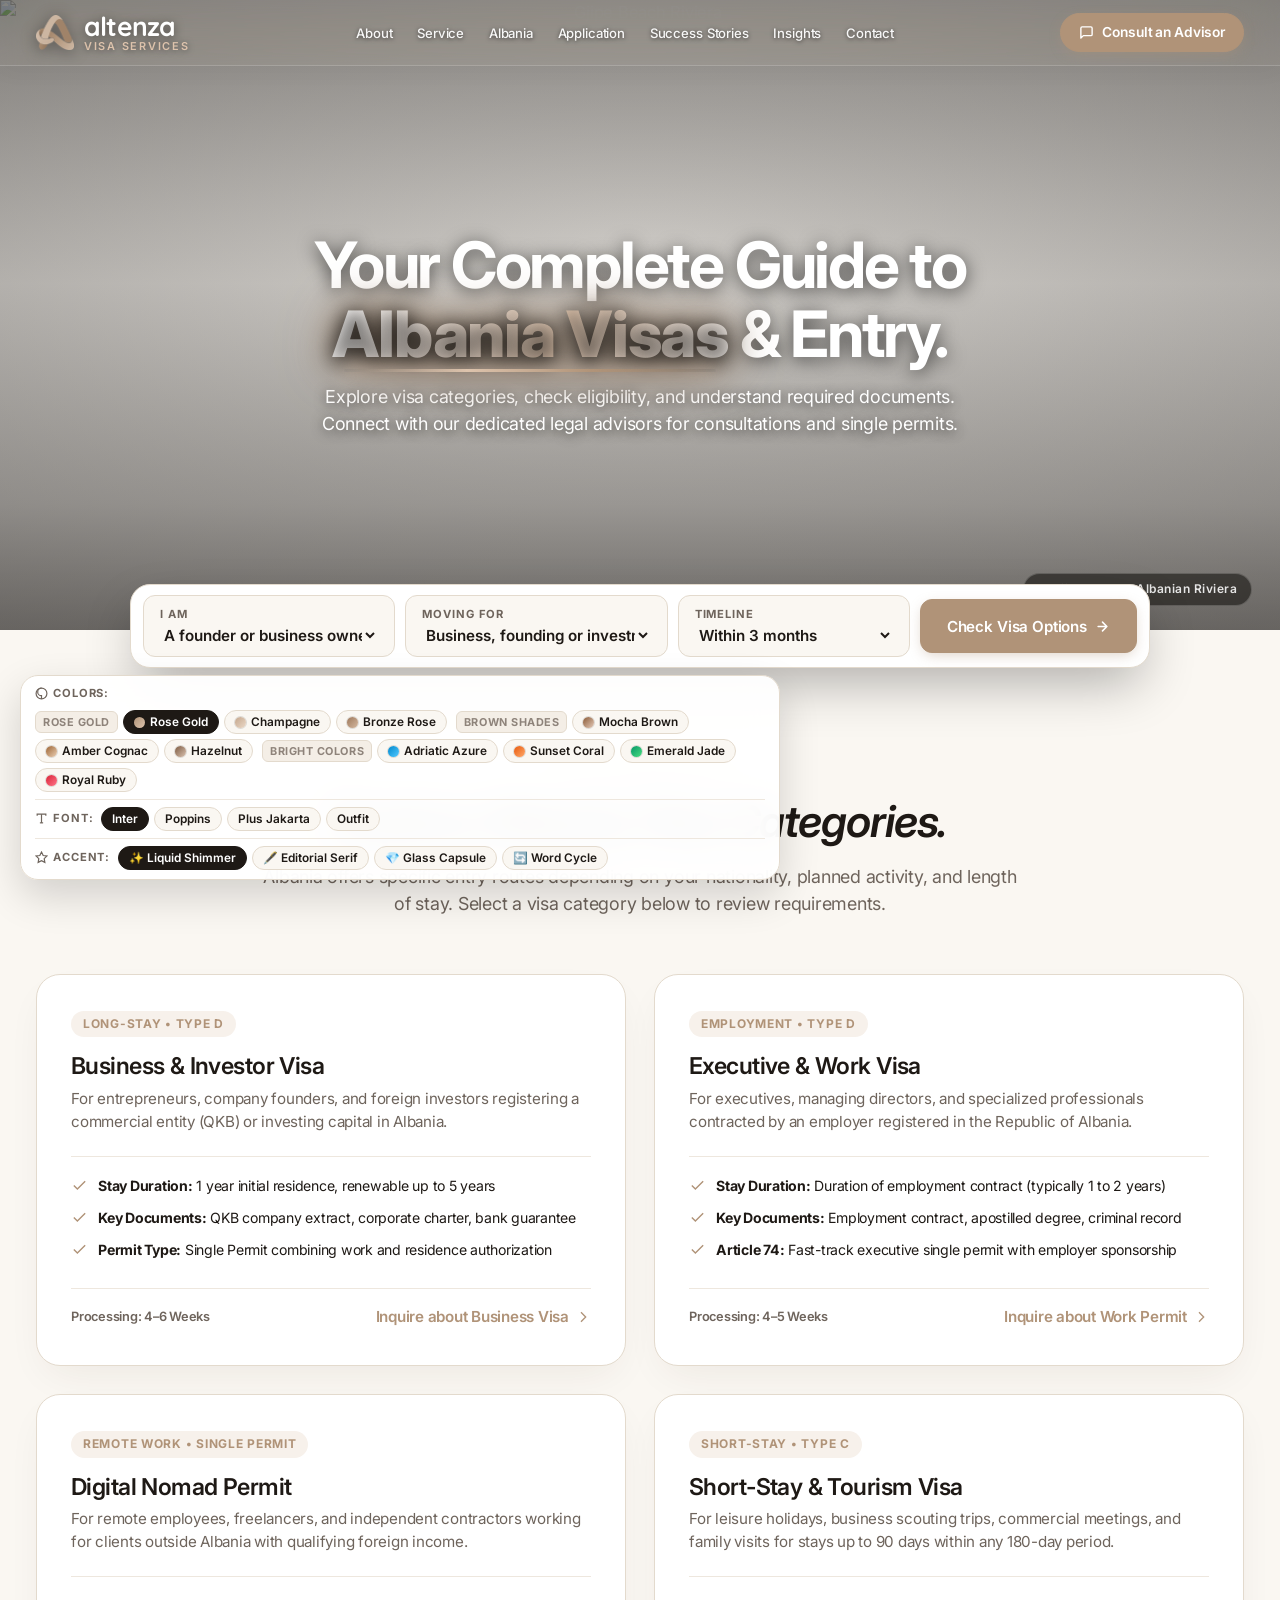
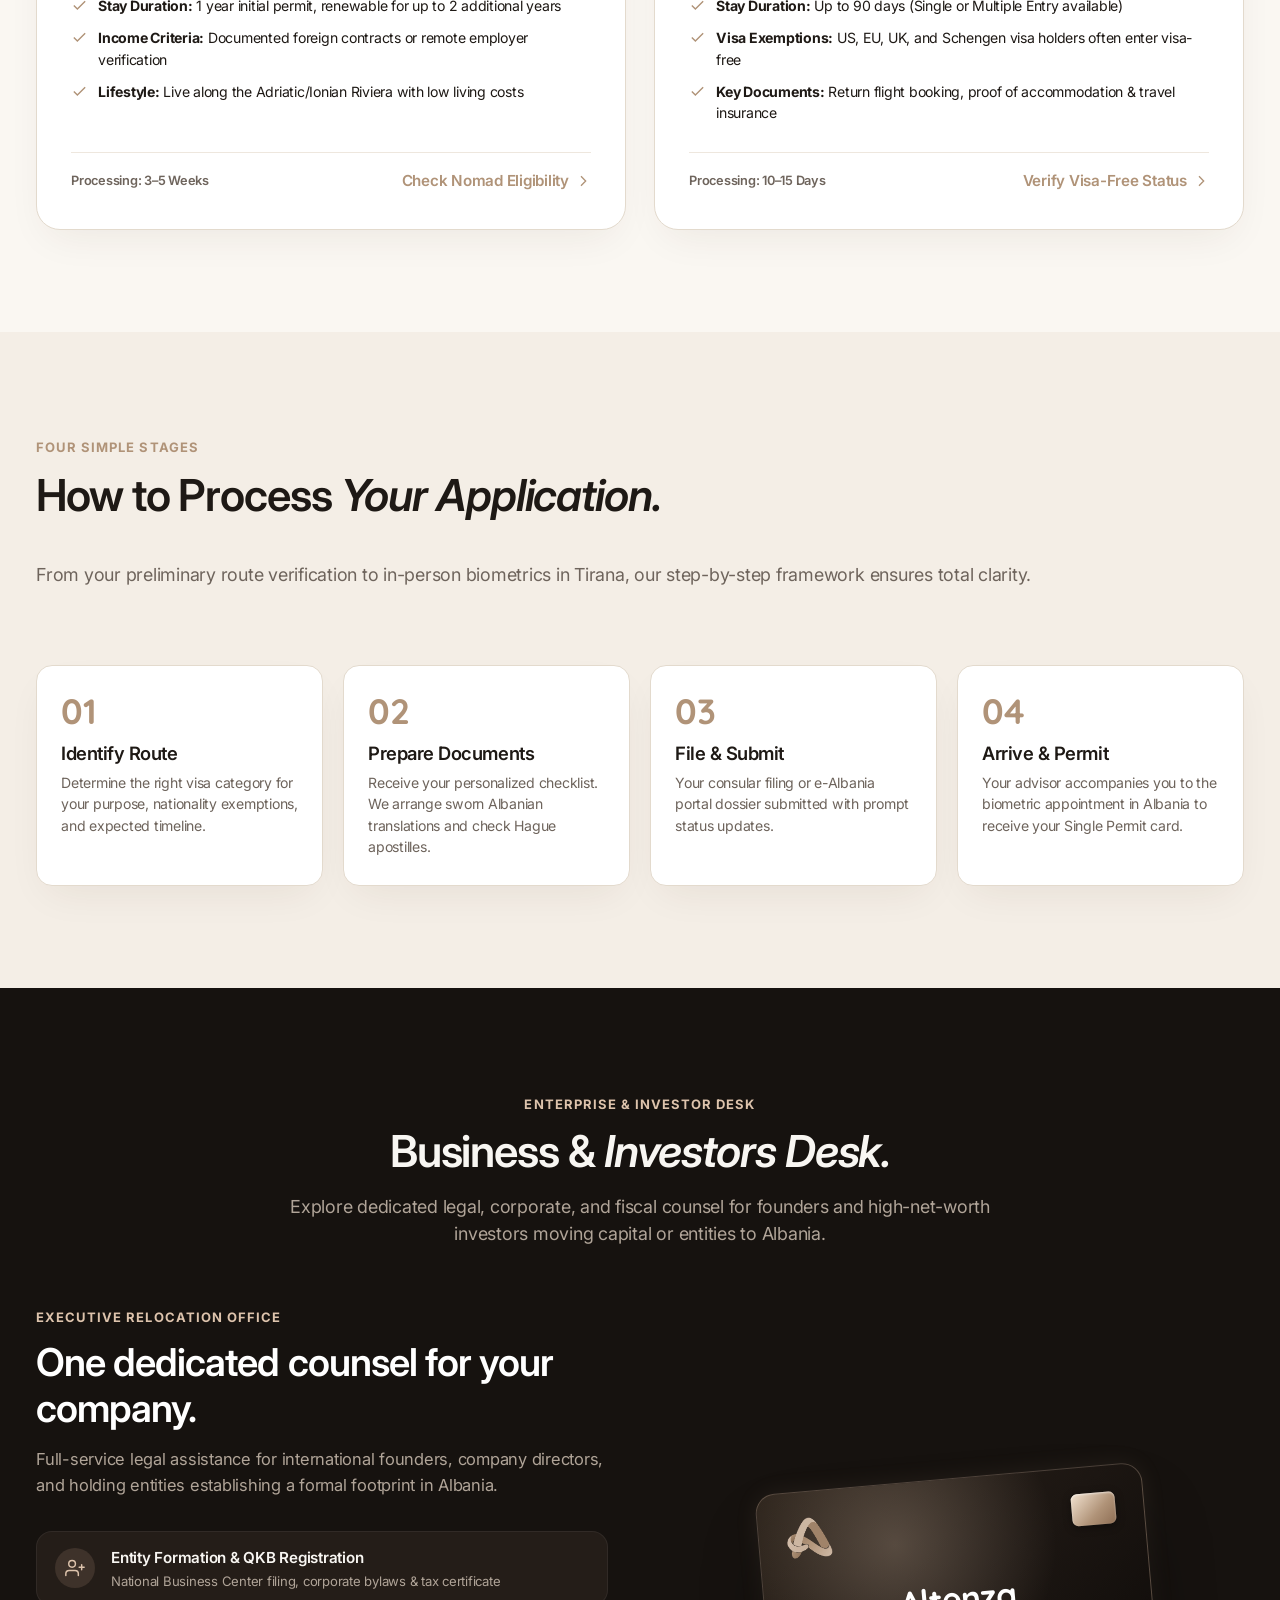
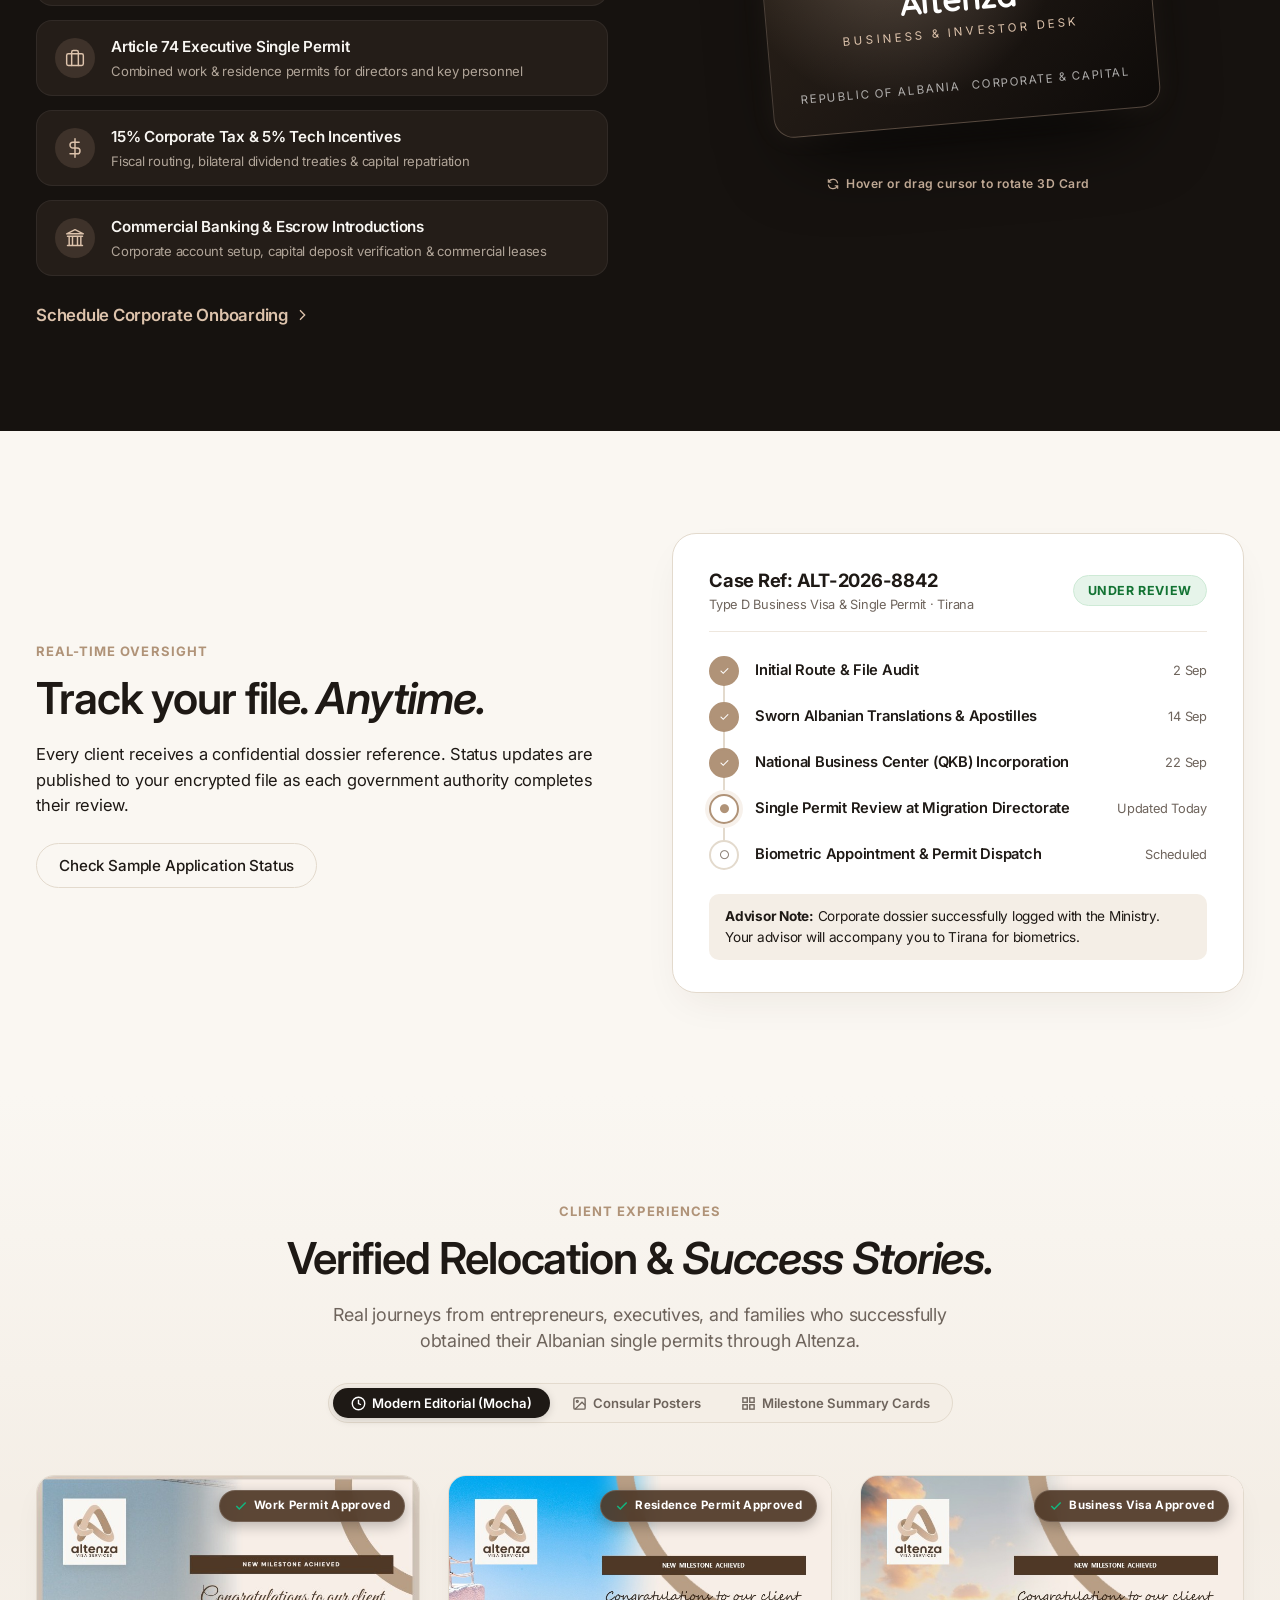
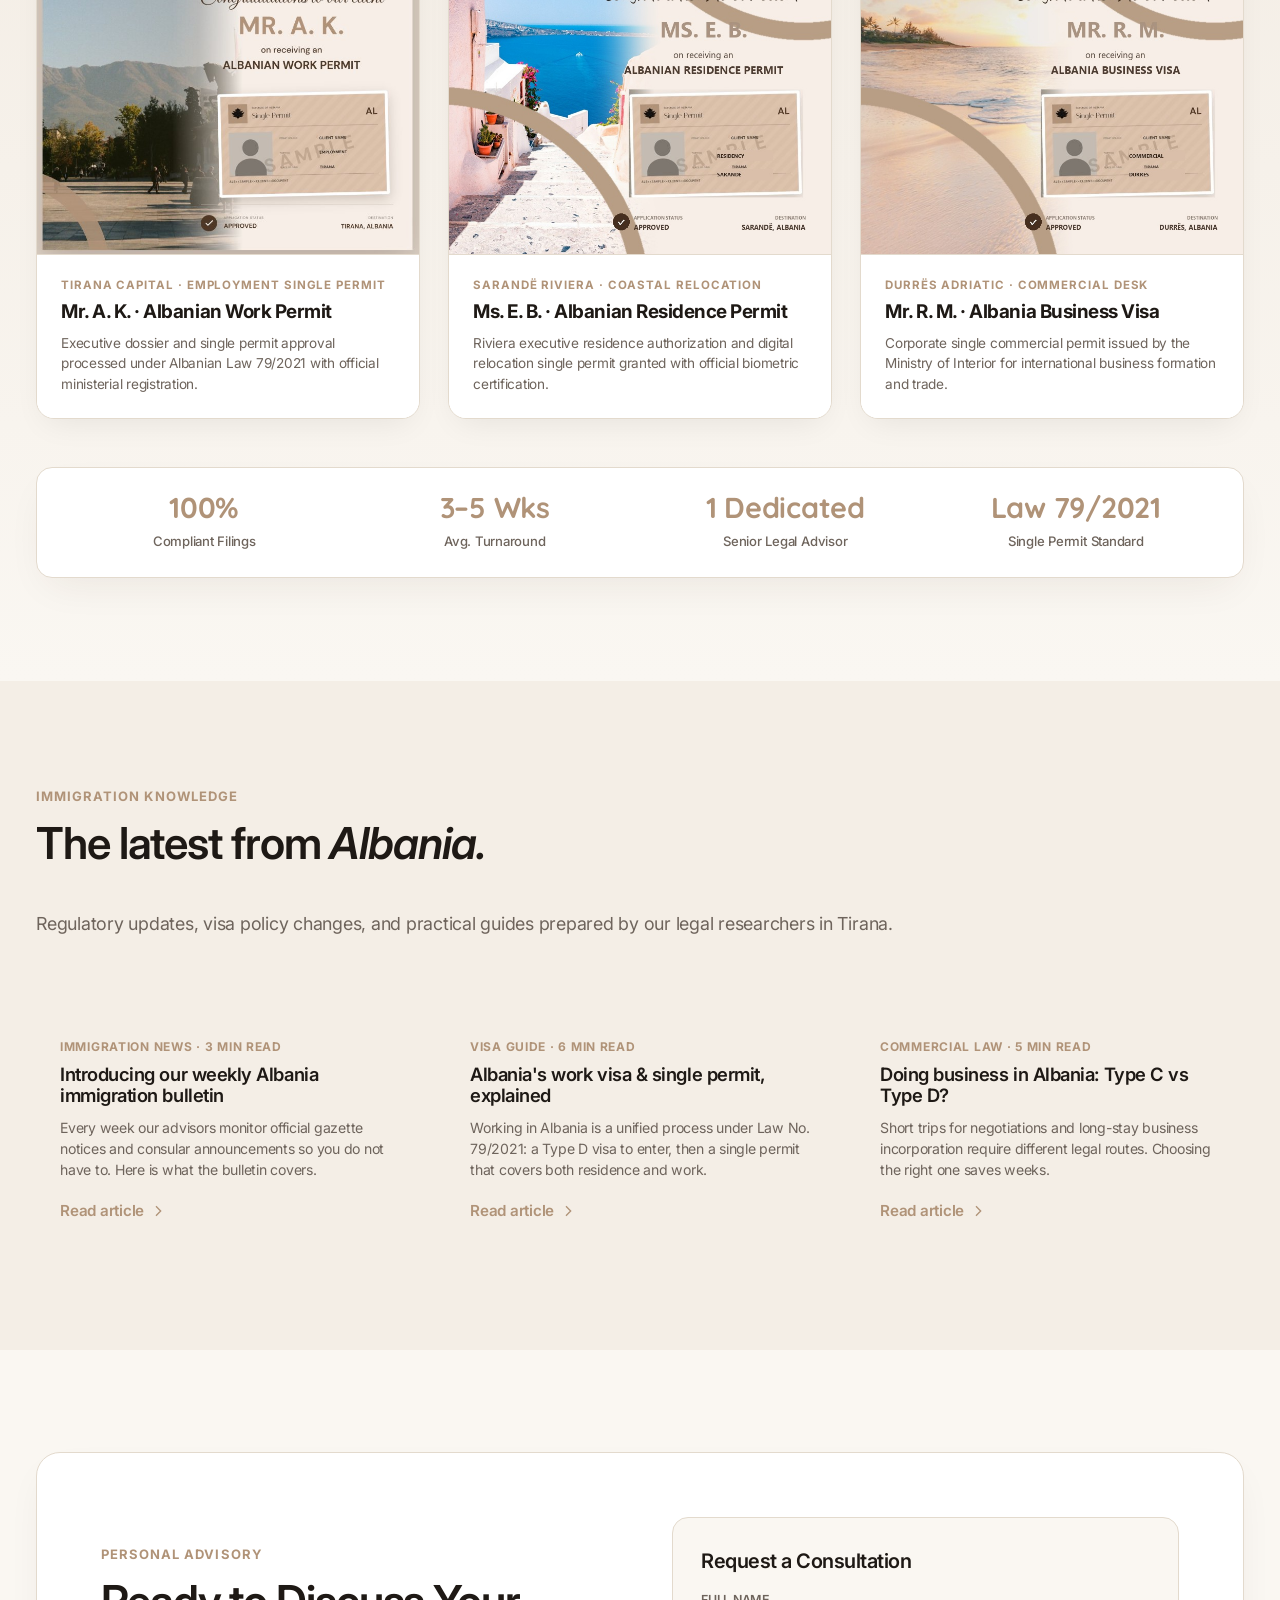
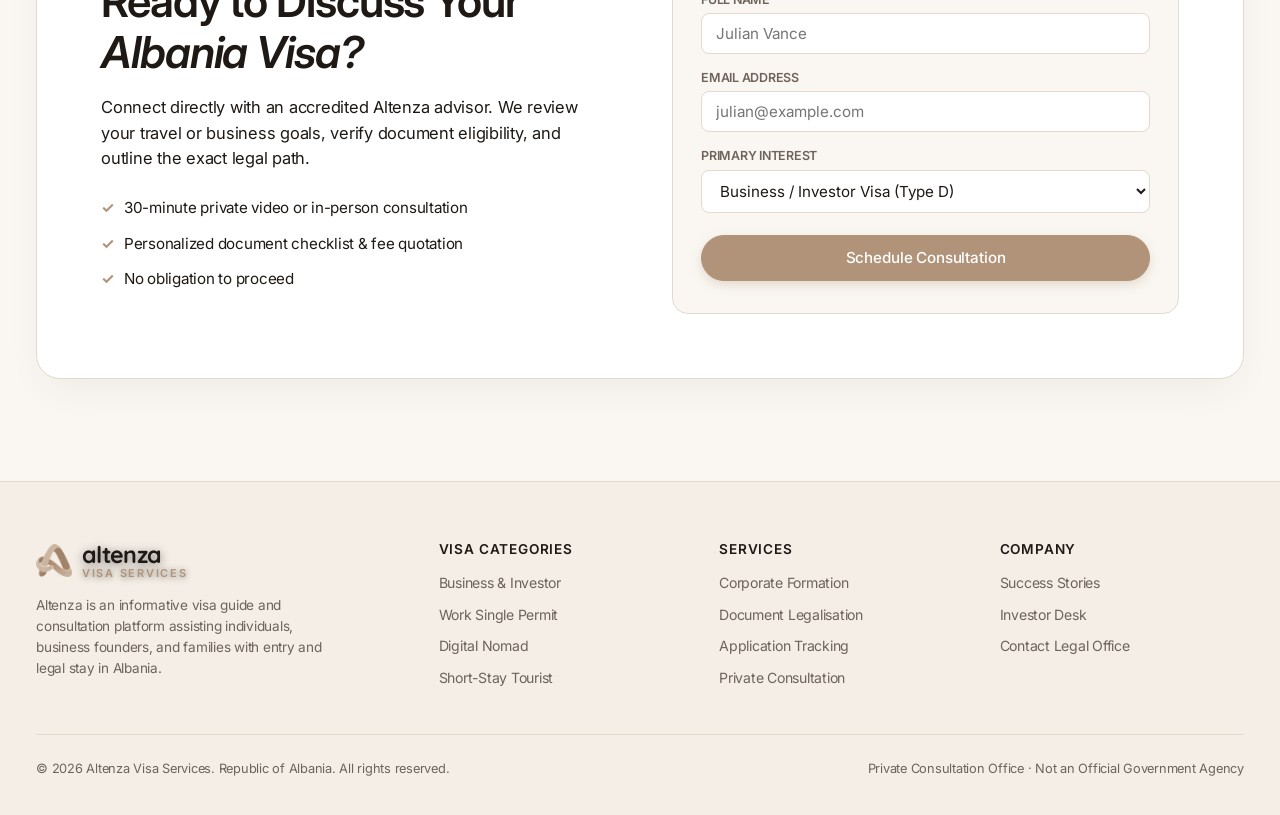
==== commit 788d96f0: "Fix headline selector scoping to preserve crisp white hero text surrounding shimmer accent" ====
--- a/altenza_improved.html
+++ b/altenza_improved.html
@@ -901,7 +901,8 @@
     }
 
     /* Style 1 (Default): Luminous Liquid Shimmer with Glowing Sweep Underline */
-    :root, [data-headline-style="shimmer"] .hero-luminous h1 em {
+    :root:not([data-headline-style]) .hero-luminous h1 em,
+    [data-headline-style="shimmer"] .hero-luminous h1 em {
       background: linear-gradient(
         115deg,
         #ffffff 0%,
@@ -919,7 +920,8 @@
       font-weight: 800;
       letter-spacing: -0.02em;
     }
-    :root, [data-headline-style="shimmer"] .hero-luminous h1 em::after {
+    :root:not([data-headline-style]) .hero-luminous h1 em::after,
+    [data-headline-style="shimmer"] .hero-luminous h1 em::after {
       content: '';
       position: absolute;
       left: 3%;
